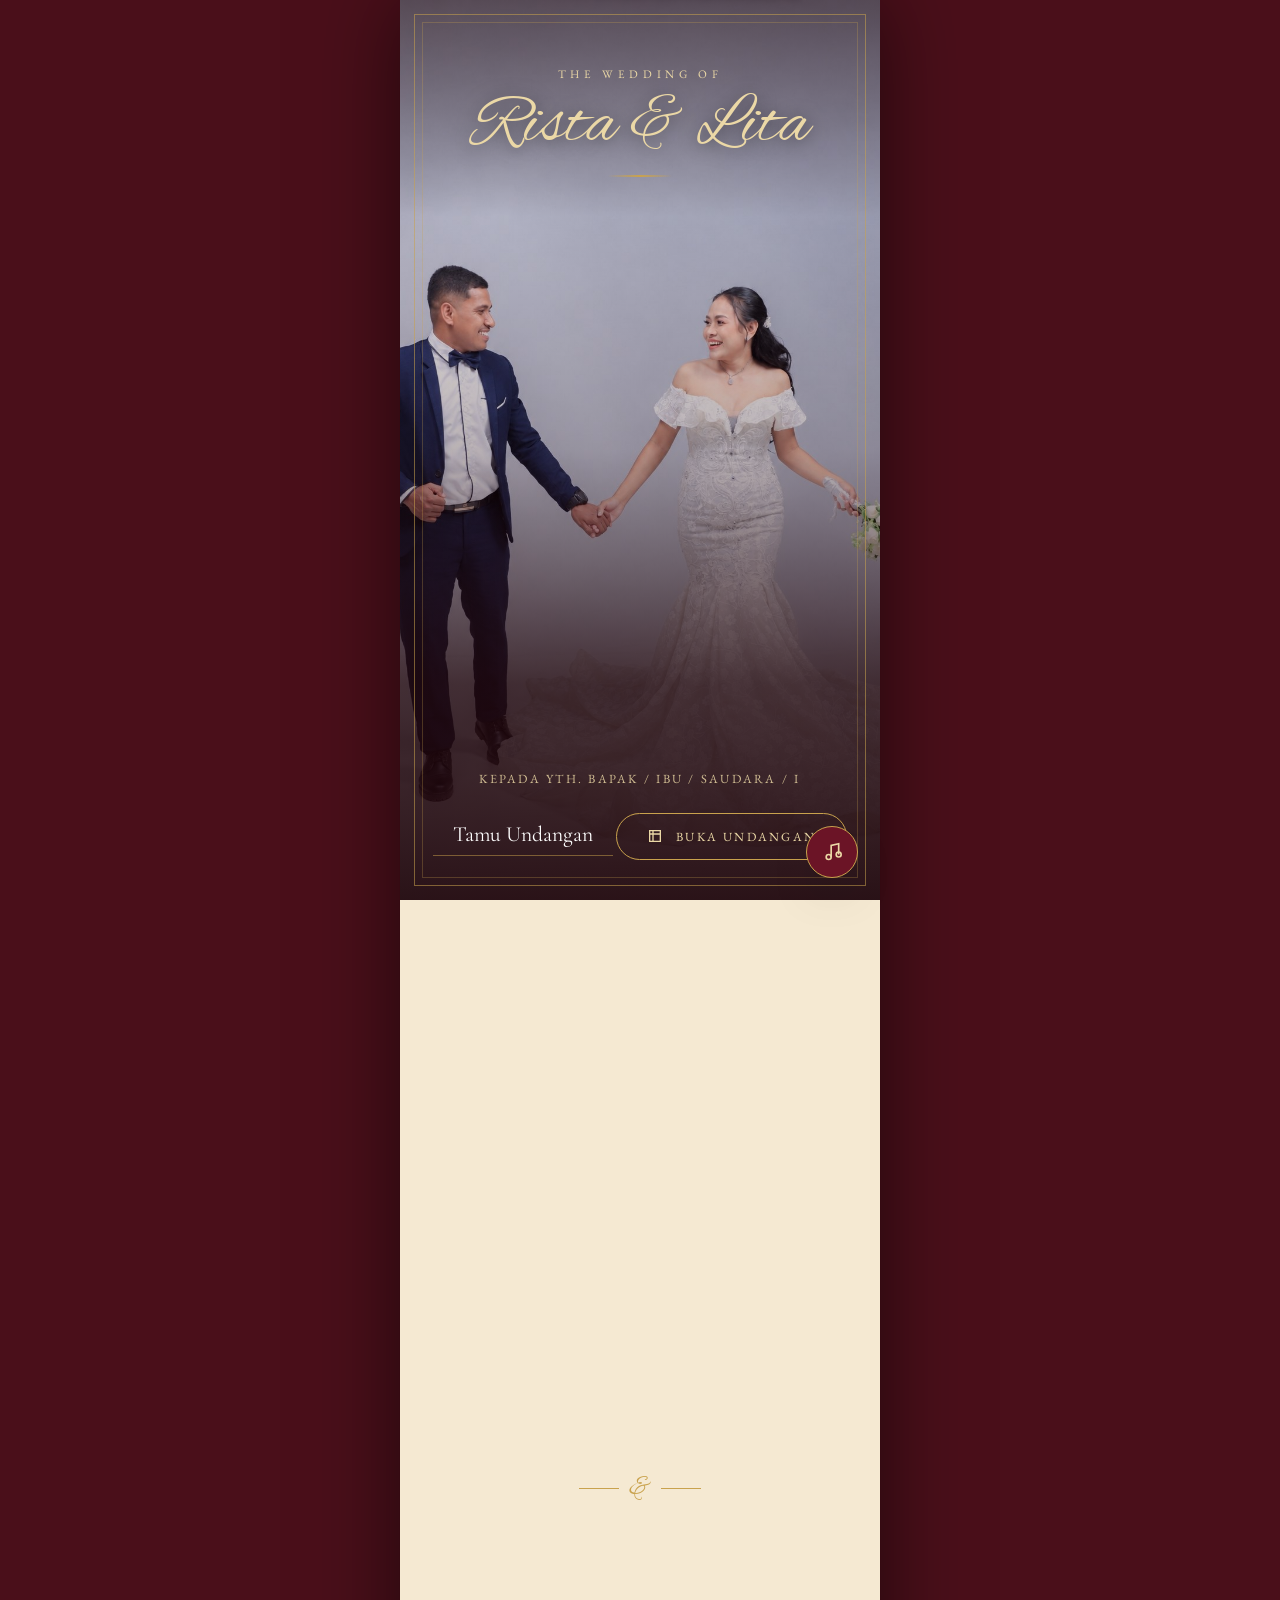
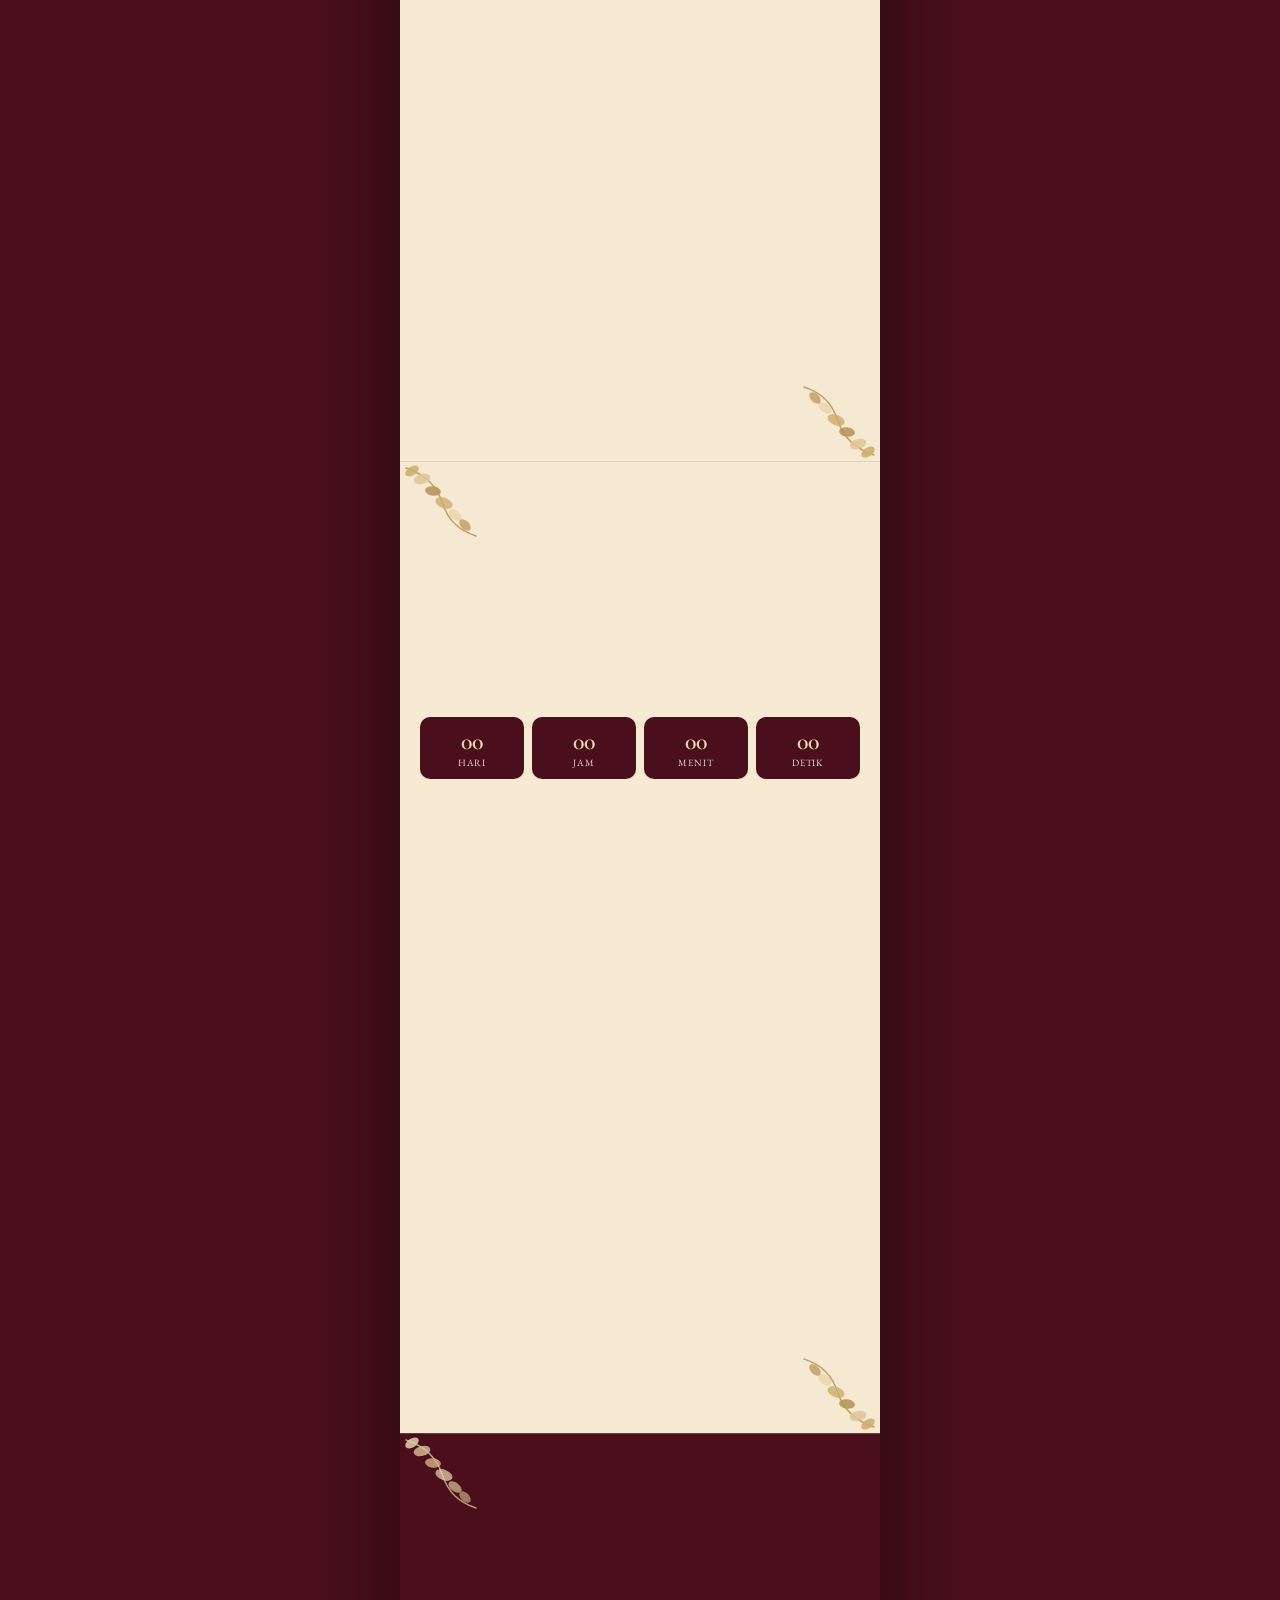
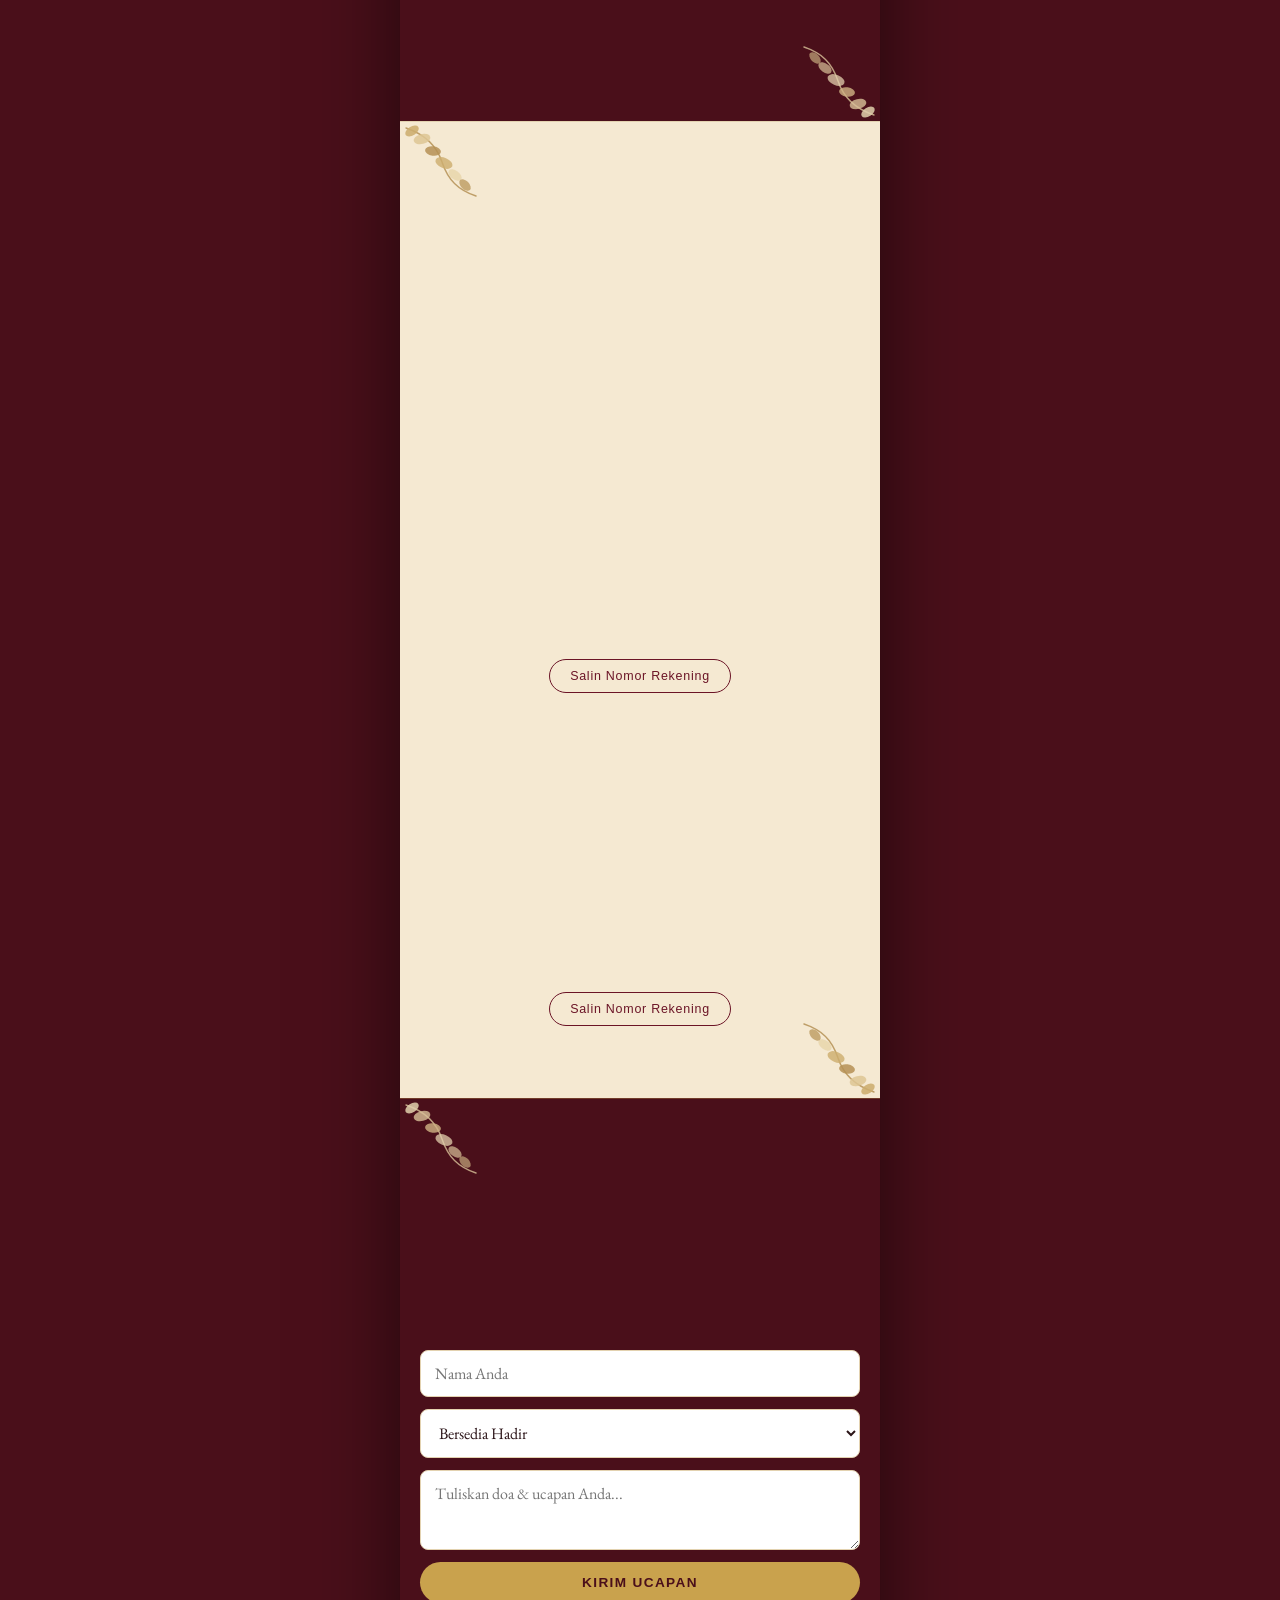
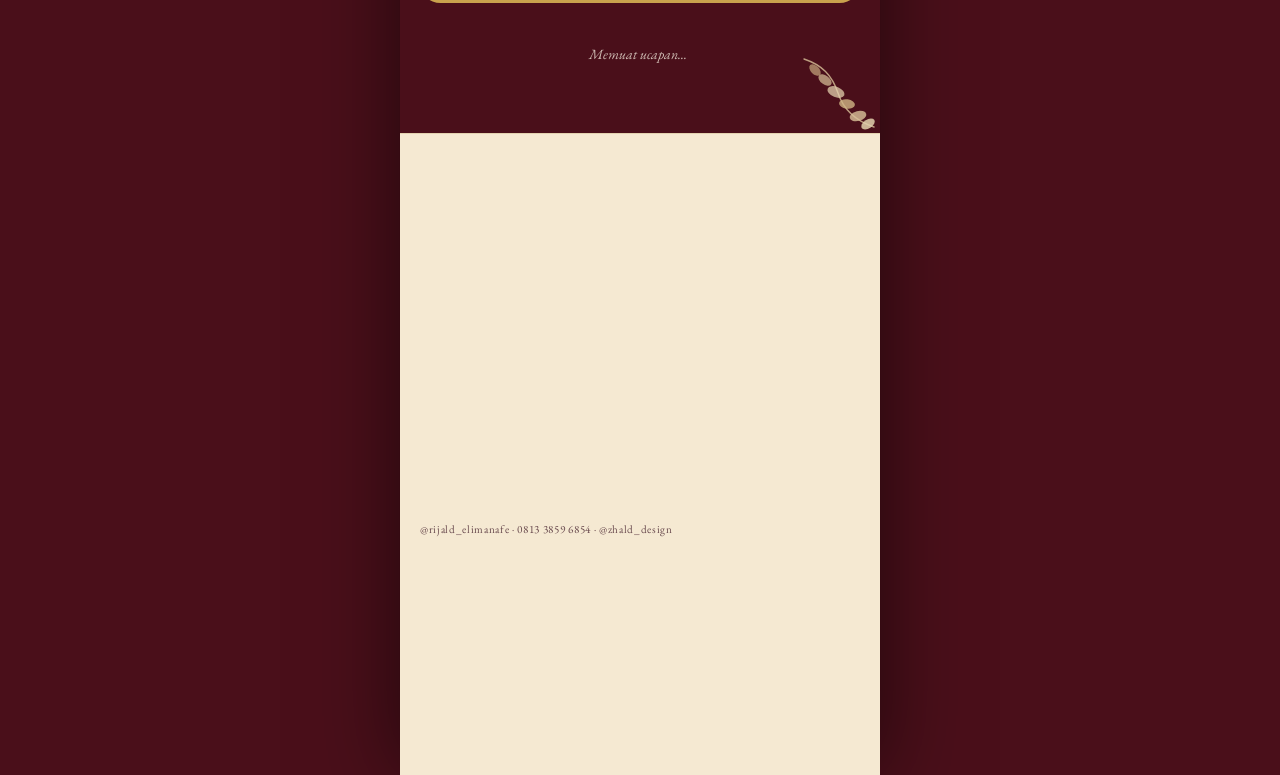
==== index.html @ 78b102f6 "Update index.html" ====
<!DOCTYPE html>
<html lang="id">
<head>
<meta charset="UTF-8">
<meta name="viewport" content="width=device-width, initial-scale=1, maximum-scale=1">
<title>The Wedding of Rista &amp; Lita</title>
<meta name="description" content="Undangan Pernikahan Digital Rista Imanuel Fina &amp; Aprelita Tameno">
<link rel="preconnect" href="https://fonts.googleapis.com">
<link rel="preconnect" href="https://fonts.gstatic.com" crossorigin>
<link href="https://fonts.googleapis.com/css2?family=Cormorant+Garamond:wght@500;600;700&family=EB+Garamond:ital,wght@0,400;0,500;1,400&family=Alex+Brush&display=swap" rel="stylesheet">
<link rel="stylesheet" href="style.css">
</head>
<body class="locked">

  <!-- ============ SNOW OVERLAY ============ -->
  <canvas id="snow-canvas"></canvas>

  <!-- ============ CURTAIN ============ -->
  <div class="curtain-panel" id="curtain-left"></div>
  <div class="curtain-panel" id="curtain-right"></div>

  <!-- ============ COVER / OPENING SCREEN ============ -->
  <div id="cover">
    <div class="cover-scrim"></div>
    <div class="cover-inner">
      <div class="cover-top">
        <div class="cover-eyebrow">The Wedding Of</div>
        <div class="cover-monogram">Rista &amp; Lita</div>
        <div class="hairline"></div>
      </div>

      <div class="cover-bottom">
        <div class="cover-guest-label">Kepada Yth. Bapak / Ibu / Saudara / i</div>
        <div class="cover-guest-name" id="guestName">Tamu Undangan</div>

      <button class="btn-open" id="openBtn" type="button">
        <svg width="16" height="16" viewBox="0 0 24 24" fill="none" stroke="currentColor" stroke-width="2"><path d="M4 4h16v16H4z"/><path d="M4 9h16M9 4v16"/></svg>
        Buka Undangan
      </button>
      </div>
    </div>
  </div>

  <!-- ============ MAIN INVITATION ============ -->
  <audio id="bgMusic" loop preload="auto" playsinline>
    <source src="Richard Marx - Right Here Waiting _ Lirik Terjemahan.mp3" type="audio/mpeg">
  </audio>

  <button id="musicToggle" type="button" aria-label="Putar / jeda musik">
    <svg id="musicIcon" width="20" height="20" viewBox="0 0 24 24" fill="none" stroke="currentColor" stroke-width="2"><circle cx="8" cy="18" r="3"/><path d="M11 18V4l9-2v13"/><circle cx="20" cy="15" r="3"/></svg>
  </button>

  <div class="stage">

    <!-- QUOTE -->
    <section id="quote">
      <div class="cover-monogram reveal">R&amp;L</div>
      <div class="verse-frame reveal reveal-delay-1">
        <p class="verse">"Dan di atas semuanya itu: kenakanlah kasih, sebagai pengikat yang mempersatukan dan menyempurnakan."</p>
        <div class="verse-ref">— Kolose 3:14</div>
      </div>
      <div class="cover-family-invite reveal reveal-delay-2">
        <div class="invite-heading">Turut Mengundang</div>
        <div class="fam-cols">
          <div class="fam-col">
            <span class="fam-col-title">Keluarga Besar<br>Mempelai Pria</span>
            <ol>
              <li>Kel. Besar Fina</li>
              <li>Kel. Besar Nenobesi</li>
              <li>Kel. Besar Loin</li>
              <li>Kel. Besar Bilaut</li>
              <li>Kel. Besar Senge</li>
              <li>Kel. Bpk. Gutlaf Viktor Fangidae</li>
              <li>Kel. Ibu Fabiana Kartini Senge</li>
            </ol>
          </div>
          <div class="fam-divider"></div>
          <div class="fam-col">
            <span class="fam-col-title">Keluarga Besar<br>Mempelai Wanita</span>
            <ol>
              <li>Kel. Besar Tameno</li>
              <li>Kel. Besar Amtiran</li>
              <li>Kel. Besar Kapitan</li>
              <li>Kel. Besar Boys</li>
              <li>Kel. Besar Nggai</li>
              <li>Kel. Bpk. Saul M. Tameno</li>
              <li>Kel. Ibu Anita Angriani Humau, S.Th</li>
            </ol>
          </div>
        </div>
      </div>
    </section>

    <!-- COUPLE -->
    <section id="couple" class="botanical-frame">
      <p class="eyebrow reveal" style="text-align:center">Mempelai</p>
      <h2 class="section-title reveal">Kami Yang Berbahagia</h2>
      <p class="section-kicker reveal reveal-delay-1">Dengan penuh syukur, kami mengundang Bapak/Ibu/Saudara/i<br>untuk hadir merayakan hari kasih kami</p>
      <div class="floral-divider reveal"></div>

      <div class="couple-grid">
        <div class="couple-card reveal">
          <div class="couple-photo-frame corner-frame">
            <span class="cf-tr"></span><span class="cf-bl"></span>
            <div class="couple-photo-inner">
              <img class="couple-photo parallax-img" src="assets/images/Mempelai_Pria.jpg" alt="Foto Rista Imanuel Fina">
            </div>
          </div>
          <h3 class="couple-name">Rista Imanuel Fina, S.Pd., Gr.</h3>
          <div class="couple-role">Mempelai Pria</div>
          <p class="couple-meta">
            Anak pertama dari tiga bersaudara,<br>
            putra dari Bapak <b>Yosafat Fina</b> &amp;<br>
            Ibu <b>Yeromsi Nenobesi</b>
          </p>
        </div>

        <div class="couple-divider"><span class="line"></span>&amp;<span class="line"></span></div>

        <div class="couple-card reveal reveal-delay-1">
          <div class="couple-photo-frame corner-frame">
            <span class="cf-tr"></span><span class="cf-bl"></span>
            <div class="couple-photo-inner">
              <img class="couple-photo parallax-img" src="assets/images/Mempelai_Wanita.jpg" alt="Foto Aprelita Tameno">
            </div>
          </div>
          <h3 class="couple-name">Aprelita Tameno</h3>
          <div class="couple-role">Mempelai Wanita</div>
          <p class="couple-meta">
            Anak kedua dari empat bersaudara,<br>
            putri dari Bapak <b>Yefrit Tameno (Alm.)</b> &amp;<br>
            Ibu <b>Rut Amtiran, A.Ma.Pd</b>
          </p>
        </div>
      </div>
    </section>

    <!-- EVENTS -->
    <section id="events" class="botanical-frame">
      <p class="eyebrow reveal" style="text-align:center">Save The Date</p>
      <h2 class="section-title reveal">Acara Pernikahan</h2>
      <p class="section-kicker reveal reveal-delay-1">Merupakan suatu kehormatan dan kebahagiaan bagi kami<br>apabila Bapak/Ibu/Saudara/i berkenan hadir</p>
      <div class="floral-divider reveal"></div>

      <div class="countdown" id="countdown">
        <div class="cd-box"><div class="num" id="cd-days">00</div><div class="lbl">Hari</div></div>
        <div class="cd-box"><div class="num" id="cd-hours">00</div><div class="lbl">Jam</div></div>
        <div class="cd-box"><div class="num" id="cd-mins">00</div><div class="lbl">Menit</div></div>
        <div class="cd-box"><div class="num" id="cd-secs">00</div><div class="lbl">Detik</div></div>
      </div>

      <div class="event-card reveal">
        <h3>Peminangan</h3>
        <div class="event-sub">Rabu, 13 Oktober 2026 · 16.00 WITA</div>
        <div class="event-row">
          <svg width="16" height="16" viewBox="0 0 24 24" fill="none" stroke="currentColor" stroke-width="2"><path d="M20 10c0 6-8 12-8 12S4 16 4 10a8 8 0 0116 0z"/><circle cx="12" cy="10" r="3"/></svg>
          <span>Rumah Alm. Bapak Yefrit Tameno</span>
        </div>
      </div>
      
      <div class="event-card reveal">
        <h3>Pemberkatan Nikah</h3>
        <div class="event-sub">Rabu, 14 Oktober 2026 · 10.00 WITA</div>
        <div class="event-row">
          <svg width="16" height="16" viewBox="0 0 24 24" fill="none" stroke="currentColor" stroke-width="2"><path d="M20 10c0 6-8 12-8 12S4 16 4 10a8 8 0 0116 0z"/><circle cx="12" cy="10" r="3"/></svg>
          <span>GMIT Mizpa Tetebudale, Desa Pukdale (Tetebudale)</span>
        </div>
        <a class="btn-maps" id="mapsPemberkatan" href="https://maps.app.goo.gl/SUctVCvZPan8eQdS6" target="_blank" rel="noopener">
          <svg width="14" height="14" viewBox="0 0 24 24" fill="none" stroke="currentColor" stroke-width="2"><path d="M20 10c0 6-8 12-8 12S4 16 4 10a8 8 0 0116 0z"/><circle cx="12" cy="10" r="3"/></svg>
          Buka Google Maps
        </a>
      </div>

      <div class="event-card reveal">
        <h3>Resepsi</h3>
        <div class="event-sub">Rabu, 14 Oktober 2026 · 18.00 WITA</div>
        <div class="event-row">
          <svg width="16" height="16" viewBox="0 0 24 24" fill="none" stroke="currentColor" stroke-width="2"><path d="M20 10c0 6-8 12-8 12S4 16 4 10a8 8 0 0116 0z"/><circle cx="12" cy="10" r="3"/></svg>
          <span>Rumah Bpk. Yefrit Tameno (Alm.), Desa Pukdale (Tetebudale)</span>
        </div>
        <a class="btn-maps" id="mapsResepsi" href="https://www.google.com/maps/search/?api=1&query=Desa+Pukdale+Tetebudale" target="_blank" rel="noopener">
          <svg width="14" height="14" viewBox="0 0 24 24" fill="none" stroke="currentColor" stroke-width="2"><path d="M20 10c0 6-8 12-8 12S4 16 4 10a8 8 0 0116 0z"/><circle cx="12" cy="10" r="3"/></svg>
          Buka Google Maps
        </a>
      </div>
    </section>

    <!-- GALLERY -->
    <section class="alt botanical-frame" id="gallery">
      <p class="eyebrow reveal" style="text-align:center">Momen Kami</p>
      <h2 class="section-title reveal">Galeri Foto</h2>
      <p class="section-kicker reveal reveal-delay-1">Beberapa potret perjalanan kasih kami</p>
      <div class="floral-divider reveal"></div>
      <div class="gallery-grid" id="galleryGrid">
        <!-- populated by script.js from Foto1.jpg .. FotoN.jpg -->
      </div>
    </section>

    <div id="lightbox">
      <button class="lb-close" id="lbClose" aria-label="Tutup">&times;</button>
      <button class="lb-nav lb-prev" id="lbPrev" aria-label="Sebelumnya">&#8249;</button>
      <img id="lbImage" src="" alt="Foto prewedding">
      <button class="lb-nav lb-next" id="lbNext" aria-label="Berikutnya">&#8250;</button>
    </div>

    <!-- GIFT -->
    <section id="gift" class="botanical-frame">
      <p class="eyebrow reveal" style="text-align:center">Wedding Gift</p>
      <h2 class="section-title reveal">Amplop Digital</h2>
      <p class="section-kicker reveal reveal-delay-1">Doa restu Bapak/Ibu/Saudara/i adalah karunia terindah bagi kami.<br>Namun jika ingin memberi tanda kasih, kami sediakan nomor rekening berikut.</p>
      <div class="floral-divider reveal"></div>

      <div class="gift-owner-label reveal">Mempelai Pria</div>
      <div class="gift-atm-wrap reveal">
        <div class="atm-card">
          <div class="atm-top">
            <div>
              <div class="atm-label">Wedding Gift Card</div>
              <div class="atm-bank">BANK NTT</div>
            </div>
            <svg class="atm-nfc" width="24" height="24" viewBox="0 0 24 24" fill="none" stroke="currentColor" stroke-width="1.6">
              <path d="M6 8c3-3 9-3 12 0M8.5 10.5c1.8-1.8 5.2-1.8 7 0M11 13c.7-.7 2.3-.7 3 0"/>
            </svg>
          </div>
          <div class="atm-chip"></div>
          <div class="atm-number">2509 8175 99</div>
          <div class="atm-bottom">
            <div>
              <div class="atm-holder-label">Card Holder</div>
              <div class="atm-holder-name">Rista Imanuel Fina</div>
            </div>
            <svg class="atm-heart" width="22" height="22" viewBox="0 0 24 24" fill="currentColor">
              <path d="M12 21s-7.5-4.6-10-9.2C.5 8.4 2.3 5 5.8 5c2 0 3.4 1 4.2 2.3C10.8 6 12.2 5 14.2 5c3.5 0 5.3 3.4 3.8 6.8C19.5 16.4 12 21 12 21z"/>
            </svg>
          </div>
        </div>
      </div>
      <div class="gift-copy-wrap">
        <button class="btn-copy" data-copy="2509817599">Salin Nomor Rekening</button>
      </div>
      <div class="gift-owner-label reveal">Mempelai Wanita</div>
      <div class="gift-atm-wrap reveal">
        <div class="atm-card">
          <div class="atm-top">
            <div>
              <div class="atm-label">Wedding Gift Card</div>
              <div class="atm-bank">BANK BRI</div>
            </div>
            <svg class="atm-nfc" width="24" height="24" viewBox="0 0 24 24" fill="none" stroke="currentColor" stroke-width="1.6">
              <path d="M6 8c3-3 9-3 12 0M8.5 10.5c1.8-1.8 5.2-1.8 7 0M11 13c.7-.7 2.3-.7 3 0"/>
            </svg>
          </div>
          <div class="atm-chip"></div>
          <div class="atm-number">4672 0103 2869 536</div>
          <div class="atm-bottom">
            <div>
              <div class="atm-holder-label">Card Holder</div>
              <div class="atm-holder-name">Aprelita Tameno</div>
            </div>
            <svg class="atm-heart" width="22" height="22" viewBox="0 0 24 24" fill="currentColor">
              <path d="M12 21s-7.5-4.6-10-9.2C.5 8.4 2.3 5 5.8 5c2 0 3.4 1 4.2 2.3C10.8 6 12.2 5 14.2 5c3.5 0 5.3 3.4 3.8 6.8C19.5 16.4 12 21 12 21z"/>
            </svg>
          </div>
        </div>
      </div>
      <div class="gift-copy-wrap">
        <button class="btn-copy" data-copy="467201032869536">Salin Nomor Rekening</button>
      </div>
      </section>

    <!-- WISHES -->
    <section class="alt botanical-frame" id="wishes">
      <p class="eyebrow reveal" style="text-align:center">Ucapan &amp; Doa</p>
      <h2 class="section-title reveal">Kirim Ucapan</h2>
      <p class="section-kicker reveal reveal-delay-1">Ucapan Anda akan tampil dan dapat dilihat oleh seluruh tamu undangan lainnya</p>
      <div class="floral-divider reveal"></div>

      <form id="wishForm">
        <input type="text" id="wishName" placeholder="Nama Anda" required maxlength="60">
        <select id="wishStatus">
          <option value="Hadir">Bersedia Hadir</option>
          <option value="Tidak Hadir">Tidak Dapat Hadir</option>
          <option value="Ragu">Masih Ragu</option>
        </select>
        <textarea id="wishMessage" placeholder="Tuliskan doa & ucapan Anda..." required maxlength="500"></textarea>
        <button class="btn-send" type="submit" id="wishSubmitBtn">Kirim Ucapan</button>
      </form>

      <div id="wishList">
        <p class="wish-loading">Memuat ucapan...</p>
      </div>
    </section>

    <!-- CLOSING -->
    <section id="closing">
      <div class="cover-monogram reveal">R&amp;L</div>
      <h2 class="section-title reveal">Terima Kasih</h2>
      <p class="reveal">Kehadiran serta doa restu Bapak/Ibu/Saudara/i merupakan<br>
      suatu kebahagiaan dan kehormatan besar bagi kami.<br>
      Kami menantikan kehadiran Anda di hari bahagia kami.</p>
      <div class="closing-family reveal">Rista &amp; Lita</div>

      <div class="social-links reveal">
        <a class="social-btn" href="https://www.instagram.com/rijald_elimanafe" target="_blank" rel="noopener" aria-label="Instagram">
          <svg width="20" height="20" viewBox="0 0 24 24" fill="none" stroke="currentColor" stroke-width="1.7"><rect x="3" y="3" width="18" height="18" rx="5"/><circle cx="12" cy="12" r="4"/><circle cx="17.2" cy="6.8" r="1.1" fill="currentColor" stroke="none"/></svg>
        </a>
        <a class="social-btn" href="https://wa.me/6281338596854" target="_blank" rel="noopener" aria-label="WhatsApp">
          <svg width="20" height="20" viewBox="0 0 24 24" fill="currentColor"><path d="M12.04 2C6.58 2 2.13 6.45 2.13 11.91c0 1.75.46 3.45 1.32 4.95L2 22l5.29-1.39a9.9 9.9 0 004.75 1.21h.01c5.46 0 9.9-4.45 9.9-9.91C21.96 6.45 17.5 2 12.04 2zm5.8 14.14c-.24.68-1.4 1.32-1.93 1.4-.5.08-1.12.11-1.8-.11a10.6 10.6 0 01-1.9-.71c-1.9-.83-3.36-2.35-4.28-3.62-.5-.68-.85-1.5-.85-2.34 0-.82.42-1.5.86-1.94.2-.2.44-.24.6-.24h.44c.15 0 .35-.02.53.42.2.5.68 1.73.74 1.86.06.13.1.28.02.44-.08.16-.13.26-.26.4-.13.13-.27.3-.38.4-.13.13-.27.27-.12.53.15.26.68 1.1 1.46 1.79 1 .89 1.85 1.16 2.11 1.29.26.13.42.11.57-.07.16-.18.68-.79.86-1.06.18-.27.36-.22.6-.13.26.08 1.6.75 1.87.89.26.13.44.2.5.31.06.13.06.71-.18 1.39z"/></svg>
        </a>
        <a class="social-btn" href="https://www.tiktok.com/@zhald_design" target="_blank" rel="noopener" aria-label="TikTok">
          <svg width="20" height="20" viewBox="0 0 24 24" fill="currentColor"><path d="M16.6 5.5c-.7-.7-1.1-1.7-1.1-2.8h-3v13.1c0 1.3-1 2.3-2.3 2.3s-2.3-1-2.3-2.3 1-2.3 2.3-2.3c.2 0 .5 0 .7.1v-3.1c-.2 0-.5-.1-.7-.1-3 0-5.4 2.4-5.4 5.4S7.2 21.2 10.2 21.2s5.4-2.4 5.4-5.4V9.1c1.1.8 2.5 1.3 4 1.3V7.4c-1.1 0-2.1-.5-3-1.9z"/></svg>
        </a>
      </div>
      <div class="social-handle">@rijald_elimanafe · 0813 3859 6854 · @zhald_design</div>

      <div class="credit-brand reveal">
        <img class="credit-logo" src="assets/images/Zhlad_Design.jpg" alt="Logo Zhald Design">
        <div class="credit">Wedding Invitation Design by Zhald Design</div>
      </div>
    </section>
---- style.css ----
/* =========================================================
   THE WEDDING OF RISTA & LITA — MAROON & CREAM THEME
   Design tokens
   ========================================================= */
:root{
  --maroon-deep:   #4A0F1A;
  --maroon:        #6B1426;
  --maroon-mid:    #7F1D32;
  --maroon-line:   #A8586A;
  --maroon-soft:   rgba(255,255,255,.08);
  --white:         #FFFFFF;
  --cream:         #F5E9D2;
  --ivory:         #FCF6EA;
  --ivory-line:    #E3D2B0;
  --gold:          #C9A24D;
  --gold-bright:   #EBD8A6;
  --gold-deep:     #8F6B25;
  --ink:           #2B1418;
  --ink-soft:      #6A4B4F;
  --on-maroon:     #FBF4E6;
  --on-maroon-soft:rgba(251,244,230,.74);
  --shadow:        0 18px 40px -20px rgba(74,15,26,.55);
  --shadow-maroon: 0 20px 45px -18px rgba(20,3,8,.7);

  --font-display: 'Cormorant Garamond', serif;
  --font-body:    'EB Garamond', serif;
  --font-script:  'Alex Brush', cursive;

  --card-max: 480px;
}

*{ box-sizing:border-box; }
html{ scroll-behavior:smooth; }

body{
  margin:0;
  font-family:var(--font-body);
  color:var(--ink);
  background:var(--maroon-deep);
  -webkit-font-smoothing:antialiased;
  overflow-x:hidden;
}

img{ max-width:100%; display:block; }

.stage{
  max-width:var(--card-max);
  margin:0 auto;
  position:relative;
  background:var(--cream);
  min-height:100vh;
  box-shadow:0 0 80px rgba(0,0,0,.55);
}

/* Locks page scroll while cover/curtain is showing */
body.locked{ overflow:hidden; height:100vh; }

/* ---------------------------------------------------------
   Ornamental bits
   --------------------------------------------------------- */
.eyebrow{
  font-family:var(--font-body);
  letter-spacing:.32em;
  text-transform:uppercase;
  font-size:.7rem;
  color:var(--gold-deep);
}
section.alt .eyebrow{ color:var(--gold-bright); }
.hairline{
  width:64px; height:2px; margin:14px auto;
  background:linear-gradient(90deg,transparent,var(--gold),transparent);
}
.corner-frame{
  position:relative;
  padding:14px;
}
.corner-frame::before,
.corner-frame::after,
.corner-frame > .cf-tr,
.corner-frame > .cf-bl{
  content:"";
  position:absolute;
  width:30px; height:30px;
  border:1.5px solid var(--gold);
}
.corner-frame::before{ top:0; left:0; border-right:none; border-bottom:none; }
.corner-frame::after{ bottom:0; right:0; border-left:none; border-top:none; }
.corner-frame .cf-tr{ top:0; right:0; border-left:none; border-bottom:none; }
.corner-frame .cf-bl{ bottom:0; left:0; border-right:none; border-top:none; }

.section-title{
  font-family:var(--font-display);
  font-weight:600;
  font-size:2rem;
  text-align:center;
  color:var(--maroon);
  margin:.2em 0;
}
section.alt .section-title{ color:var(--white); }
.section-kicker{
  text-align:center;
  font-family:var(--font-body);
  font-style:italic;
  color:var(--ink-soft);
  font-size:.95rem;
  margin-bottom:1.4rem;
}
section.alt .section-kicker{ color:var(--on-maroon-soft); }

section{
  padding:64px 28px;
  position:relative;
  background:var(--cream);
  border-top:1px solid var(--ivory-line);
}
section.alt{ background:var(--maroon-deep); color:var(--on-maroon); border-top:1px solid rgba(201,162,77,.3); }

/* =========================================================
   1. OPENING / COVER
   ========================================================= */
#cover{
  position:fixed; inset:0;
  z-index:60;
  max-width:var(--card-max);
  margin:0 auto;
  background:
    url('assets/images/Latar.jpg') center/cover no-repeat,
    radial-gradient(circle at 50% 20%, var(--maroon-mid), var(--maroon-deep) 70%);
  color:var(--white);
  display:flex; flex-direction:column; align-items:center; justify-content:flex-end;
  text-align:center;
  padding:40px 30px 56px;
  overflow:hidden;
}
/* darkens the lower portion of the photo so text stays legible */
.cover-scrim{
  position:absolute; inset:0; z-index:1;
  background:linear-gradient(180deg,
    rgba(30,5,10,.55) 0%,
    rgba(30,5,10,.12) 24%,
    rgba(30,5,10,.3) 50%,
    rgba(30,5,10,.8) 76%,
    rgba(30,5,10,.94) 100%);
  pointer-events:none;
}
#cover::before{
  content:"";
  position:absolute; inset:14px;
  border:1px solid rgba(201,162,77,.55);
  pointer-events:none;
  z-index:2;
}
#cover::after{
  content:"";
  position:absolute; inset:22px;
  border:1px solid rgba(201,162,77,.28);
  pointer-events:none;
  z-index:2;
}
.cover-inner{
  position:relative; z-index:3;
  width:100%; height:100%;
  display:flex; flex-direction:column; justify-content:space-between; align-items:center;
}
.cover-top{ padding-top:34px; }
.cover-top .cover-eyebrow{ margin-bottom:10px; }
.cover-top .cover-monogram{ margin:4px 0 6px; text-shadow:0 2px 18px rgba(0,0,0,.55); }
.cover-bottom{ padding-bottom:6px; }
.cover-eyebrow{
  letter-spacing:.4em; text-transform:uppercase;
  font-size:.72rem; color:var(--gold-bright);
  margin-bottom:18px;
}
.cover-monogram{
  font-family:var(--font-script);
  font-size:4.4rem;
  color:var(--gold-bright);
  line-height:1;
  margin:8px 0 4px;
  text-shadow:0 2px 18px rgba(235,216,166,.35);
}
.cover-names{
  font-family:var(--font-display);
  font-size:1.5rem;
  letter-spacing:.03em;
  margin:6px 0 22px;
}
.cover-guest-label{
  font-size:.78rem; letter-spacing:.18em; text-transform:uppercase;
  color:var(--gold-bright); opacity:.85; margin-top:0;
}
.cover-family-invite{
  margin-top:26px; text-align:center;
  font-size:.72rem; color:rgba(255,255,255,.88);
}
.cover-family-invite .invite-heading{
  font-family:var(--font-display); font-size:1.15rem; letter-spacing:.3em; text-transform:uppercase;
  color:var(--gold-bright); margin-bottom:22px;
}
.cover-family-invite .fam-cols{ display:flex; justify-content:center; align-items:flex-start; gap:0; }
.cover-family-invite .fam-col{ flex:1 1 0; min-width:0; text-align:center; }
.cover-family-invite .fam-col-title{
  display:block; font-size:.6rem; letter-spacing:.12em; text-transform:uppercase;
  color:var(--gold-bright); margin-bottom:10px; line-height:1.55;
}
.cover-family-invite ol{
  list-style:none; margin:0; padding:0;
  display:flex; flex-direction:column; gap:6px;
  font-family:var(--font-body); font-size:.82rem; line-height:1.35;
}
.cover-family-invite .fam-divider{
  width:1px; align-self:stretch; margin:2px 12px 0;
  background:linear-gradient(180deg,transparent,rgba(201,162,77,.6),transparent);
}
.cover-guest-name{
  font-family:var(--font-display);
  font-size:1.35rem;
  margin-top:6px;
  padding-bottom:8px;
  border-bottom:1px solid rgba(201,162,77,.5);
  display:inline-block;
  min-width:180px;
}
.btn-open{
  margin-top:26px;
  background:transparent;
  border:1px solid var(--gold);
  color:var(--gold-bright);
  font-family:var(--font-body);
  letter-spacing:.18em;
  text-transform:uppercase;
  font-size:.78rem;
  padding:14px 30px;
  border-radius:999px;
  cursor:pointer;
  transition:background .35s ease, color .35s ease, transform .2s ease;
}
.btn-open:hover{ background:var(--gold); color:var(--maroon-deep); }
.btn-open:active{ transform:scale(.97); }
.btn-open svg{ vertical-align:-3px; margin-right:8px; }

/* =========================================================
   2. CURTAIN
   ========================================================= */
.curtain-panel{
  display:none; /* shown only via JS right before the open animation */
  position:fixed; top:0; bottom:0;
  width:50%; max-width:calc(var(--card-max) / 2);
  z-index:70;
  background:
    repeating-linear-gradient(90deg,
      var(--maroon-mid) 0 18px,
      var(--maroon-deep) 18px 36px);
  box-shadow:inset 0 0 60px rgba(0,0,0,.5);
  transition:transform 1.35s cubic-bezier(.77,0,.18,1);
  pointer-events:none;
}
.curtain-panel::after{
  content:"";
  position:absolute; left:0; right:0; bottom:0; height:26px;
  background:
    linear-gradient(180deg, var(--gold-deep), var(--gold));
  clip-path:polygon(0 0,4% 100%,8% 0,12% 100%,16% 0,20% 100%,24% 0,28% 100%,32% 0,36% 100%,40% 0,44% 100%,48% 0,52% 100%,56% 0,60% 100%,64% 0,68% 100%,72% 0,76% 100%,80% 0,84% 100%,88% 0,92% 100%,96% 0,100% 100%,100% 0);
}
#curtain-left{ left:calc(50% - min(50%, var(--card-max) / 2)); }
#curtain-right{ right:calc(50% - min(50%, var(--card-max) / 2)); }
body.curtain-open #curtain-left{ transform:translateX(-102%); }
body.curtain-open #curtain-right{ transform:translateX(102%); }

/* =========================================================
   3. SNOW OVERLAY
   ========================================================= */
#snow-canvas{
  position:fixed; inset:0;
  z-index:45;
  pointer-events:none;
  max-width:var(--card-max);
  margin:0 auto;
}

/* =========================================================
   4. QUOTE / HERO INTRO
   ========================================================= */
#quote{
  text-align:center;
  background:linear-gradient(180deg,var(--maroon-deep),var(--maroon));
  color:var(--white);
  padding:70px 32px;
}
#quote .verse-frame{
  position:relative; padding:30px 14px; margin-top:6px;
}
#quote .verse-frame::before,
#quote .verse-frame::after{
  content:""; position:absolute; width:26px; height:26px; border:1.5px solid var(--gold);
}
#quote .verse-frame::before{ top:0; left:0; border-right:none; border-bottom:none; }
#quote .verse-frame::after{ bottom:0; right:0; border-left:none; border-top:none; }
#quote .verse{
  font-family:var(--font-display);
  font-size:1.4rem;
  line-height:1.7;
  font-style:italic;
}
#quote .verse-ref{
  margin-top:14px;
  letter-spacing:.15em;
  text-transform:uppercase;
  font-size:.72rem;
  color:var(--gold-bright);
}
#quote .cover-monogram{ font-size:2.6rem; margin-bottom:14px; }
#quote .cover-family-invite{ margin-top:38px; }

/* =========================================================
   5. COUPLE SECTION
   ========================================================= */
.couple-grid{
  display:flex; flex-direction:column; gap:48px;
  margin-top:8px;
}
.couple-card{ text-align:center; }
.couple-photo-frame{
  width:208px; margin:0 auto 18px;
}
.couple-photo-inner{
  aspect-ratio:3/4;
  background:var(--ivory);
  border-radius:3px;
  overflow:hidden;
  border:1px solid var(--gold);
  box-shadow:var(--shadow);
}
.couple-photo{
  width:100%; height:100%;
  object-fit:contain;
  object-position:center;
  background:var(--ivory);
}
.couple-name{
  font-family:var(--font-display);
  font-size:1.7rem;
  color:var(--maroon);
  margin:0 0 2px;
}
.couple-role{
  font-size:.78rem; letter-spacing:.16em; text-transform:uppercase;
  color:var(--gold-deep); margin-bottom:14px;
}
.couple-meta{
  font-size:.95rem; color:var(--ink-soft); line-height:1.8;
}
.couple-meta b{ color:var(--ink); font-weight:600; }
.couple-divider{
  display:flex; align-items:center; justify-content:center;
  gap:10px; color:var(--gold);
  font-family:var(--font-script); font-size:1.8rem;
}
.couple-divider .line{ width:40px; height:1px; background:var(--gold); }

/* =========================================================
   6. LOVE STORY / TIMELINE  (on navy background)
   ========================================================= */
.timeline{
  position:relative;
  margin-top:20px;
  padding-left:26px;
  border-left:1.5px solid var(--gold);
}
.timeline-item{ position:relative; padding-bottom:34px; }
.timeline-item:last-child{ padding-bottom:0; }
.timeline-item::before{
  content:"";
  position:absolute; left:-31.5px; top:4px;
  width:10px; height:10px; border-radius:50%;
  background:var(--gold); border:2px solid var(--maroon-deep);
  box-shadow:0 0 0 1.5px var(--gold);
}
.timeline-year{
  font-family:var(--font-display);
  font-size:1.15rem; color:var(--gold-bright); font-weight:600;
}
.timeline-text{ color:var(--on-maroon-soft); font-size:.95rem; margin-top:3px; }

/* =========================================================
   7. EVENTS / ACARA
   ========================================================= */
.event-card{
  background:var(--ivory);
  border:1px solid var(--ivory-line);
  border-radius:14px;
  padding:26px 22px;
  margin-bottom:22px;
  text-align:center;
  box-shadow:var(--shadow);
}
.event-card h3{
  font-family:var(--font-display);
  color:var(--maroon);
  font-size:1.35rem;
  margin:0 0 4px;
}
.event-card .event-sub{
  font-size:.75rem; letter-spacing:.14em; text-transform:uppercase;
  color:var(--gold-deep); margin-bottom:16px;
}
.event-row{
  display:flex; align-items:flex-start; gap:10px;
  text-align:left; font-size:.92rem; color:var(--ink);
  padding:8px 0;
  border-top:1px dashed var(--ivory-line);
}
.event-row:first-of-type{ border-top:none; }
.event-row svg{ flex:0 0 auto; margin-top:3px; color:var(--gold-deep); }
.btn-maps{
  display:inline-flex; align-items:center; gap:8px;
  margin-top:16px;
  background:var(--maroon); color:var(--white);
  text-decoration:none;
  font-size:.8rem; letter-spacing:.08em;
  padding:10px 20px; border-radius:999px;
}

.countdown{
  display:flex; justify-content:center; gap:12px;
  margin:26px 0 6px;
}
.cd-box{
  background:var(--maroon-deep); color:var(--white);
  border-radius:10px; padding:12px 10px; min-width:60px;
  text-align:center;
}
.cd-box .num{ font-family:var(--font-display); font-size:1.5rem; font-weight:600; color:var(--gold-bright); }
.cd-box .lbl{ font-size:.6rem; letter-spacing:.1em; text-transform:uppercase; opacity:.85; }

/* =========================================================
   8. GALLERY  (on navy background — framed, no-crop photos)
   ========================================================= */
.gallery-grid{
  display:grid; grid-template-columns:repeat(2,1fr);
  gap:12px; margin-top:10px;
}
.photo-frame{
  aspect-ratio:3/4;
  background:var(--white);
  border-radius:8px;
  padding:6px;
  cursor:pointer;
  box-shadow:0 10px 24px -12px rgba(20,3,7,.6);
  transition:transform .3s ease;
}
.photo-frame:hover{ transform:translateY(-3px); }
.photo-frame img{
  width:100%; height:100%;
  object-fit:contain;
  object-position:center;
  border-radius:3px;
  background:var(--ivory);
}

#lightbox{
  position:fixed; inset:0; z-index:80;
  background:rgba(20,3,7,.94);
  display:none; align-items:center; justify-content:center;
  padding:20px;
}
#lightbox.show{ display:flex; }
#lightbox img{ max-height:80vh; max-width:100%; object-fit:contain; border-radius:6px; box-shadow:0 20px 60px rgba(0,0,0,.6); }
#lightbox .lb-close{
  position:absolute; top:22px; right:22px;
  color:var(--gold-bright); font-size:1.8rem; cursor:pointer; line-height:1;
  background:none; border:none;
}
#lightbox .lb-nav{
  position:absolute; top:50%; transform:translateY(-50%);
  background:none; border:none; color:var(--gold-bright);
  font-size:2rem; cursor:pointer; padding:10px;
}
#lightbox .lb-prev{ left:6px; }
#lightbox .lb-next{ right:6px; }

/* =========================================================
   9. GIFT / AMPLOP DIGITAL — realistic ATM / bank card
   ========================================================= */
.gift-atm-wrap{
  max-width:340px; margin:0 auto 18px; perspective:1000px;
}
.atm-card{
  position:relative;
  aspect-ratio:85.6/54;
  border-radius:18px;
  padding:20px 22px;
  background:
    radial-gradient(circle at 85% 12%, rgba(201,162,77,.16), transparent 45%),
    linear-gradient(135deg, var(--maroon-mid) 0%, var(--maroon-deep) 60%, #2A0810 100%);
  color:var(--white);
  box-shadow:var(--shadow-maroon), inset 0 1px 0 rgba(255,255,255,.07);
  overflow:hidden;
  display:flex; flex-direction:column; justify-content:space-between;
}
.atm-card::before{
  content:"";
  position:absolute; top:-70%; left:-25%; width:75%; height:240%;
  background:linear-gradient(120deg, rgba(255,255,255,.13), transparent 60%);
  transform:rotate(18deg);
  pointer-events:none;
}
.atm-top{ display:flex; justify-content:space-between; align-items:flex-start; position:relative; z-index:1; }
.atm-label{ font-size:.58rem; letter-spacing:.2em; text-transform:uppercase; color:var(--gold-bright); opacity:.9; }
.atm-bank{ font-family:var(--font-display); font-size:1.15rem; font-weight:600; letter-spacing:.05em; margin-top:2px; }
.atm-nfc{ opacity:.75; margin-top:2px; }
.atm-chip{
  width:40px; height:30px; border-radius:6px; margin:14px 0 8px;
  background:linear-gradient(135deg,#F3E4B8,#C9A24D 45%,#8F6B25);
  position:relative; z-index:1;
  box-shadow:inset 0 0 0 1px rgba(0,0,0,.18);
}
.atm-chip::before{
  content:""; position:absolute; inset:5px;
  border:1px solid rgba(0,0,0,.22); border-radius:3px;
}
.atm-number{
  font-family:var(--font-body); font-size:1.18rem; letter-spacing:.14em;
  margin:6px 0 16px; position:relative; z-index:1;
}
.atm-bottom{ display:flex; justify-content:space-between; align-items:flex-end; position:relative; z-index:1; }
.atm-holder-label{ font-size:.56rem; letter-spacing:.18em; text-transform:uppercase; color:rgba(255,255,255,.55); }
.atm-holder-name{ font-family:var(--font-display); font-size:1.02rem; letter-spacing:.03em; margin-top:2px; }
.atm-heart{ color:var(--gold-bright); opacity:.9; }
.gift-owner{ text-align:center; font-size:.88rem; color:var(--ink-soft); margin-bottom:14px; }
.gift-copy-wrap{ text-align:center; margin-bottom:34px; }
.gift-copy-wrap:last-of-type{ margin-bottom:16px; }
.gift-owner-label{ text-align:center; font-family:var(--font-display); font-size:1.1rem; color:var(--maroon); margin:6px 0 12px; letter-spacing:.04em; }

.btn-copy{
  border:1px solid var(--maroon); background:transparent; color:var(--maroon);
  padding:9px 20px; border-radius:999px; font-size:.78rem; cursor:pointer;
  letter-spacing:.06em; transition:.25s;
}
.btn-copy:hover{ background:var(--maroon); color:var(--white); }
.btn-copy.copied{ background:var(--gold); border-color:var(--gold); color:var(--maroon-deep); }

/* =========================================================
   10. UCAPAN & DOA (WISHES)  (on navy background)
   ========================================================= */
#wishForm{ display:flex; flex-direction:column; gap:12px; margin-top:10px; }
.wish-notice{
  background:rgba(201,162,77,.14); border:1px solid var(--gold);
  color:var(--gold-bright); font-size:.78rem; line-height:1.5;
  padding:10px 14px; border-radius:8px; margin-bottom:14px;
}
#wishForm input, #wishForm select, #wishForm textarea{
  font-family:var(--font-body);
  border:1px solid var(--ivory-line);
  background:var(--white);
  border-radius:8px;
  padding:12px 14px;
  font-size:.95rem;
  color:var(--ink);
}
#wishForm textarea{ resize:vertical; min-height:80px; }
.btn-send{
  background:var(--gold); color:var(--maroon-deep);
  border:none; border-radius:999px; padding:13px;
  font-size:.85rem; letter-spacing:.1em; text-transform:uppercase;
  cursor:pointer; font-weight:600;
}
.btn-send:disabled{ opacity:.6; cursor:progress; }

#wishList{ margin-top:28px; display:flex; flex-direction:column; gap:14px; max-height:420px; overflow-y:auto; padding-right:4px; }
.wish-item{
  background:rgba(255,255,255,.06); border-left:3px solid var(--gold);
  border-radius:6px; padding:14px 16px;
}
.wish-name{ font-weight:600; color:var(--gold-bright); font-family:var(--font-display); font-size:1.1rem; }
.wish-status{ font-size:.68rem; letter-spacing:.08em; text-transform:uppercase; color:var(--on-maroon-soft); margin-left:6px; }
.wish-text{ font-size:.9rem; color:var(--on-maroon); margin-top:3px; line-height:1.55; }
.wish-empty, .wish-loading{ text-align:center; color:var(--on-maroon-soft); font-style:italic; font-size:.88rem; }

/* =========================================================
   FOOTER — Sosial media, kredit & logo usaha (latar cream)
   ========================================================= */
.social-links{
  display:flex; justify-content:center; gap:14px;
  margin-top:32px;
}
.social-btn{
  width:46px; height:46px; border-radius:50%;
  border:1px solid rgba(143,107,37,.5);
  display:flex; align-items:center; justify-content:center;
  color:var(--maroon);
  transition:background .25s ease, color .25s ease, transform .2s ease;
  text-decoration:none;
}
.social-btn:hover{ background:var(--maroon); color:var(--gold-bright); transform:translateY(-2px); }
.social-handle{
  font-size:.7rem; letter-spacing:.06em; color:var(--ink-soft);
  margin-top:14px;
}
.credit-brand{
  margin-top:34px; padding-top:26px;
  border-top:1px solid var(--ivory-line);
  display:flex; flex-direction:column; align-items:center; gap:12px;
}
.credit-logo{
  width:96px; height:96px;
  aspect-ratio:1/1; object-fit:cover;
  border-radius:50%;
  box-shadow:0 8px 22px -10px rgba(74,15,26,.55);
}
.credit{
  font-size:.68rem; letter-spacing:.1em;
  color:var(--ink-soft);
}


/* =========================================================
   12. FLOATING MUSIC BUTTON
   ========================================================= */
#musicToggle{
  position:fixed; bottom:22px; right:calc(50% - min(50%, var(--card-max)/2) + 22px);
  z-index:65;
  width:52px; height:52px; border-radius:50%;
  background:var(--maroon); border:1px solid var(--gold);
  color:var(--gold-bright);
  display:flex; align-items:center; justify-content:center;
  cursor:pointer; box-shadow:var(--shadow-maroon);
  animation:spin 6s linear infinite;
  animation-play-state:paused;
}
#musicToggle.playing{ animation-play-state:running; }
@keyframes spin{ from{ transform:rotate(0);} to{ transform:rotate(360deg);} }

/* =========================================================
   Reduced motion
   ========================================================= */
@media (prefers-reduced-motion:reduce){
  html{ scroll-behavior:auto; }
  .curtain-panel{ transition:none; }
  #musicToggle{ animation:none; }
}

/* =========================================================
   SCROLL ANIMATIONS — Fade-Up + Parallax
   ========================================================= */
.reveal{
  opacity:0;
  transform:translateY(46px);
  transition:opacity .9s cubic-bezier(.16,.84,.44,1), transform .9s cubic-bezier(.16,.84,.44,1);
  will-change:opacity, transform;
}
.reveal.in-view{ opacity:1; transform:translateY(0); }
.reveal-delay-1{ transition-delay:.12s; }
.reveal-delay-2{ transition-delay:.24s; }
.reveal-delay-3{ transition-delay:.36s; }

.couple-photo-inner, .photo-frame{ overflow:hidden; }
.parallax-img{ will-change:transform; transform:scale(1.12); }

@media (prefers-reduced-motion:reduce){
  .reveal{ opacity:1; transform:none; transition:none; }
  .parallax-img{ transform:none; }
}

/* Focus visibility */
a:focus-visible, button:focus-visible, input:focus-visible, textarea:focus-visible, select:focus-visible{
  outline:2px solid var(--gold-bright); outline-offset:2px;
}

/* =========================================================
   RESPONSIVE — fluid type scale + small-screen fixes
   ========================================================= */
.cover-monogram{ font-size:clamp(2.8rem, 14vw, 4.4rem); }
.cover-names{ font-size:clamp(1.15rem, 5.5vw, 1.5rem); }
.section-title{ font-size:clamp(1.5rem, 7vw, 2rem); }
#quote .verse{ font-size:clamp(1.05rem, 4.6vw, 1.4rem); }
.couple-name{ font-size:clamp(1.3rem, 6vw, 1.7rem); }

section{ padding:56px 20px; }
#cover{ padding:32px 22px 34px; }

.countdown{ flex-wrap:wrap; gap:8px; }
.cd-box{ min-width:0; flex:1 1 64px; padding:10px 6px; }
.cd-box .num{ font-size:clamp(1.1rem, 5.5vw, 1.5rem); }

.event-card{ padding:20px 16px; }

#wishForm input, #wishForm select, #wishForm textarea{ font-size:1rem; } /* prevents iOS auto-zoom on focus */

@media (max-width:420px){
  .couple-photo-frame{ width:176px; }
  .cover-guest-name{ font-size:1.15rem; min-width:0; }
  .btn-maps{ font-size:.74rem; padding:9px 16px; }
}

@media (max-width:360px){
  .cover-monogram{ font-size:clamp(2.4rem, 15vw, 3.6rem); }
  .couple-photo-frame{ width:150px; }
  .gallery-grid{ gap:8px; }
  section{ padding:48px 16px; }
  .cover-family-invite ol{ font-size:.76rem; }
  .cover-family-invite .fam-divider{ margin:2px 8px 0; }
}

/* keep fixed helper elements from ever exceeding the card width on very wide desktop viewports */
#musicToggle{ right:max(22px, calc(50% - min(50%, var(--card-max)/2) + 22px)); }

/* =========================================================
   BOTANICAL FRAME — Sudut Daun Emas & Pembatas Floral Cat Air
   ========================================================= */
.botanical-frame{ position:relative; }
.botanical-frame::before,
.botanical-frame::after{
  content:"";
  position:absolute;
  width:min(30vw, 120px); height:min(30vw, 120px);
  background-repeat:no-repeat;
  background-size:contain;
  pointer-events:none;
  z-index:1;
  opacity:.92;
}
.botanical-frame::before{
  top:0; left:0;
  background-image:url("data:image/svg+xml,%3Csvg xmlns='http://www.w3.org/2000/svg' viewBox='0 0 120 120'%3E%3Cpath d='M6 6 C24 12,36 22,42 40 C48 58,58 68,76 74' fill='none' stroke='%23B08A4A' stroke-width='1.4' stroke-linecap='round' opacity='0.85'/%3E%3Cellipse cx='12' cy='9' rx='7.5' ry='4.4' fill='%23C9A867' opacity='0.88' transform='rotate(-32 12 9)'/%3E%3Cellipse cx='22' cy='17' rx='8.5' ry='5' fill='%23DCC38F' opacity='0.85' transform='rotate(-14 22 17)'/%3E%3Cellipse cx='33' cy='29' rx='8' ry='4.7' fill='%23B08A4A' opacity='0.85' transform='rotate(8 33 29)'/%3E%3Cellipse cx='44' cy='41' rx='9' ry='5.2' fill='%23C9A867' opacity='0.82' transform='rotate(22 44 41)'/%3E%3Cellipse cx='55' cy='53' rx='7.5' ry='4.4' fill='%23E6D2A5' opacity='0.78' transform='rotate(36 55 53)'/%3E%3Cellipse cx='65' cy='63' rx='7' ry='4.2' fill='%23B08A4A' opacity='0.72' transform='rotate(46 65 63)'/%3E%3C/svg%3E");
}
.botanical-frame::after{
  bottom:0; right:0;
  transform:rotate(180deg);
  background-image:url("data:image/svg+xml,%3Csvg xmlns='http://www.w3.org/2000/svg' viewBox='0 0 120 120'%3E%3Cpath d='M6 6 C24 12,36 22,42 40 C48 58,58 68,76 74' fill='none' stroke='%23B08A4A' stroke-width='1.4' stroke-linecap='round' opacity='0.85'/%3E%3Cellipse cx='12' cy='9' rx='7.5' ry='4.4' fill='%23C9A867' opacity='0.88' transform='rotate(-32 12 9)'/%3E%3Cellipse cx='22' cy='17' rx='8.5' ry='5' fill='%23DCC38F' opacity='0.85' transform='rotate(-14 22 17)'/%3E%3Cellipse cx='33' cy='29' rx='8' ry='4.7' fill='%23B08A4A' opacity='0.85' transform='rotate(8 33 29)'/%3E%3Cellipse cx='44' cy='41' rx='9' ry='5.2' fill='%23C9A867' opacity='0.82' transform='rotate(22 44 41)'/%3E%3Cellipse cx='55' cy='53' rx='7.5' ry='4.4' fill='%23E6D2A5' opacity='0.78' transform='rotate(36 55 53)'/%3E%3Cellipse cx='65' cy='63' rx='7' ry='4.2' fill='%23B08A4A' opacity='0.72' transform='rotate(46 65 63)'/%3E%3C/svg%3E");
}
/* Varian untuk section berlatar gelap (.alt) — daun dibuat lebih terang agar kontras */
section.alt.botanical-frame::before{
  background-image:url("data:image/svg+xml,%3Csvg xmlns='http://www.w3.org/2000/svg' viewBox='0 0 120 120'%3E%3Cpath d='M6 6 C24 12,36 22,42 40 C48 58,58 68,76 74' fill='none' stroke='%23E6D2A5' stroke-width='1.4' stroke-linecap='round' opacity='0.8'/%3E%3Cellipse cx='12' cy='9' rx='7.5' ry='4.4' fill='%23EFE0BA' opacity='0.85' transform='rotate(-32 12 9)'/%3E%3Cellipse cx='22' cy='17' rx='8.5' ry='5' fill='%23E6D2A5' opacity='0.8' transform='rotate(-14 22 17)'/%3E%3Cellipse cx='33' cy='29' rx='8' ry='4.7' fill='%23DCC38F' opacity='0.8' transform='rotate(8 33 29)'/%3E%3Cellipse cx='44' cy='41' rx='9' ry='5.2' fill='%23EFE0BA' opacity='0.75' transform='rotate(22 44 41)'/%3E%3Cellipse cx='55' cy='53' rx='7.5' ry='4.4' fill='%23E6D2A5' opacity='0.7' transform='rotate(36 55 53)'/%3E%3Cellipse cx='65' cy='63' rx='7' ry='4.2' fill='%23DCC38F' opacity='0.65' transform='rotate(46 65 63)'/%3E%3C/svg%3E");
}
section.alt.botanical-frame::after{
  background-image:url("data:image/svg+xml,%3Csvg xmlns='http://www.w3.org/2000/svg' viewBox='0 0 120 120'%3E%3Cpath d='M6 6 C24 12,36 22,42 40 C48 58,58 68,76 74' fill='none' stroke='%23E6D2A5' stroke-width='1.4' stroke-linecap='round' opacity='0.8'/%3E%3Cellipse cx='12' cy='9' rx='7.5' ry='4.4' fill='%23EFE0BA' opacity='0.85' transform='rotate(-32 12 9)'/%3E%3Cellipse cx='22' cy='17' rx='8.5' ry='5' fill='%23E6D2A5' opacity='0.8' transform='rotate(-14 22 17)'/%3E%3Cellipse cx='33' cy='29' rx='8' ry='4.7' fill='%23DCC38F' opacity='0.8' transform='rotate(8 33 29)'/%3E%3Cellipse cx='44' cy='41' rx='9' ry='5.2' fill='%23EFE0BA' opacity='0.75' transform='rotate(22 44 41)'/%3E%3Cellipse cx='55' cy='53' rx='7.5' ry='4.4' fill='%23E6D2A5' opacity='0.7' transform='rotate(36 55 53)'/%3E%3Cellipse cx='65' cy='63' rx='7' ry='4.2' fill='%23DCC38F' opacity='0.65' transform='rotate(46 65 63)'/%3E%3C/svg%3E");
}

/* Pembatas bunga cat air (watercolor floral divider) */
.floral-divider{
  width:100%; max-width:200px; height:20px;
  margin:14px auto 22px;
  background-repeat:no-repeat;
  background-position:center;
  background-size:contain;
  background-image:url("data:image/svg+xml,%3Csvg xmlns='http://www.w3.org/2000/svg' viewBox='0 0 220 24'%3E%3Cline x1='0' y1='12' x2='86' y2='12' stroke='%23C9A867' stroke-width='1' opacity='0.65'/%3E%3Cline x1='134' y1='12' x2='220' y2='12' stroke='%23C9A867' stroke-width='1' opacity='0.65'/%3E%3Cg transform='translate(110,12)'%3E%3Ccircle cx='-6' cy='-3' r='4.6' fill='%23D9A9A0' opacity='0.55'/%3E%3Ccircle cx='6' cy='-3' r='4.6' fill='%23E3BDB4' opacity='0.5'/%3E%3Ccircle cx='-6' cy='3.5' r='4.6' fill='%23C98F7C' opacity='0.5'/%3E%3Ccircle cx='6' cy='3.5' r='4.6' fill='%23D9A9A0' opacity='0.45'/%3E%3Ccircle r='3.4' fill='%23C98F7C' opacity='0.7'/%3E%3Ccircle r='1.8' fill='%23C9A24D' opacity='0.9'/%3E%3C/g%3E%3C/svg%3E");
}
section.alt .floral-divider{
  background-image:url("data:image/svg+xml,%3Csvg xmlns='http://www.w3.org/2000/svg' viewBox='0 0 220 24'%3E%3Cline x1='0' y1='12' x2='86' y2='12' stroke='%23E6D2A5' stroke-width='1' opacity='0.6'/%3E%3Cline x1='134' y1='12' x2='220' y2='12' stroke='%23E6D2A5' stroke-width='1' opacity='0.6'/%3E%3Cg transform='translate(110,12)'%3E%3Ccircle cx='-6' cy='-3' r='4.6' fill='%23E3BDB4' opacity='0.6'/%3E%3Ccircle cx='6' cy='-3' r='4.6' fill='%23EFD2CB' opacity='0.55'/%3E%3Ccircle cx='-6' cy='3.5' r='4.6' fill='%23D9A9A0' opacity='0.55'/%3E%3Ccircle cx='6' cy='3.5' r='4.6' fill='%23E3BDB4' opacity='0.5'/%3E%3Ccircle r='3.4' fill='%23D9A9A0' opacity='0.75'/%3E%3Ccircle r='1.8' fill='%23EFE0BA' opacity='0.95'/%3E%3C/g%3E%3C/svg%3E");
}

@media (max-width:420px){
  .botanical-frame::before, .botanical-frame::after{ width:min(26vw, 88px); height:min(26vw, 88px); }
}
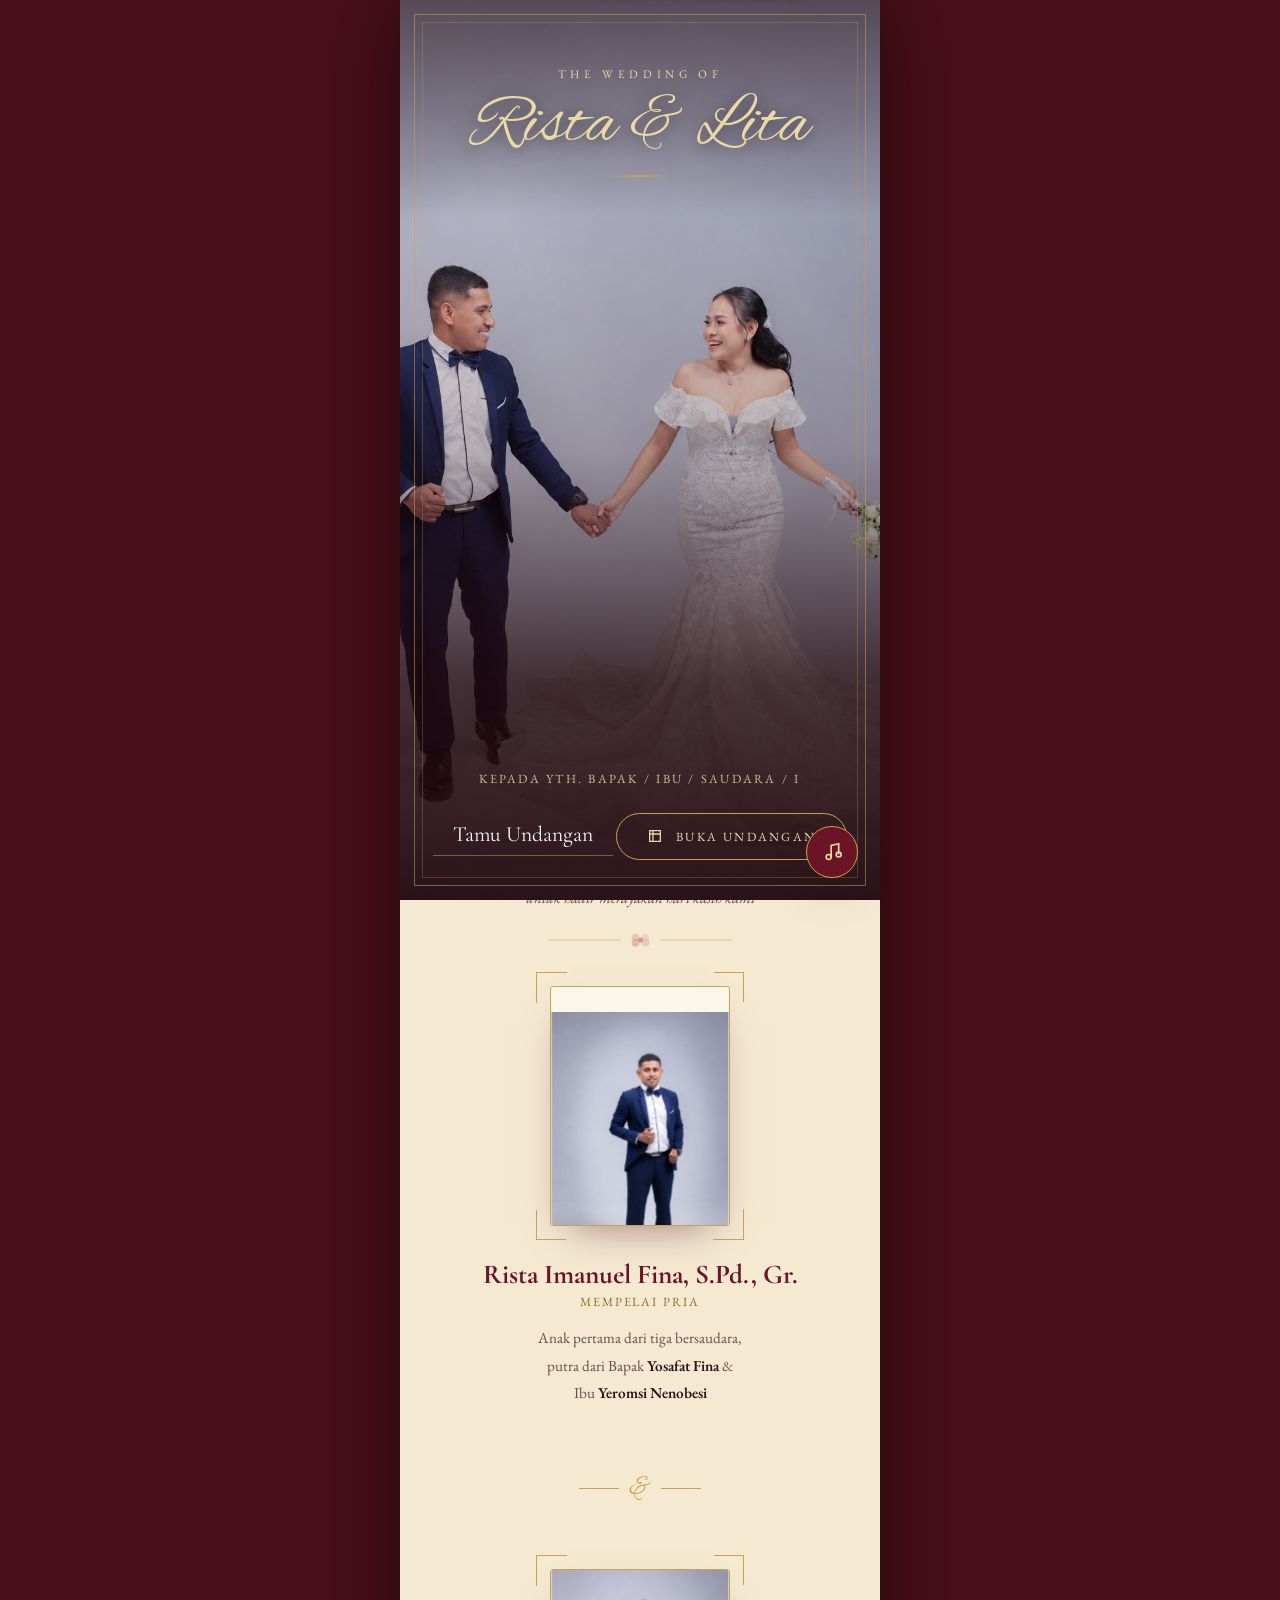
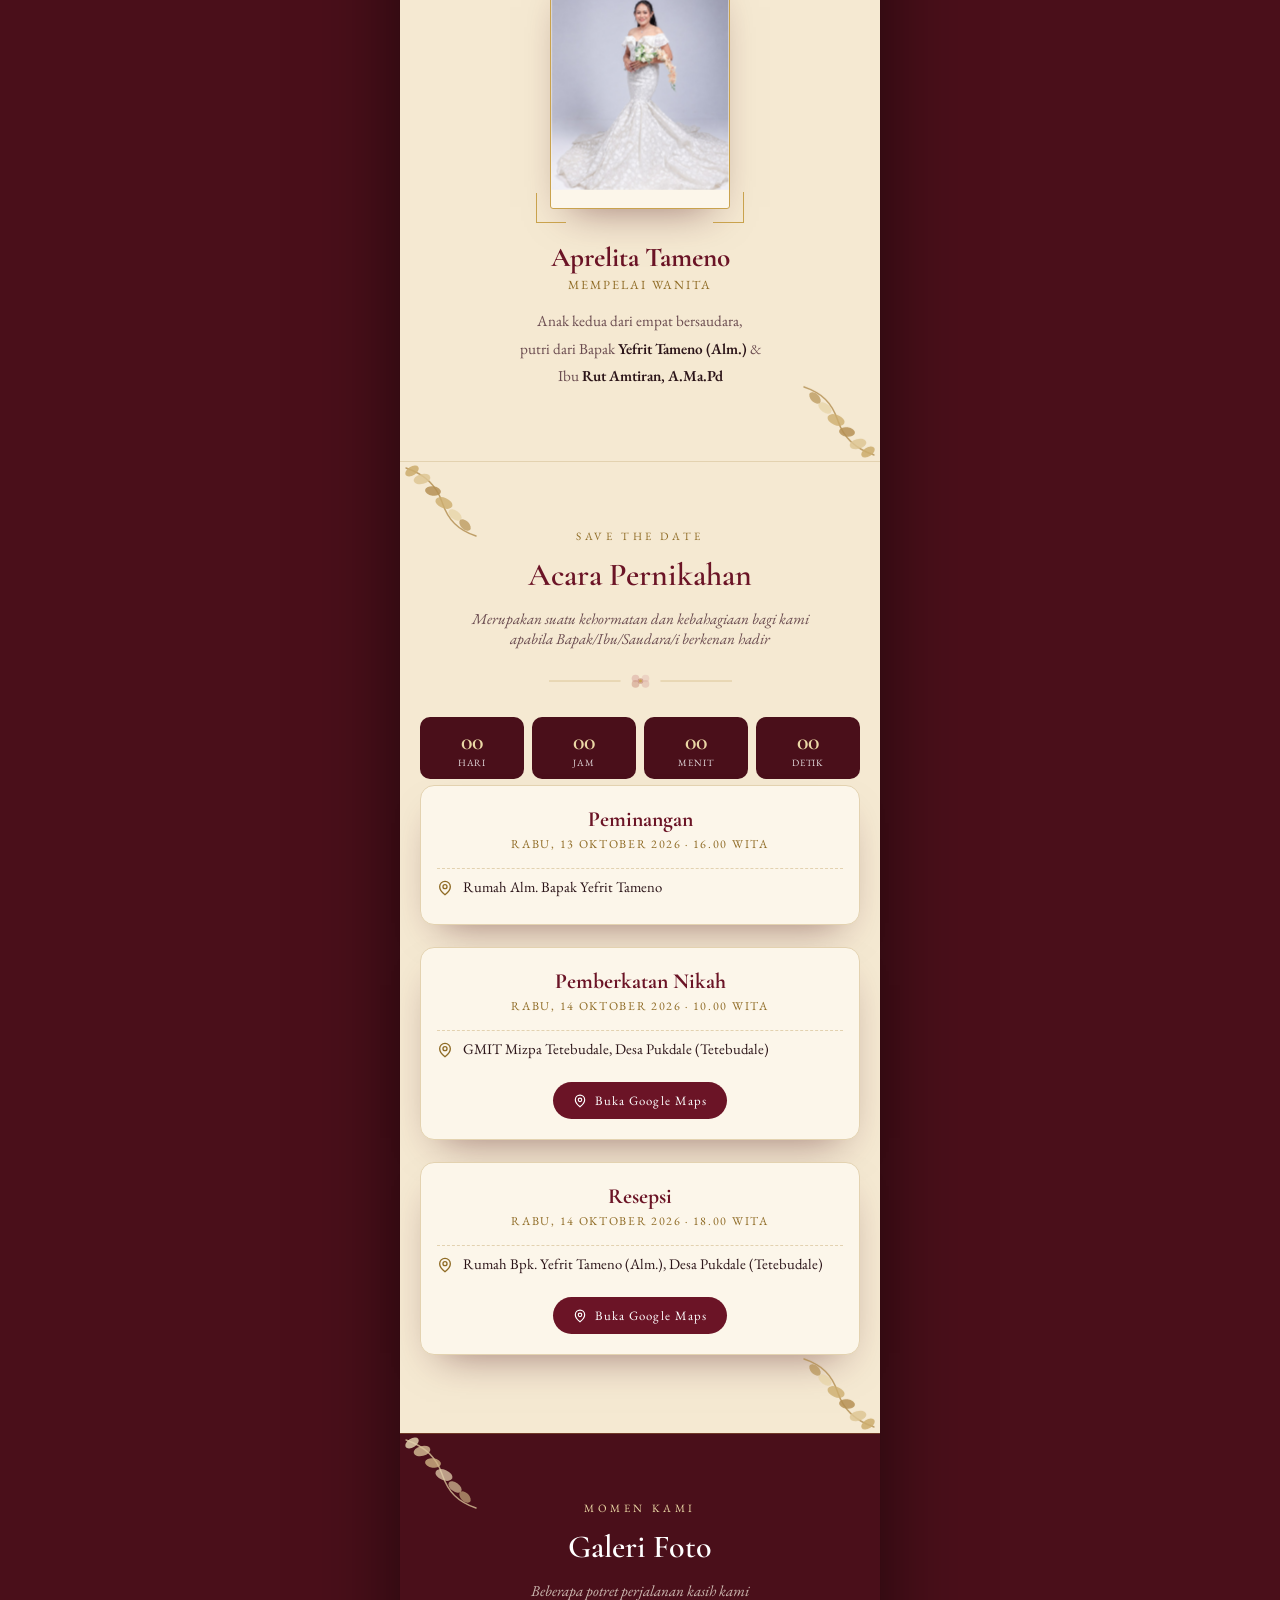
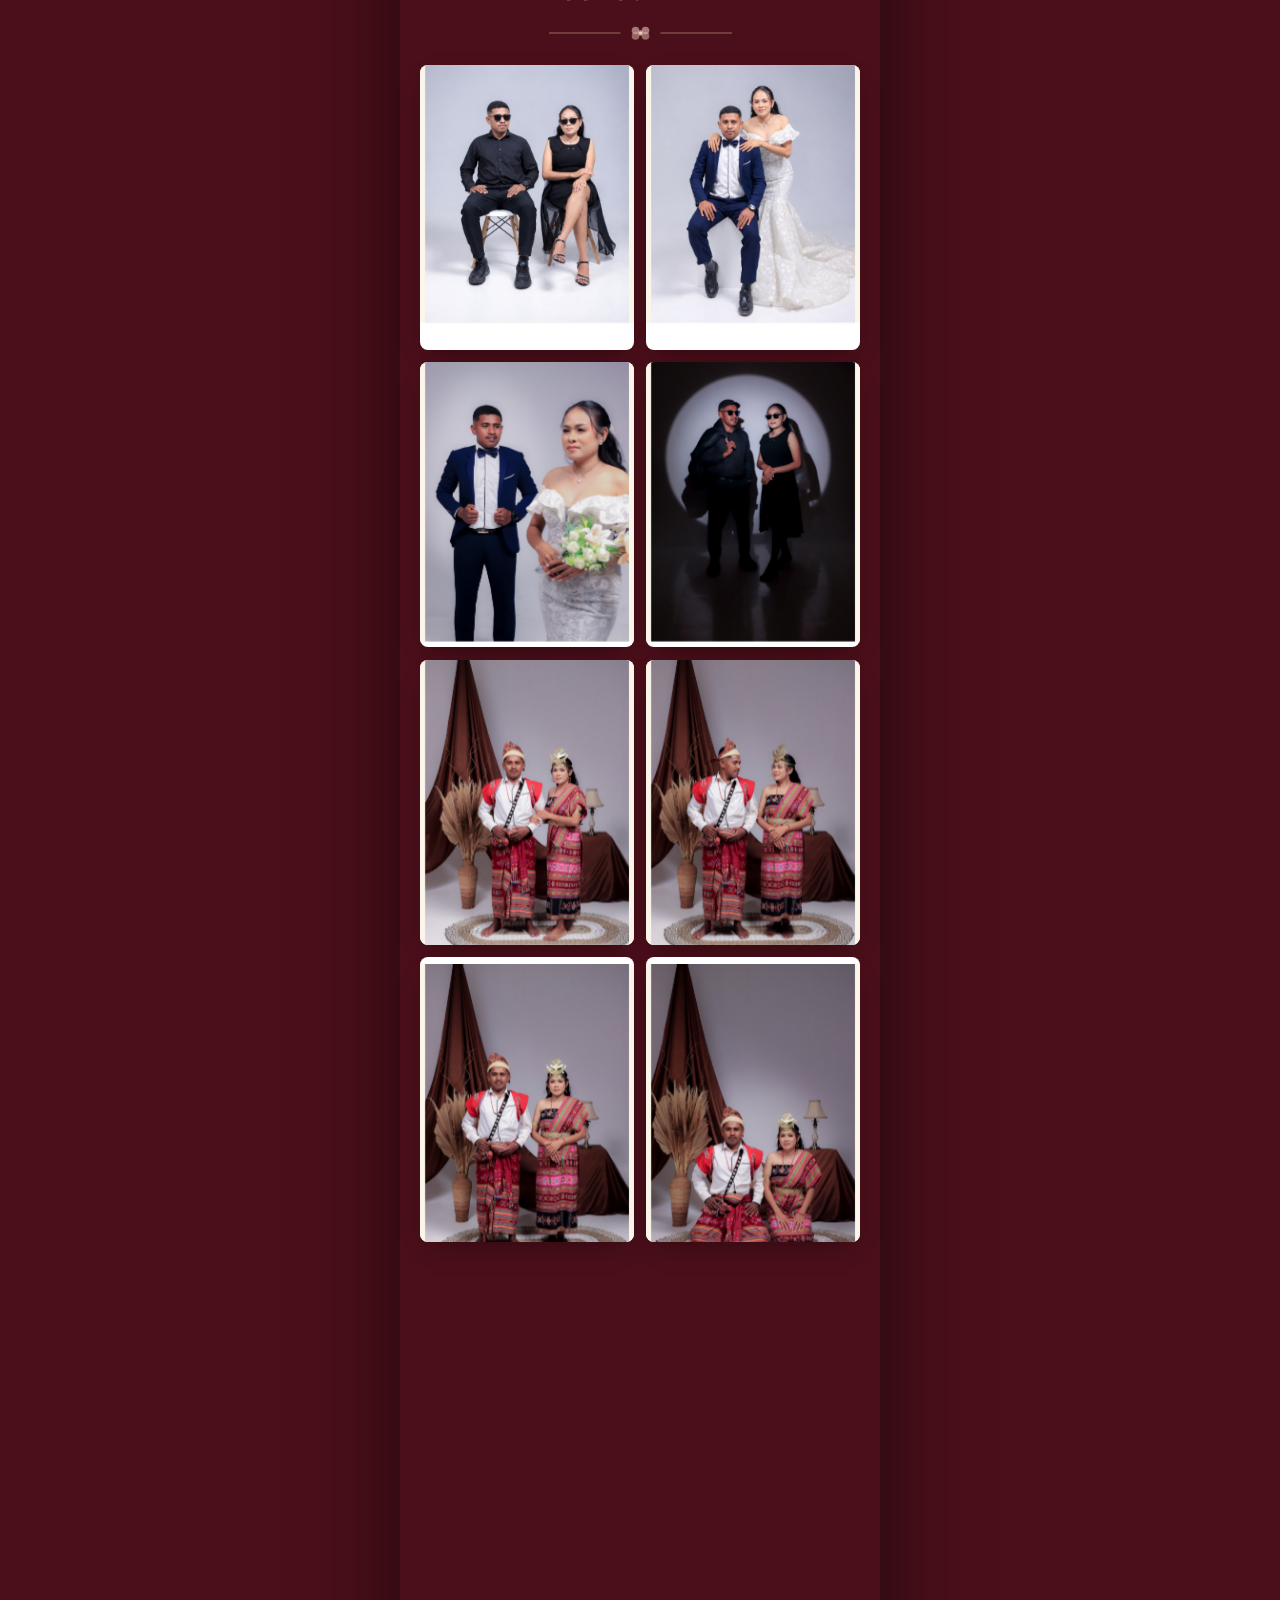
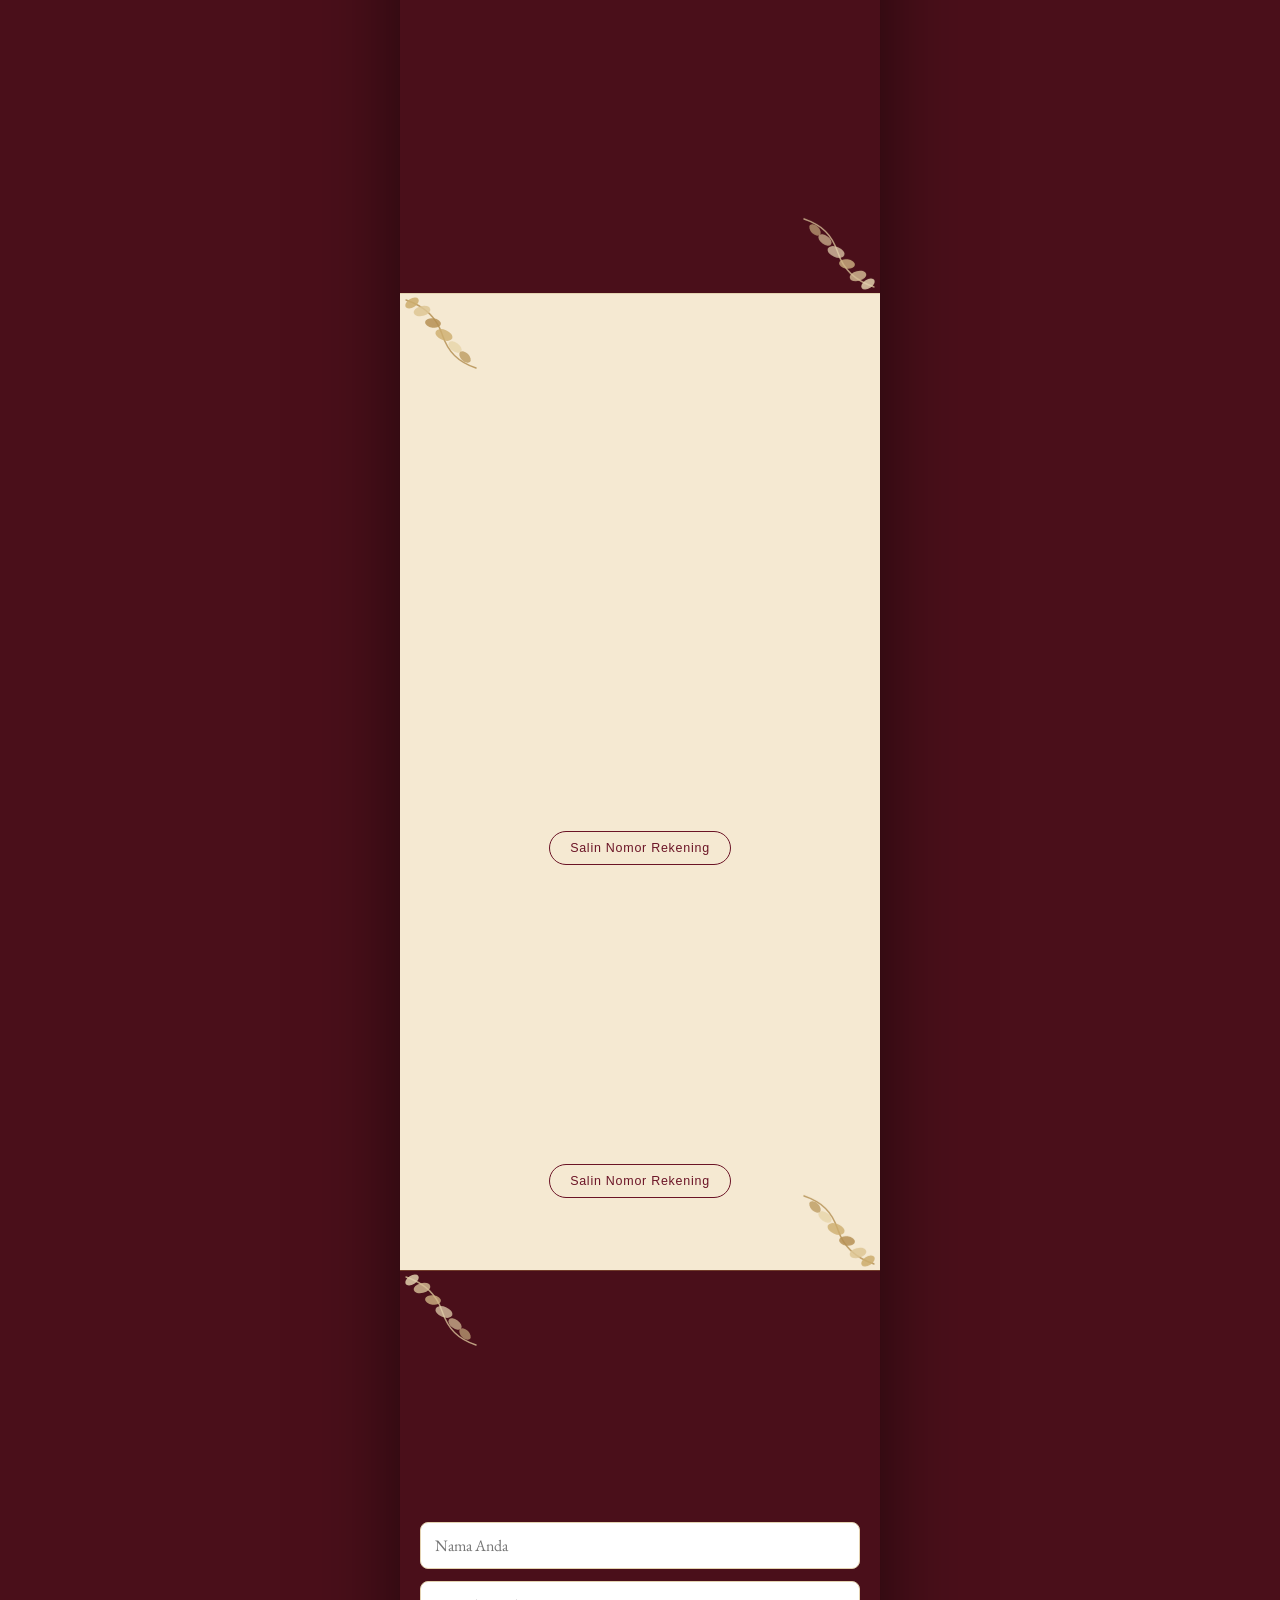
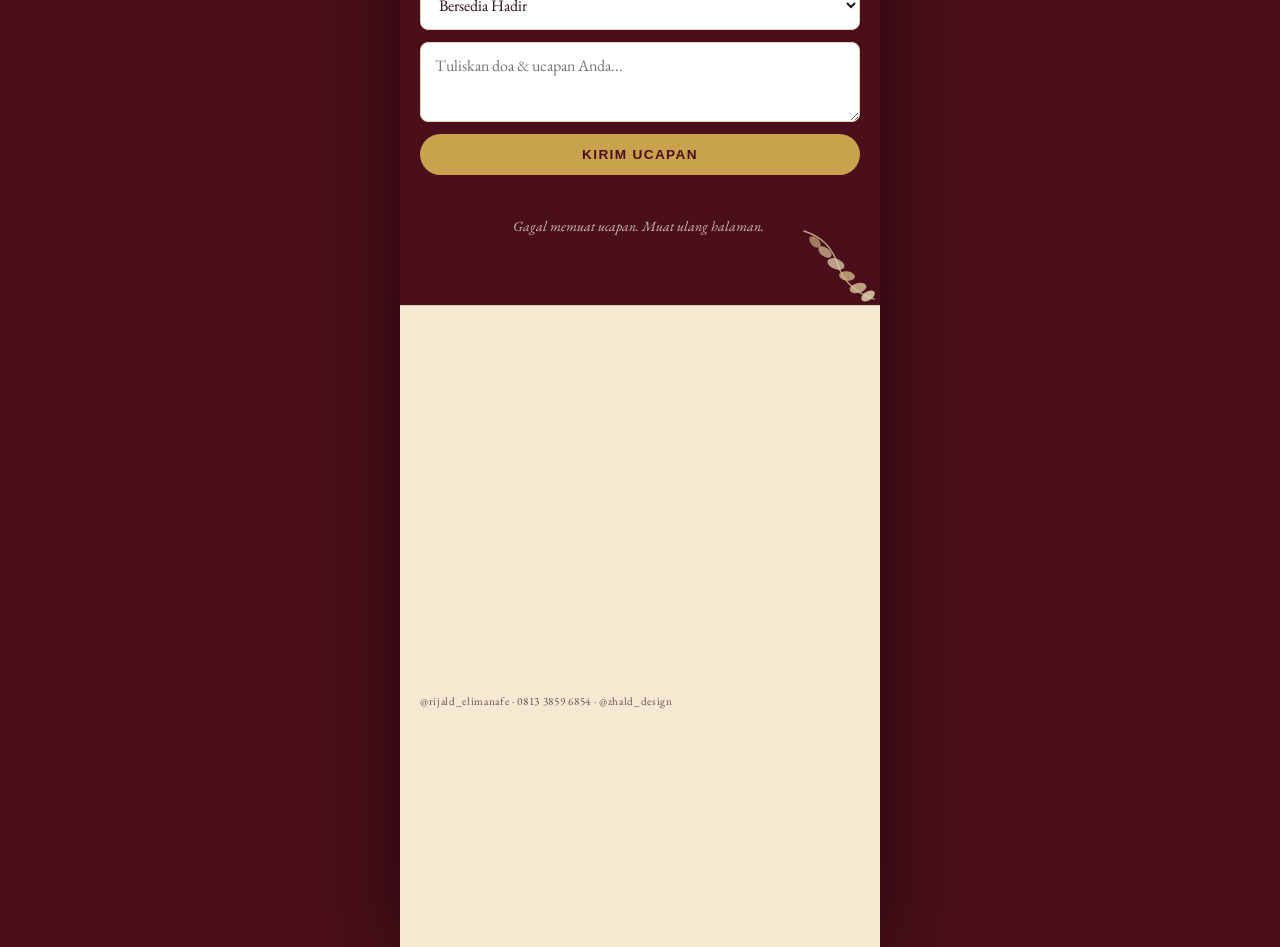
==== commit b2ac81db: "Update index.html" ====
--- a/index.html
+++ b/index.html
@@ -3,6 +3,7 @@
 <head>
 <meta charset="UTF-8">
 <meta name="viewport" content="width=device-width, initial-scale=1, maximum-scale=1">
+<meta name="format-detection" content="telephone=no">
 <title>The Wedding of Rista &amp; Lita</title>
 <meta name="description" content="Undangan Pernikahan Digital Rista Imanuel Fina &amp; Aprelita Tameno">
 <link rel="preconnect" href="https://fonts.googleapis.com">
@@ -318,3 +319,9 @@
         <div class="credit">Wedding Invitation Design by Zhald Design</div>
       </div>
     </section>
+    
+  </div>
+
+  <script src="script.js"></script>
+</body>
+</html>
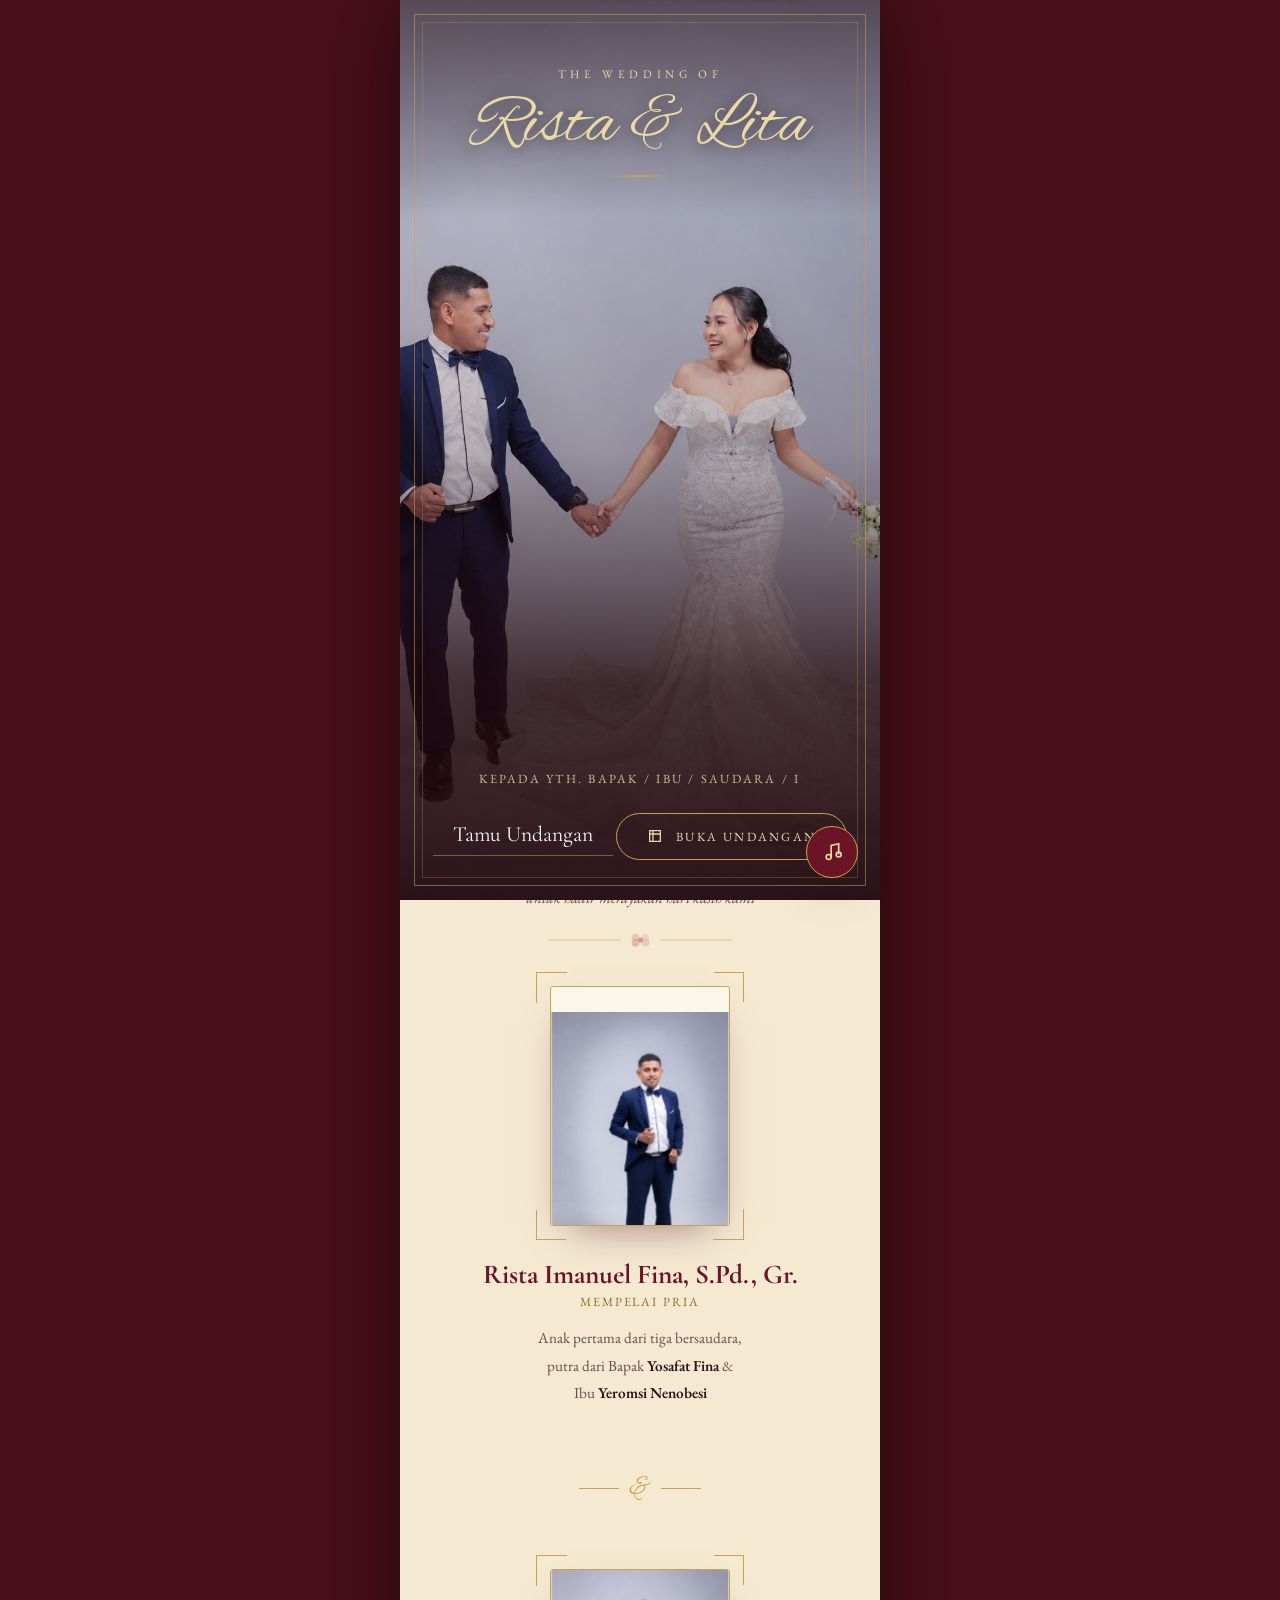
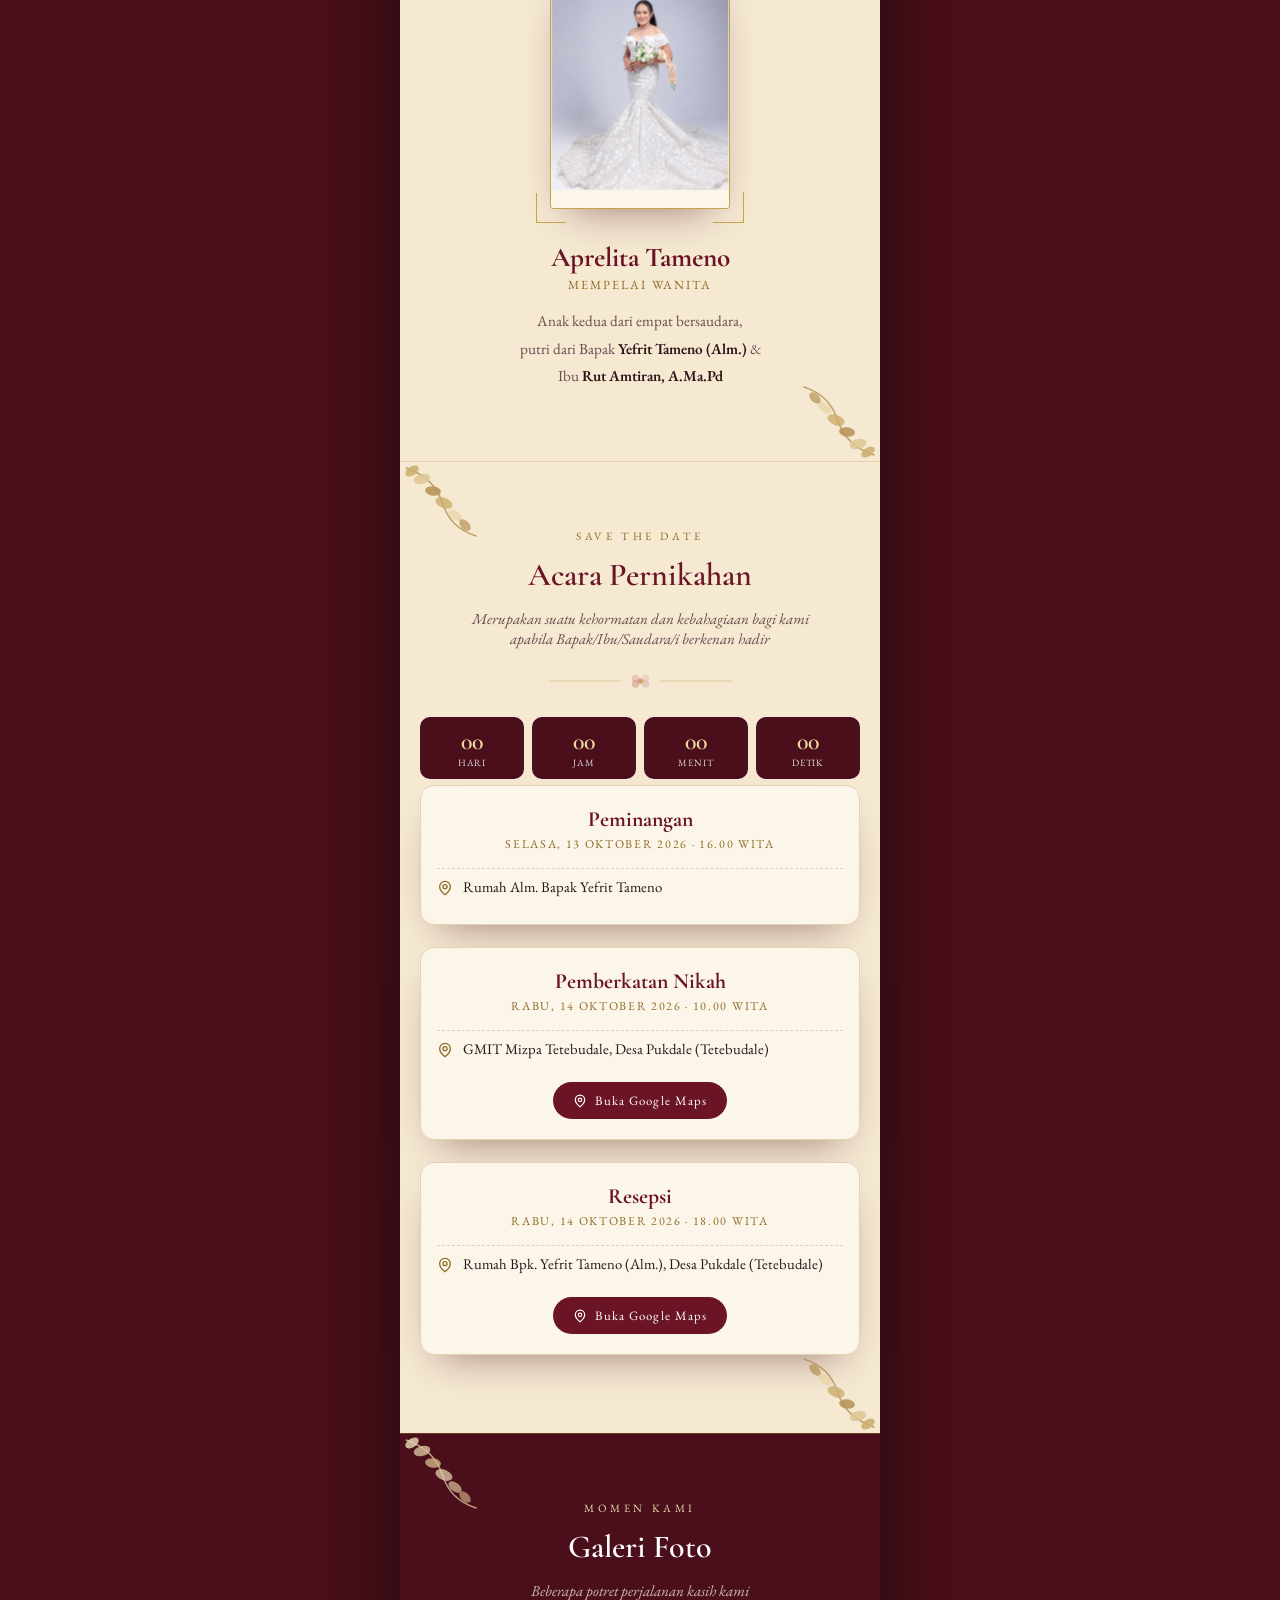
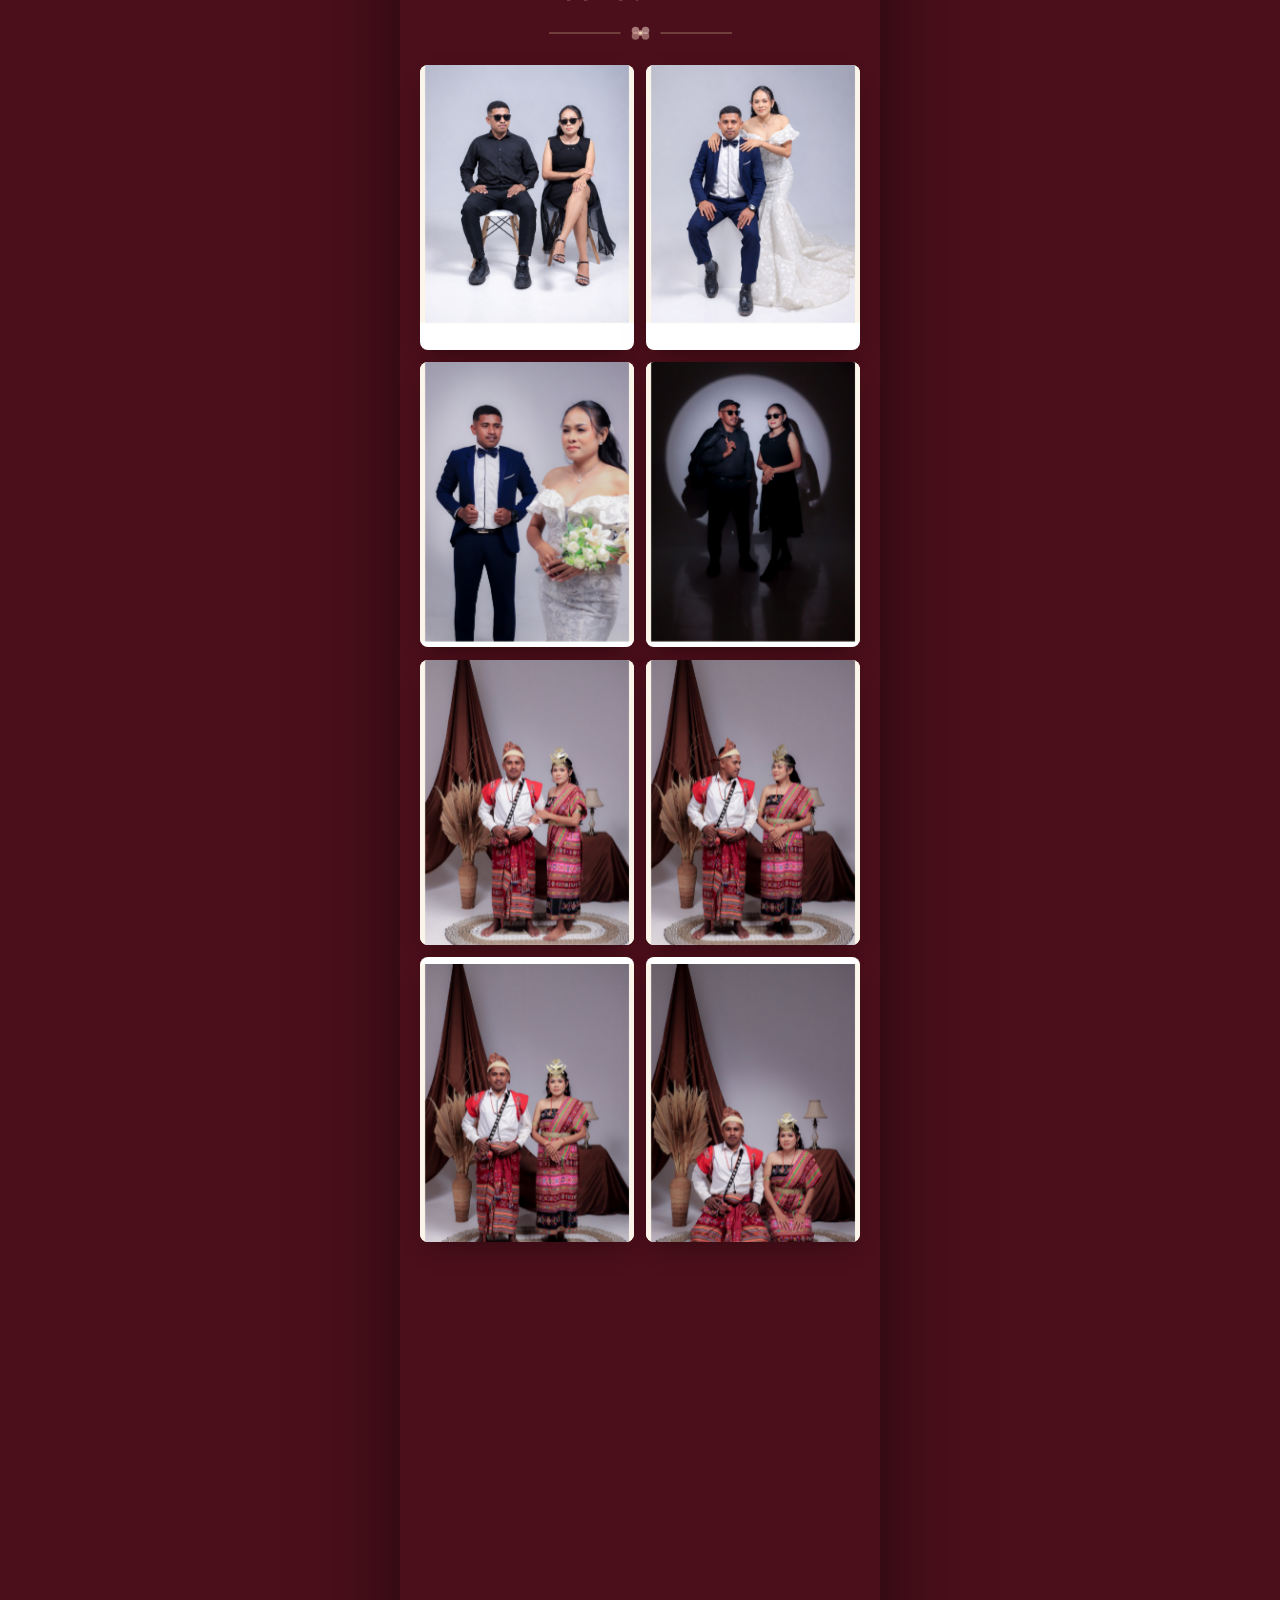
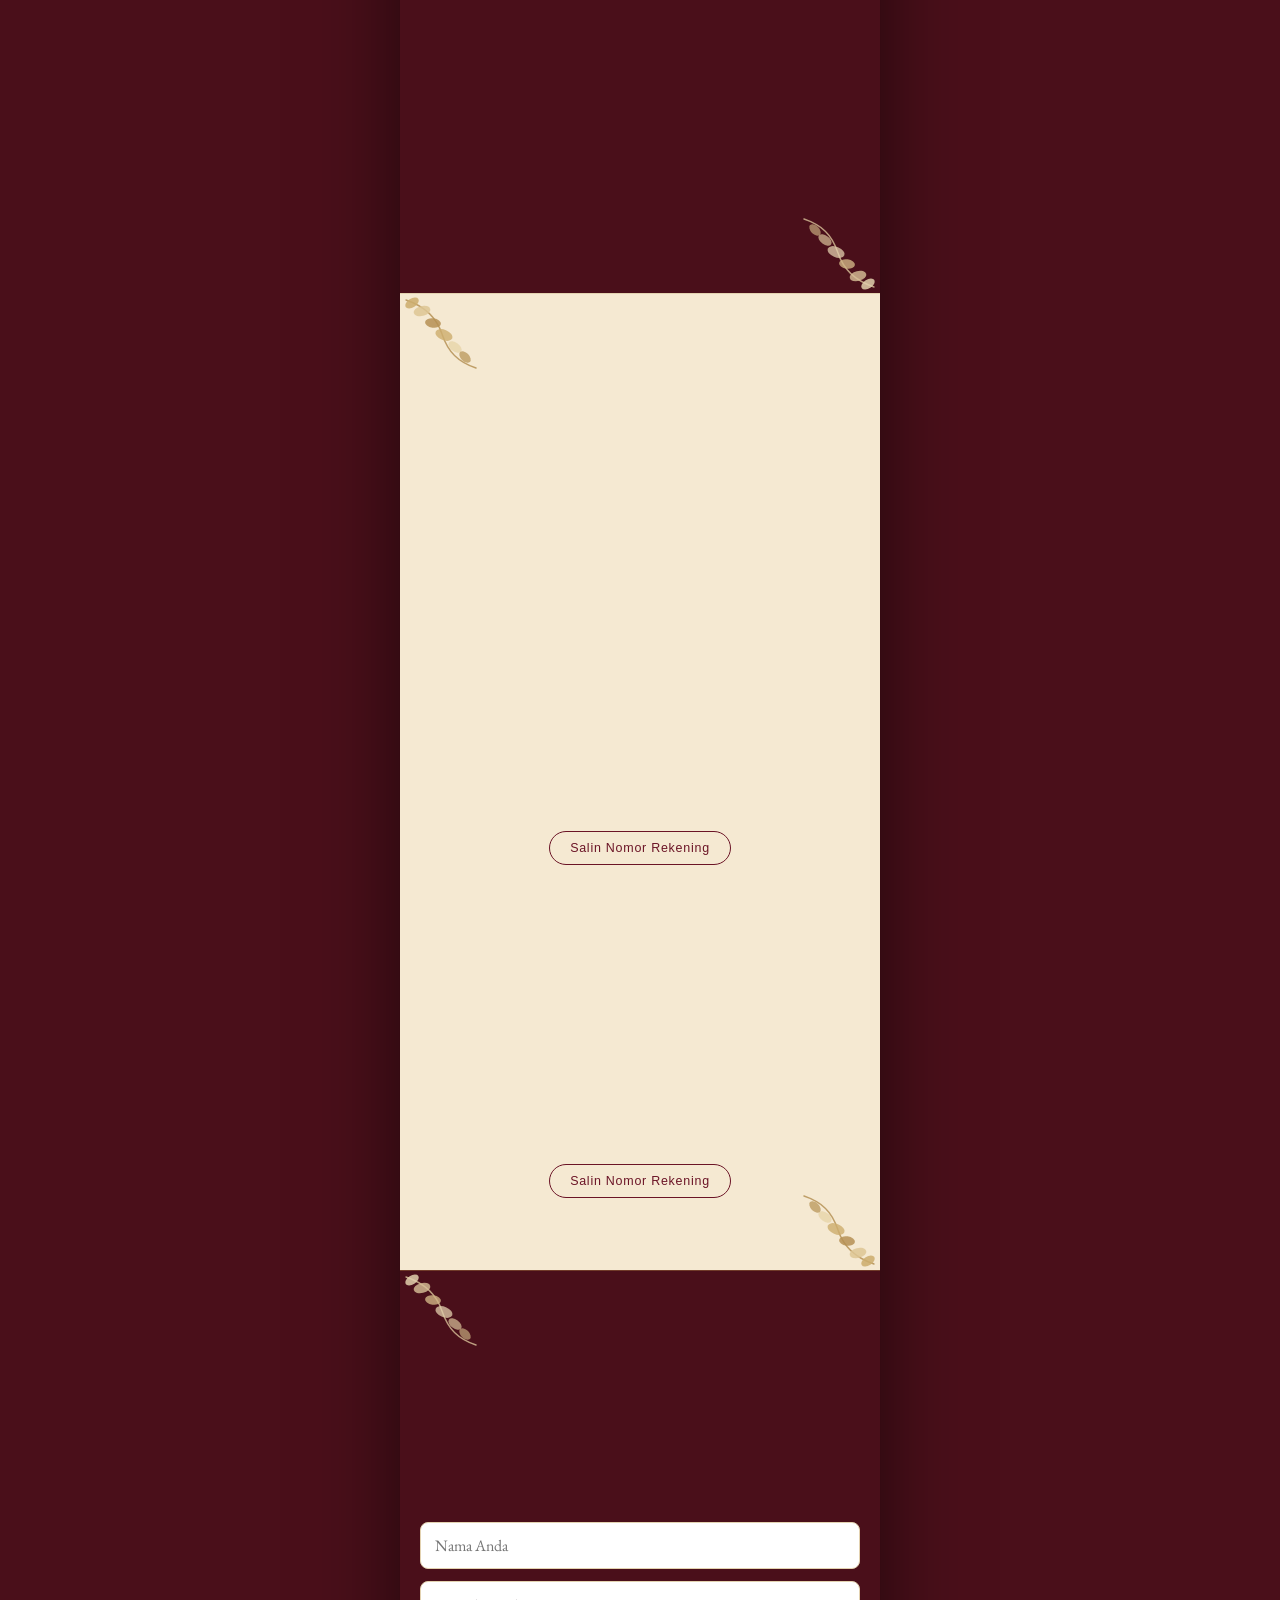
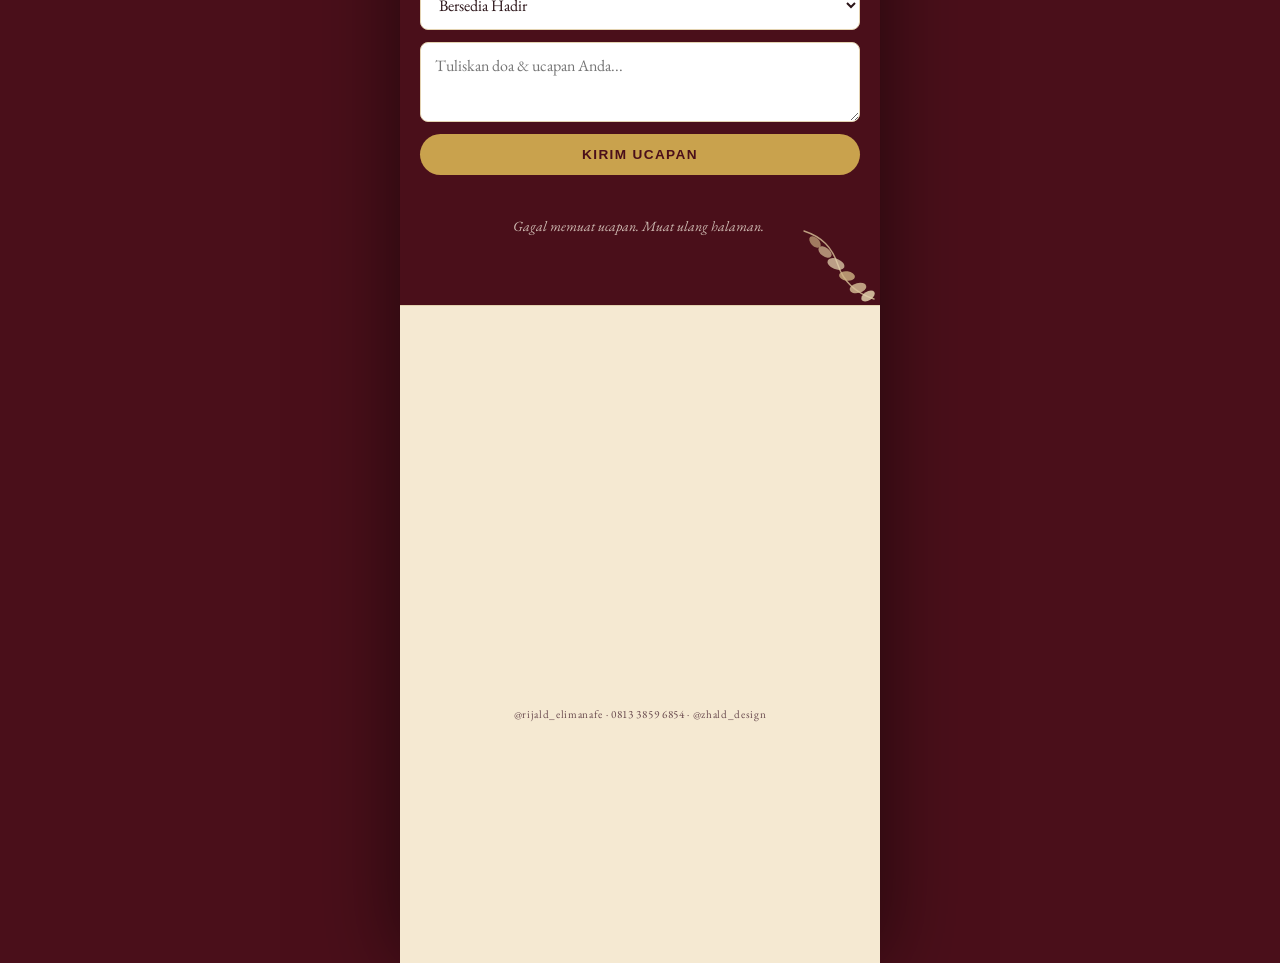
==== commit c9ade0e4: "Update index.html" ====
--- a/index.html
+++ b/index.html
@@ -152,7 +152,7 @@
 
       <div class="event-card reveal">
         <h3>Peminangan</h3>
-        <div class="event-sub">Rabu, 13 Oktober 2026 · 16.00 WITA</div>
+        <div class="event-sub">Selasa, 13 Oktober 2026 · 16.00 WITA</div>
         <div class="event-row">
           <svg width="16" height="16" viewBox="0 0 24 24" fill="none" stroke="currentColor" stroke-width="2"><path d="M20 10c0 6-8 12-8 12S4 16 4 10a8 8 0 0116 0z"/><circle cx="12" cy="10" r="3"/></svg>
           <span>Rumah Alm. Bapak Yefrit Tameno</span>
--- a/style.css
+++ b/style.css
@@ -580,8 +580,25 @@
 /* =========================================================
    FOOTER — Sosial media, kredit & logo usaha (latar cream)
    ========================================================= */
+#closing{
+  text-align:center;
+  display:flex;
+  flex-direction:column;
+  align-items:center;
+}
+#closing .cover-monogram,
+#closing .section-title,
+#closing p,
+#closing .closing-family{
+  display:block;
+  width:100%;
+  margin-left:auto;
+  margin-right:auto;
+  text-align:center;
+}
 .social-links{
-  display:flex; justify-content:center; gap:14px;
+  display:flex; justify-content:center; align-items:center; gap:14px;
+  width:100%;
   margin-top:32px;
 }
 .social-btn{
@@ -594,26 +611,34 @@
 }
 .social-btn:hover{ background:var(--maroon); color:var(--gold-bright); transform:translateY(-2px); }
 .social-handle{
-  font-size:.7rem; letter-spacing:.06em; color:var(--ink-soft);
+  width:100%;
+  font-size:.7rem; letter-spacing:.06em; line-height:1.8;
+  color:var(--ink-soft);
+  text-align:center;
   margin-top:14px;
 }
 .credit-brand{
+  width:100%;
   margin-top:34px; padding-top:26px;
   border-top:1px solid var(--ivory-line);
-  display:flex; flex-direction:column; align-items:center; gap:12px;
+  display:flex; flex-direction:column; align-items:center; justify-content:center;
+  text-align:center;
+  gap:12px;
 }
 .credit-logo{
+  display:block;
+  margin:0 auto;
   width:96px; height:96px;
   aspect-ratio:1/1; object-fit:cover;
   border-radius:50%;
   box-shadow:0 8px 22px -10px rgba(74,15,26,.55);
 }
 .credit{
+  width:100%;
   font-size:.68rem; letter-spacing:.1em;
   color:var(--ink-soft);
-}
-
-
+  text-align:center;
+}
 /* =========================================================
    12. FLOATING MUSIC BUTTON
    ========================================================= */
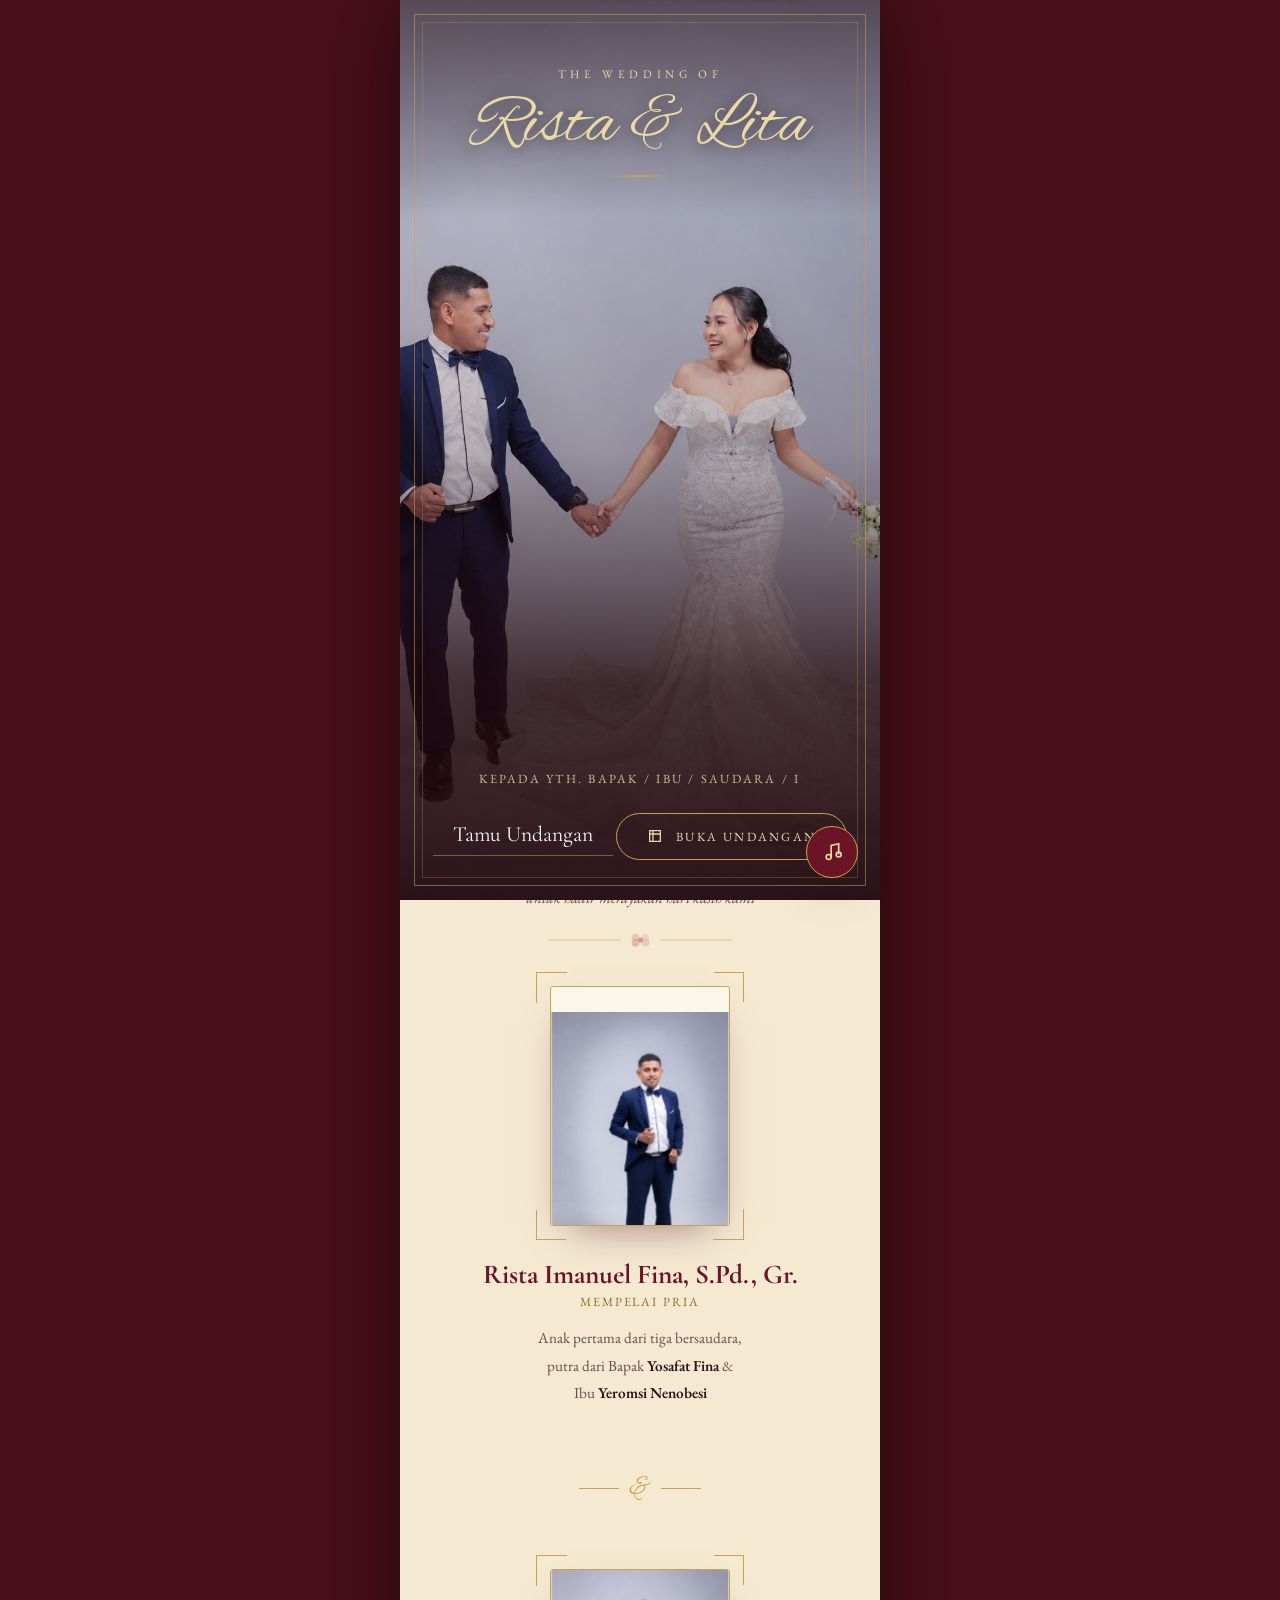
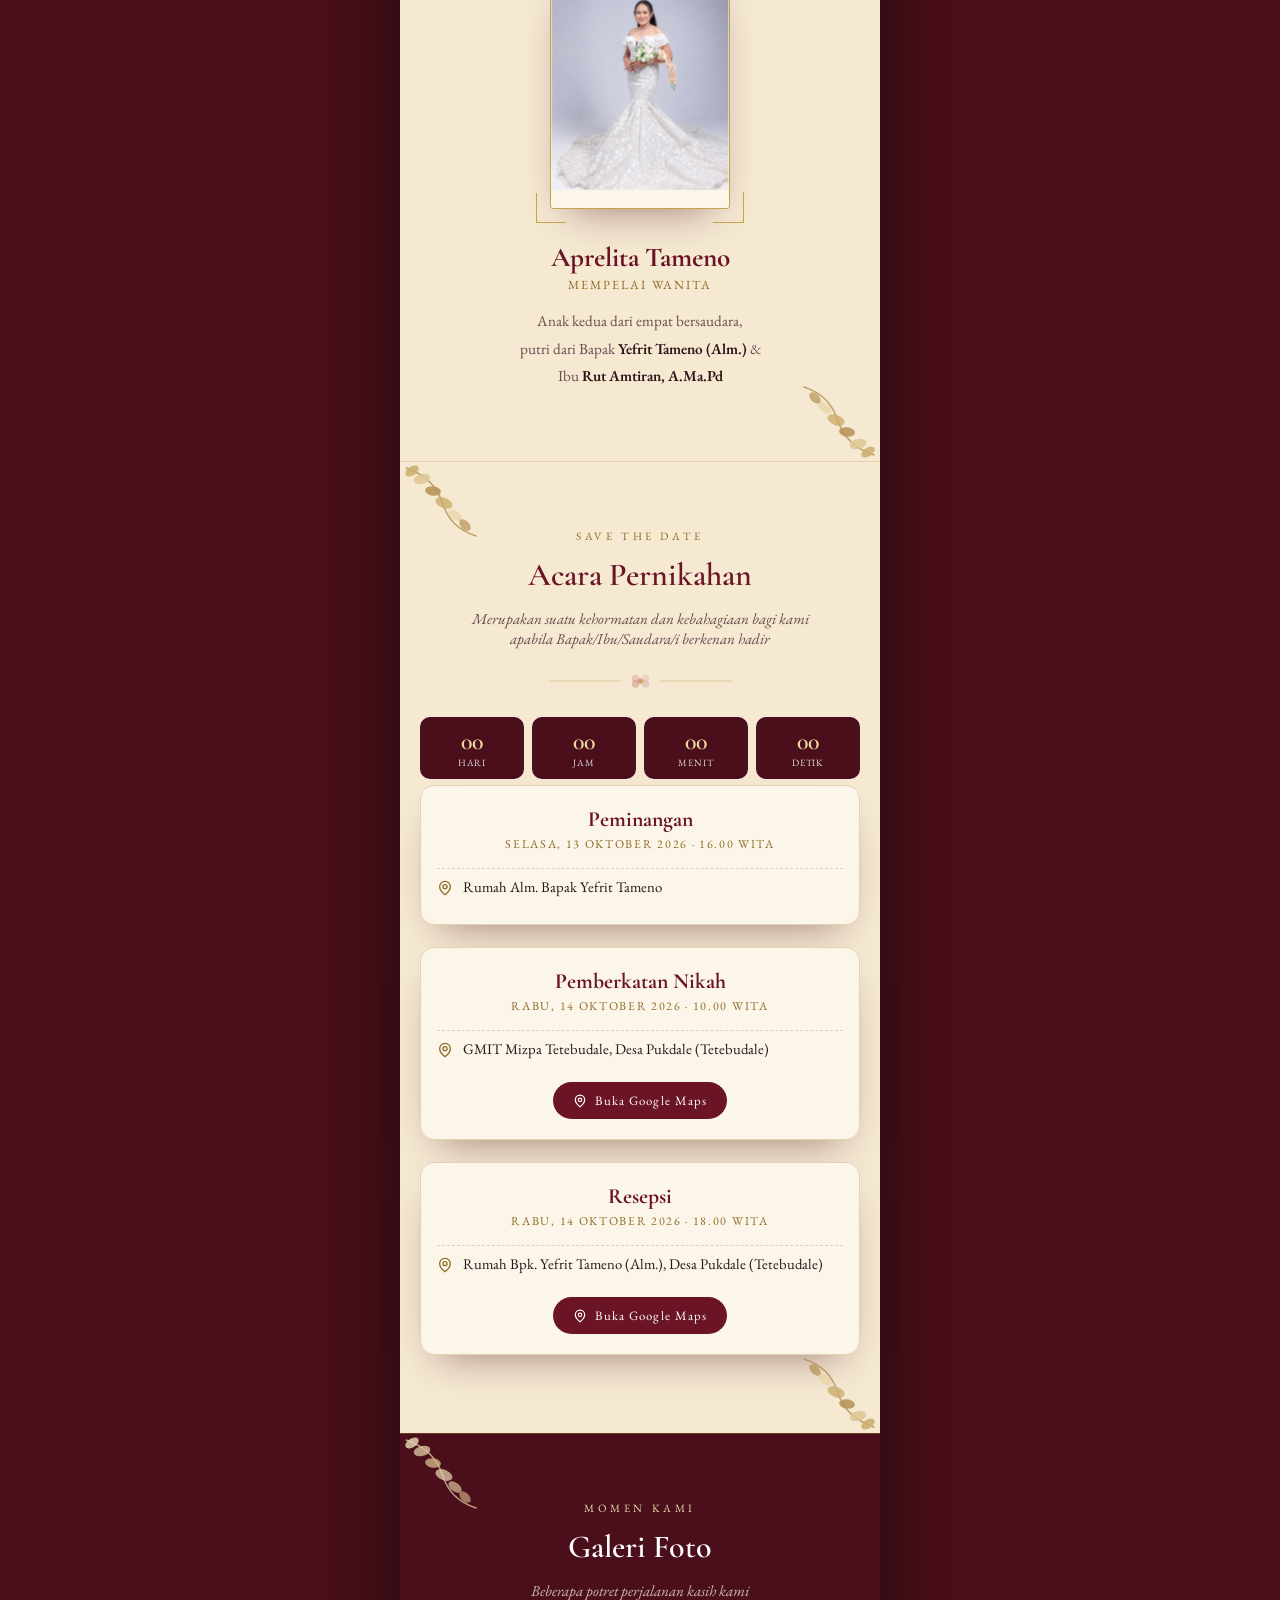
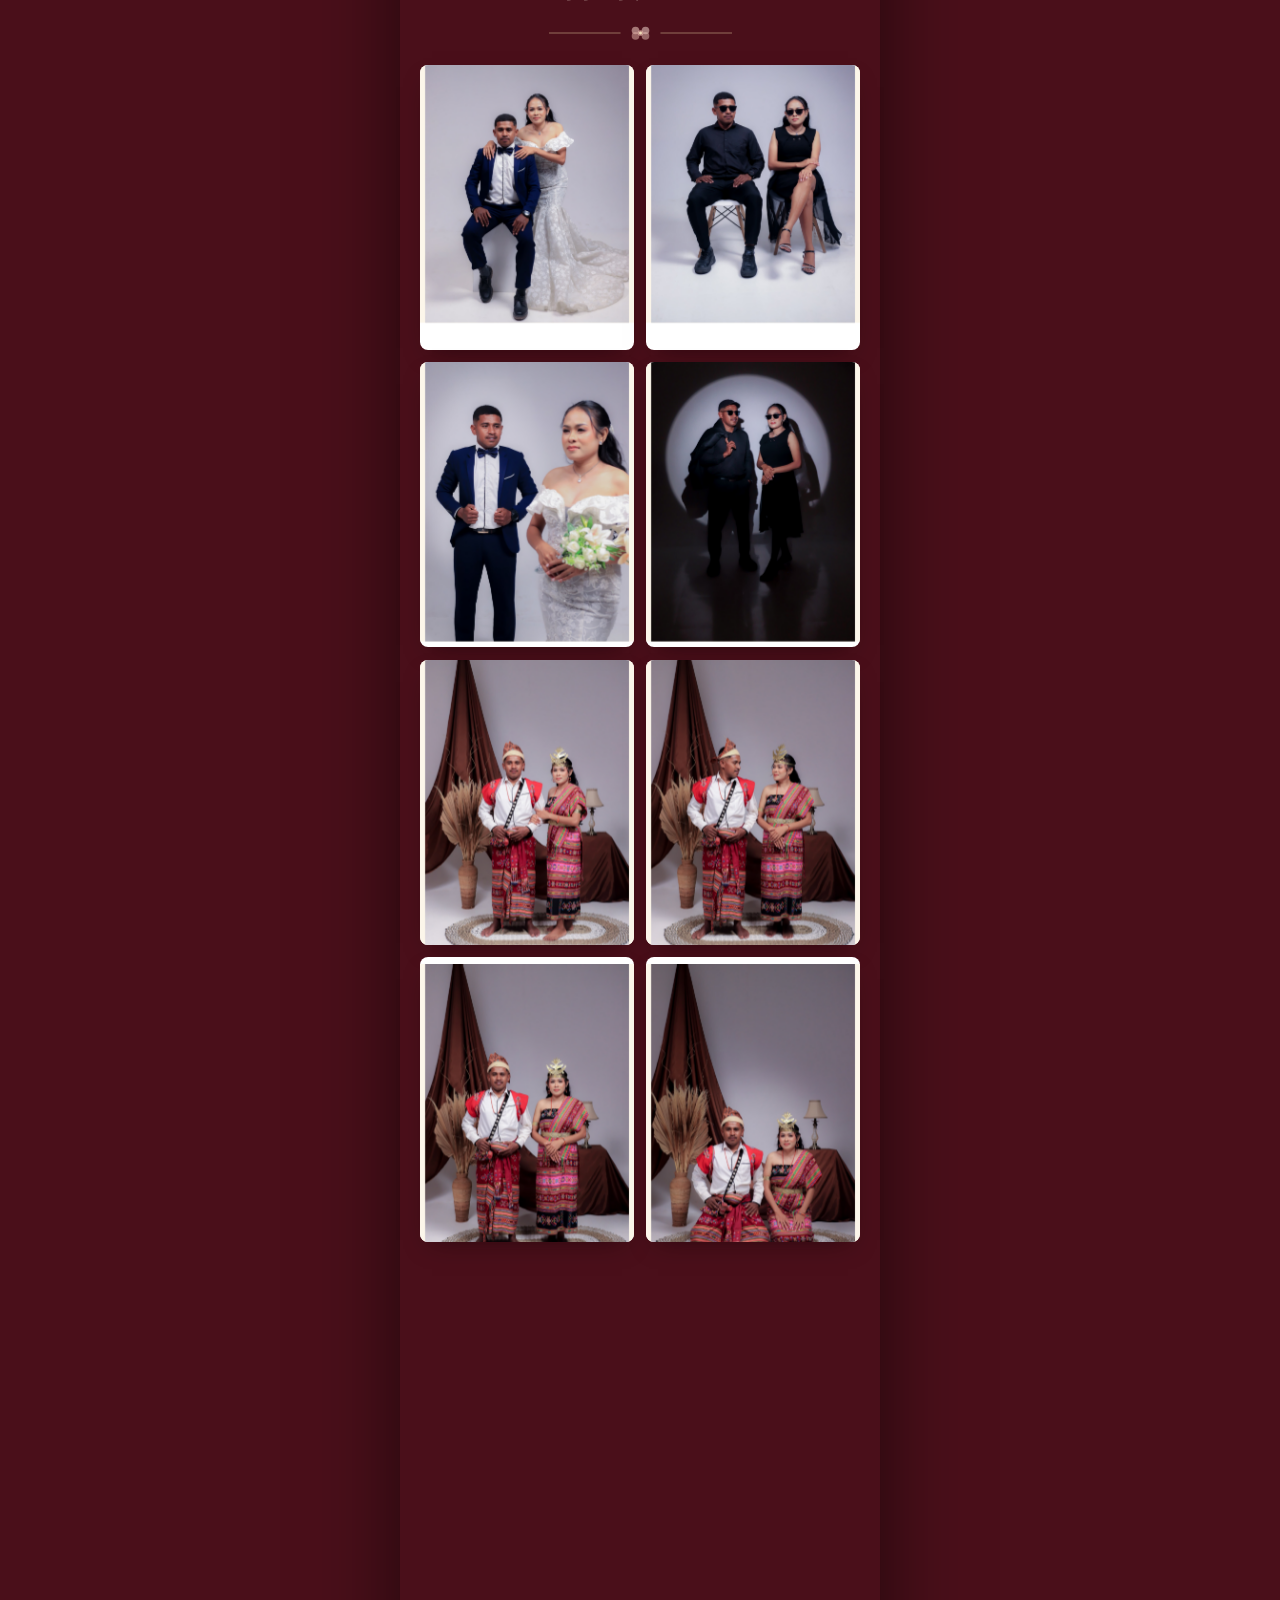
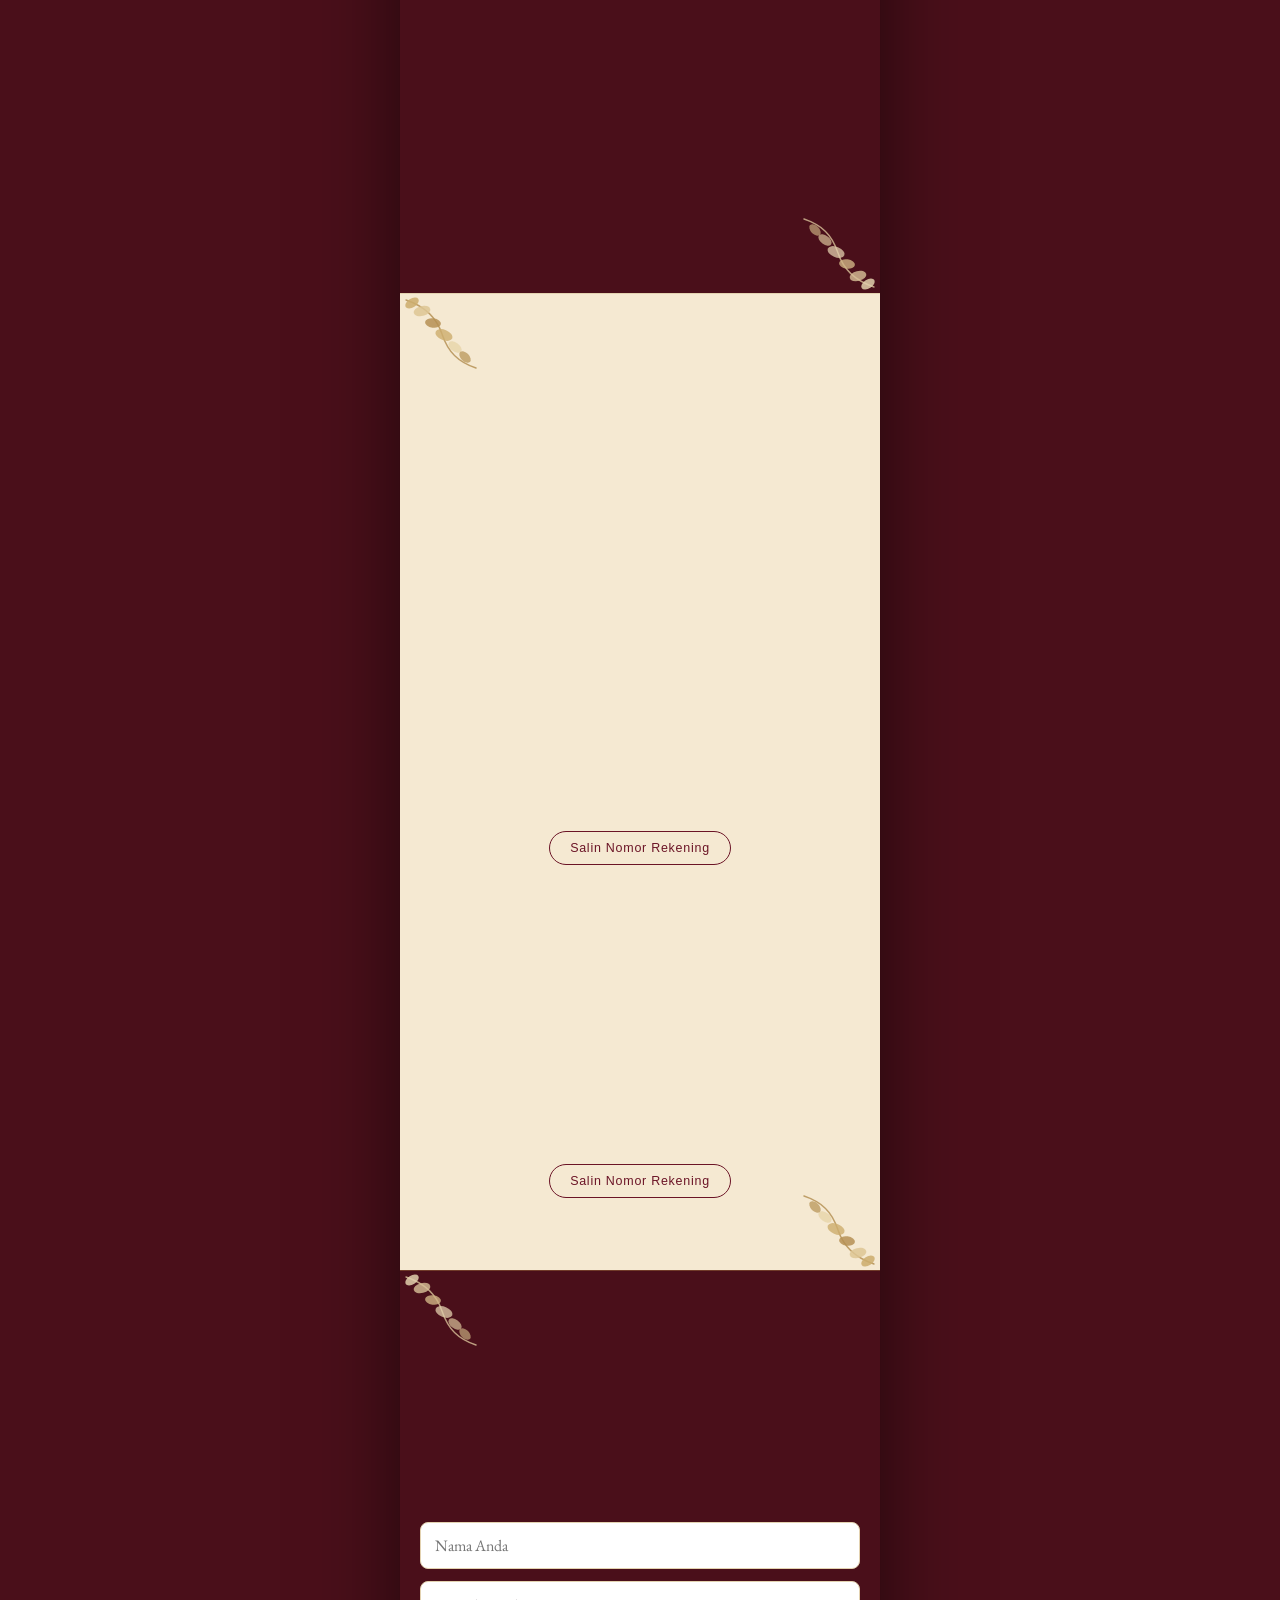
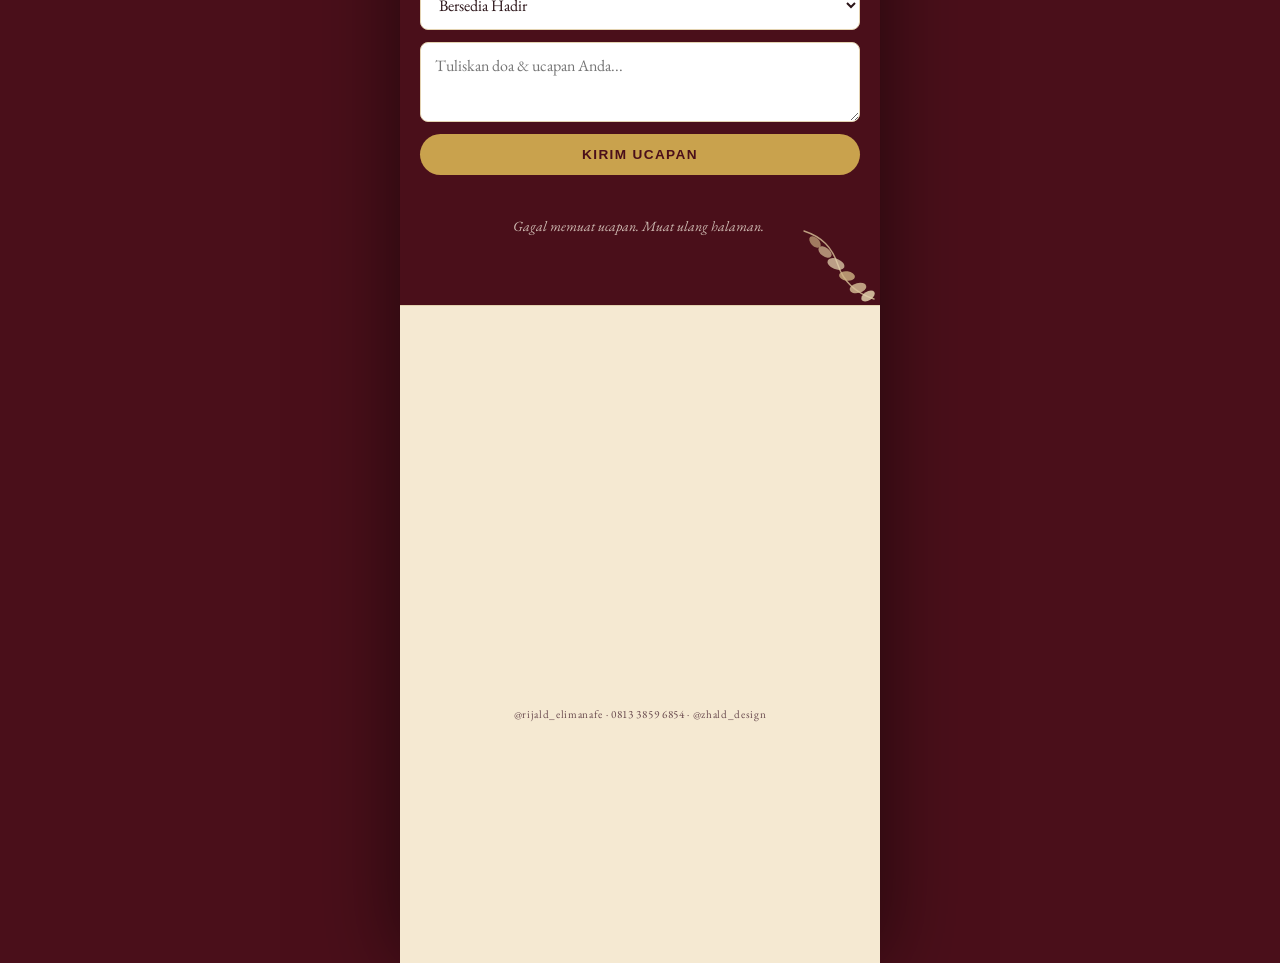
==== commit ae6a374a: "Update index.html" ====
--- a/index.html
+++ b/index.html
@@ -55,7 +55,7 @@
 
     <!-- QUOTE -->
     <section id="quote">
-      <div class="cover-monogram reveal">R&amp;L</div>
+      <div class="cover-monogram reveal">R &amp;L</div>
       <div class="verse-frame reveal reveal-delay-1">
         <p class="verse">"Dan di atas semuanya itu: kenakanlah kasih, sebagai pengikat yang mempersatukan dan menyempurnakan."</p>
         <div class="verse-ref">— Kolose 3:14</div>
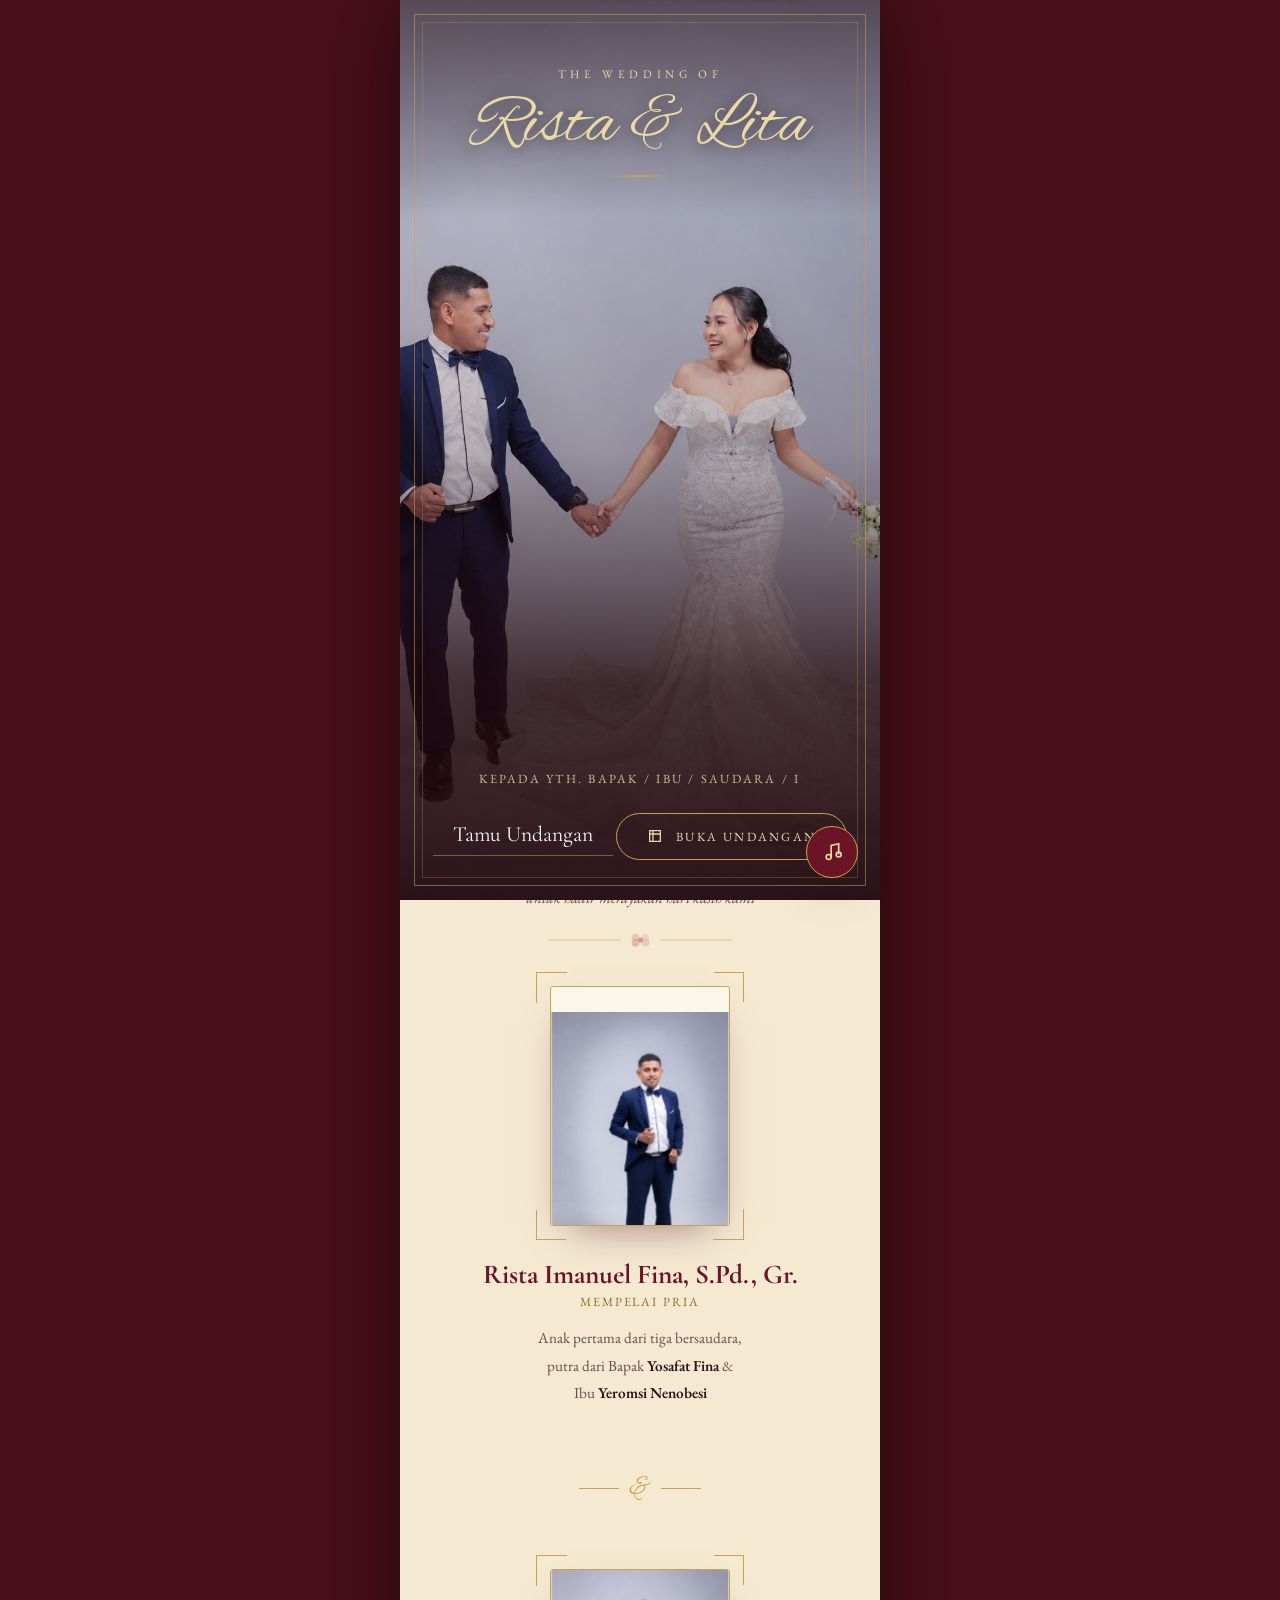
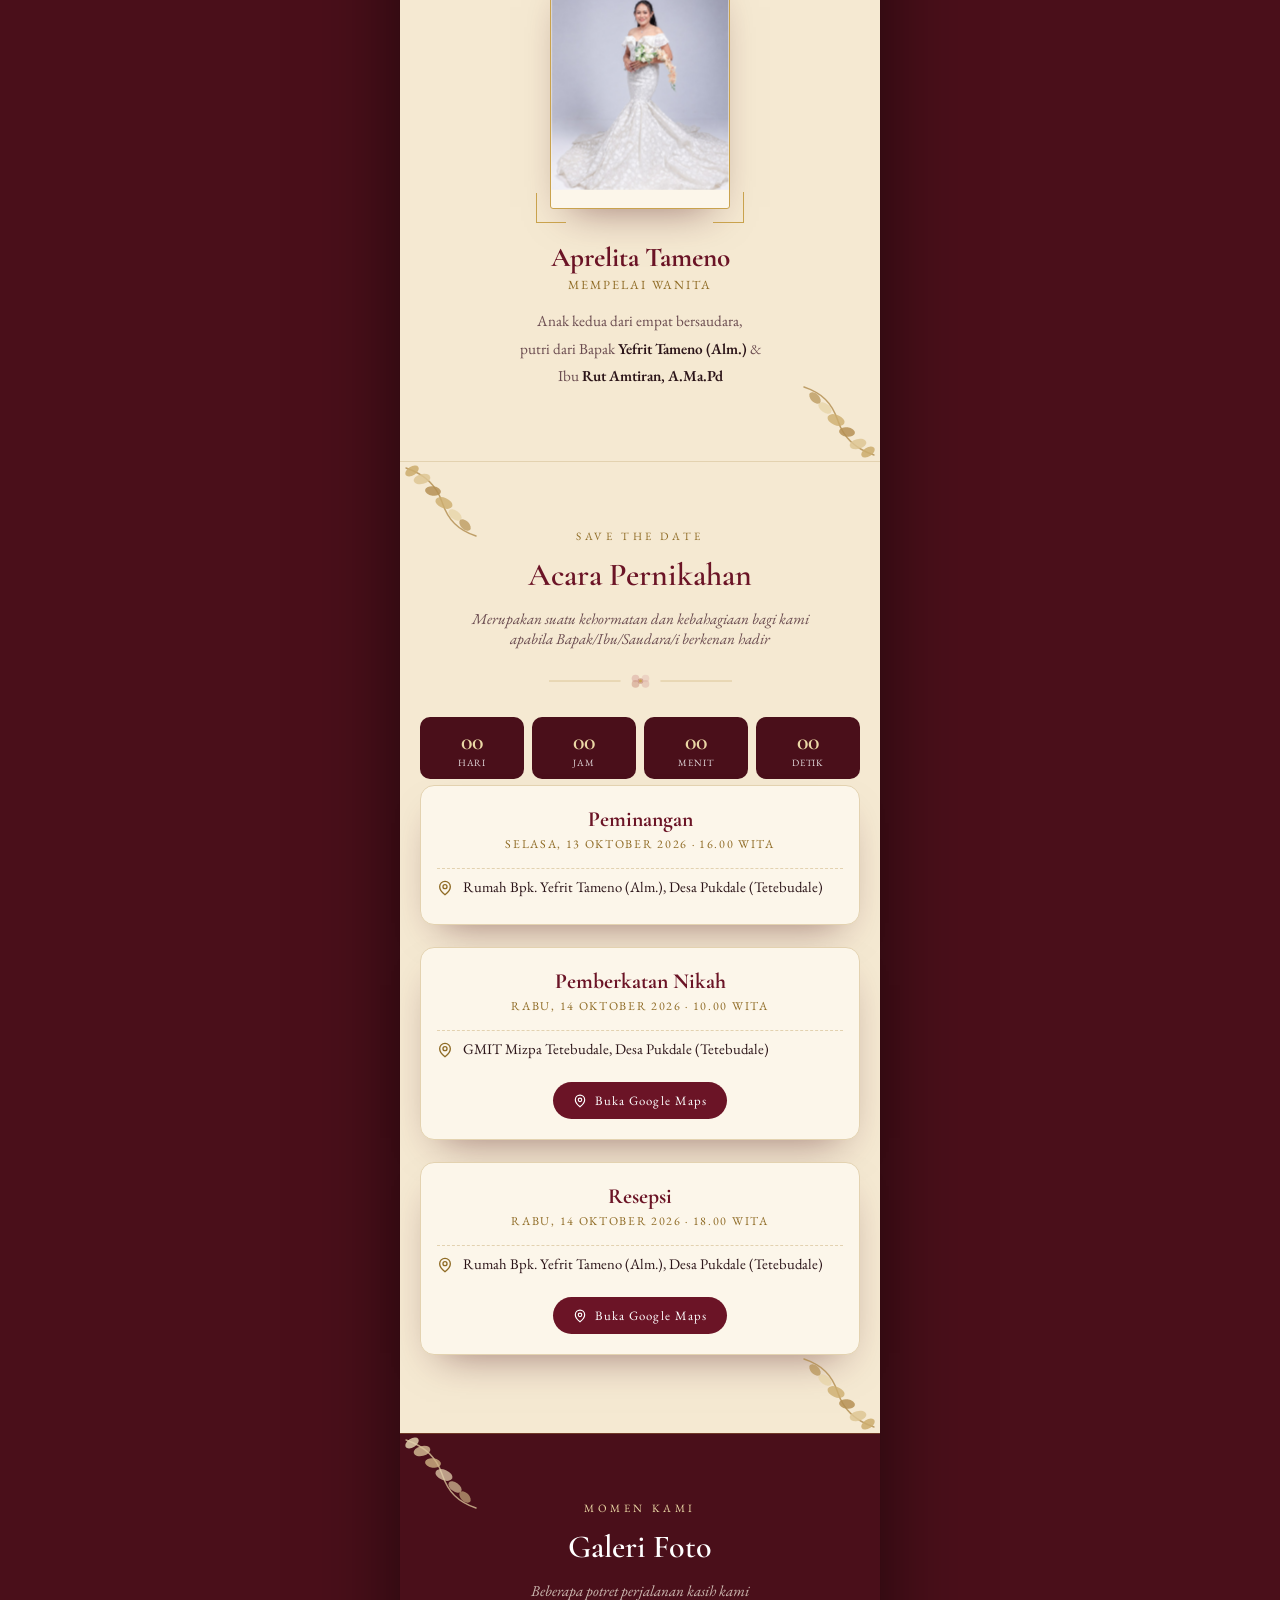
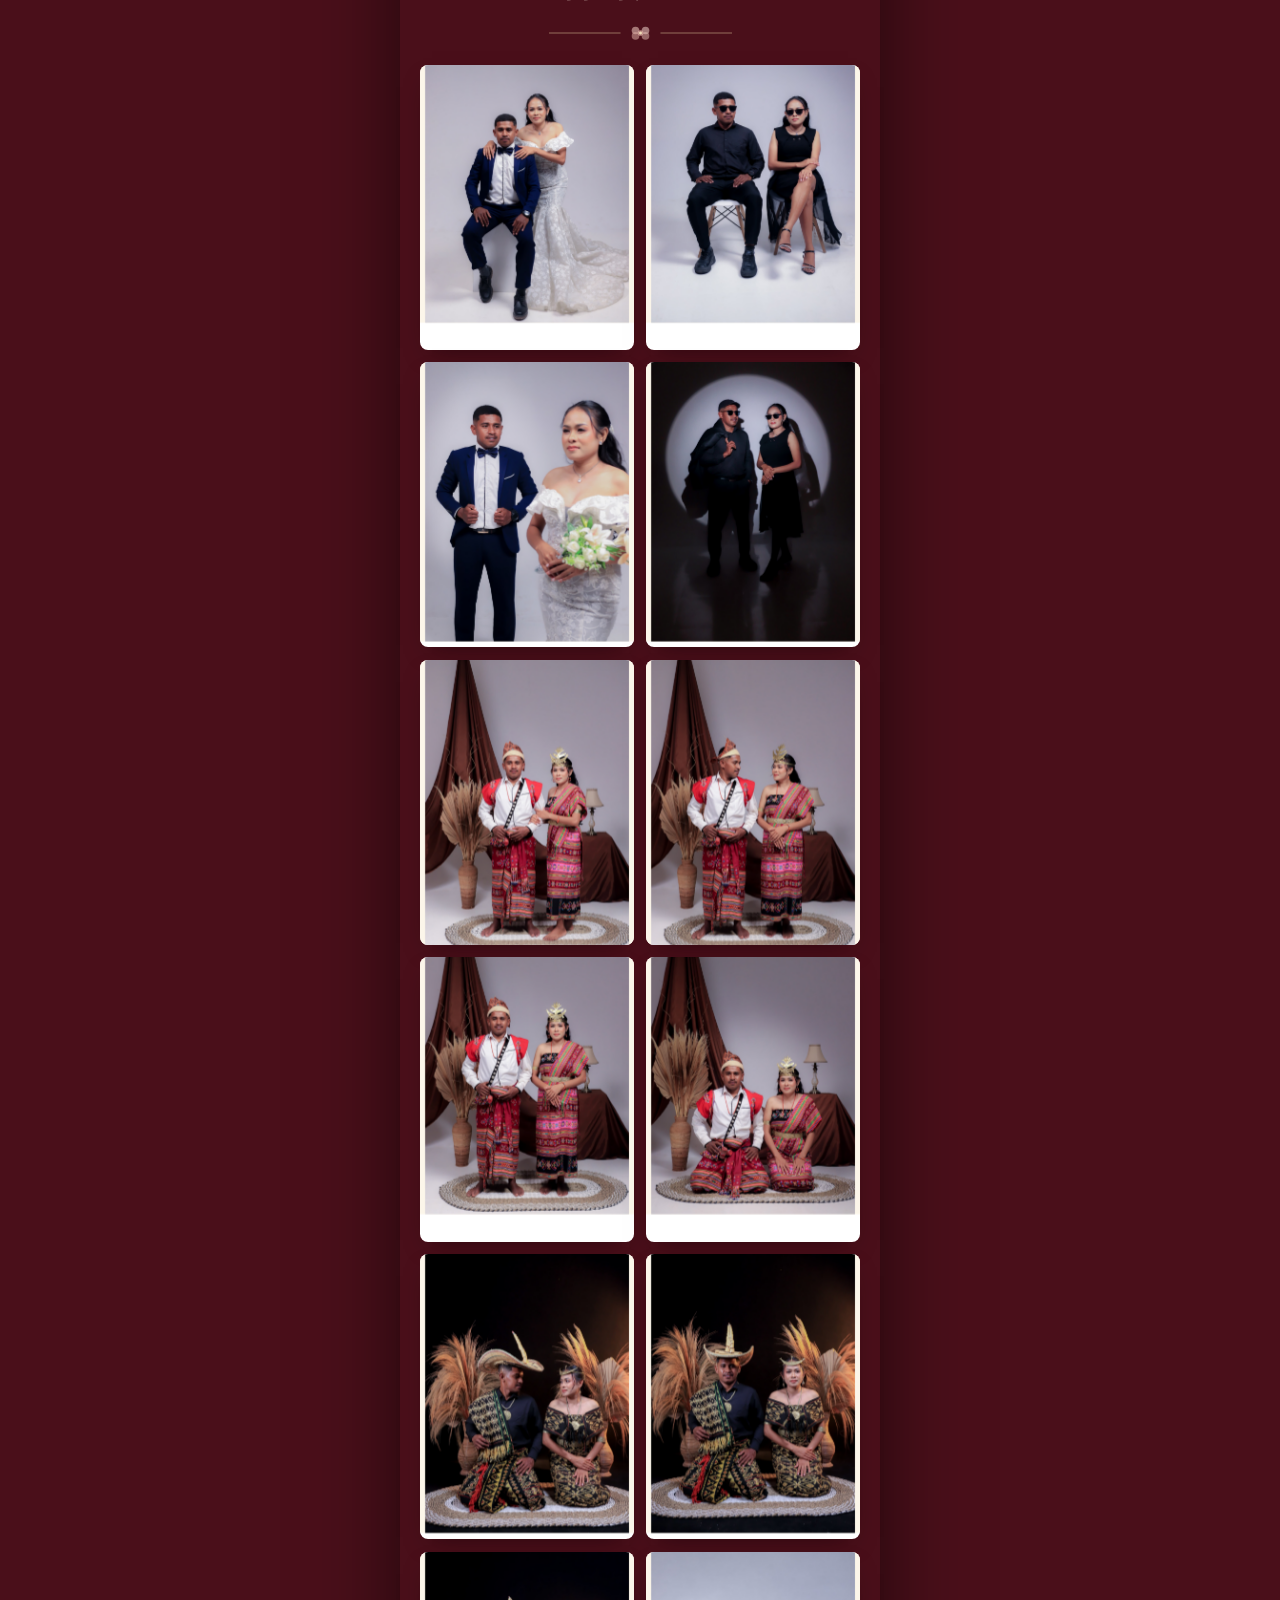
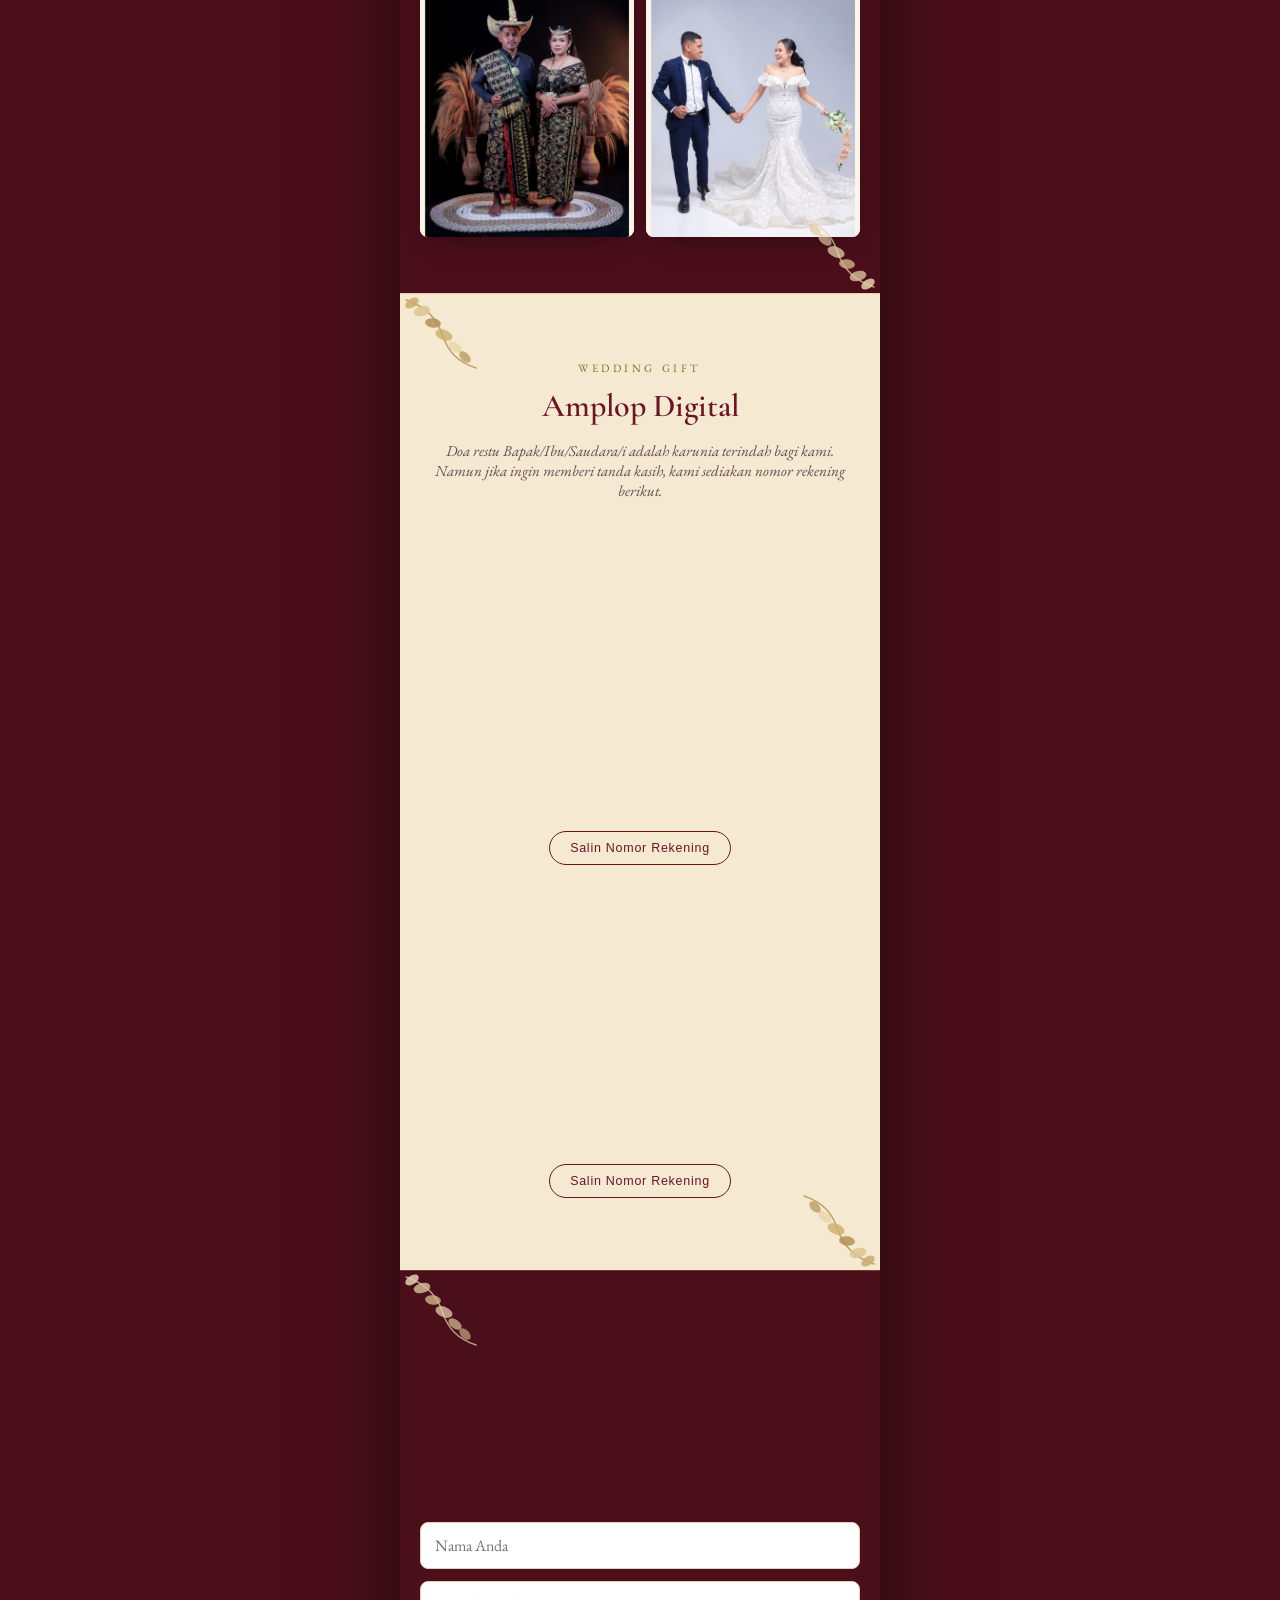
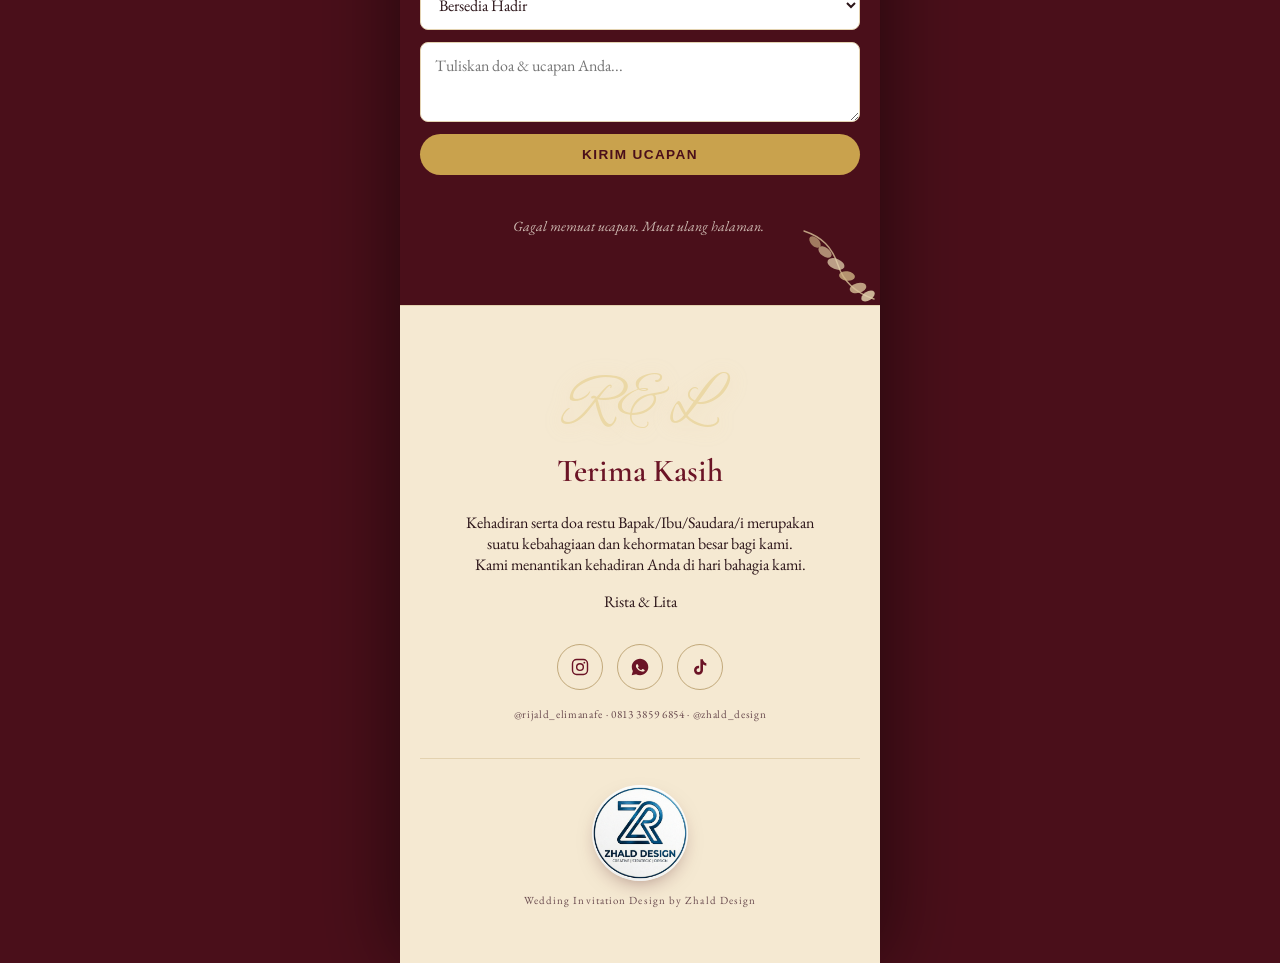
==== commit e4b486d1: "Update index.html" ====
--- a/index.html
+++ b/index.html
@@ -155,7 +155,7 @@
         <div class="event-sub">Selasa, 13 Oktober 2026 · 16.00 WITA</div>
         <div class="event-row">
           <svg width="16" height="16" viewBox="0 0 24 24" fill="none" stroke="currentColor" stroke-width="2"><path d="M20 10c0 6-8 12-8 12S4 16 4 10a8 8 0 0116 0z"/><circle cx="12" cy="10" r="3"/></svg>
-          <span>Rumah Alm. Bapak Yefrit Tameno</span>
+          <span>Rumah Bpk. Yefrit Tameno (Alm.), Desa Pukdale (Tetebudale)</span>
         </div>
       </div>
       
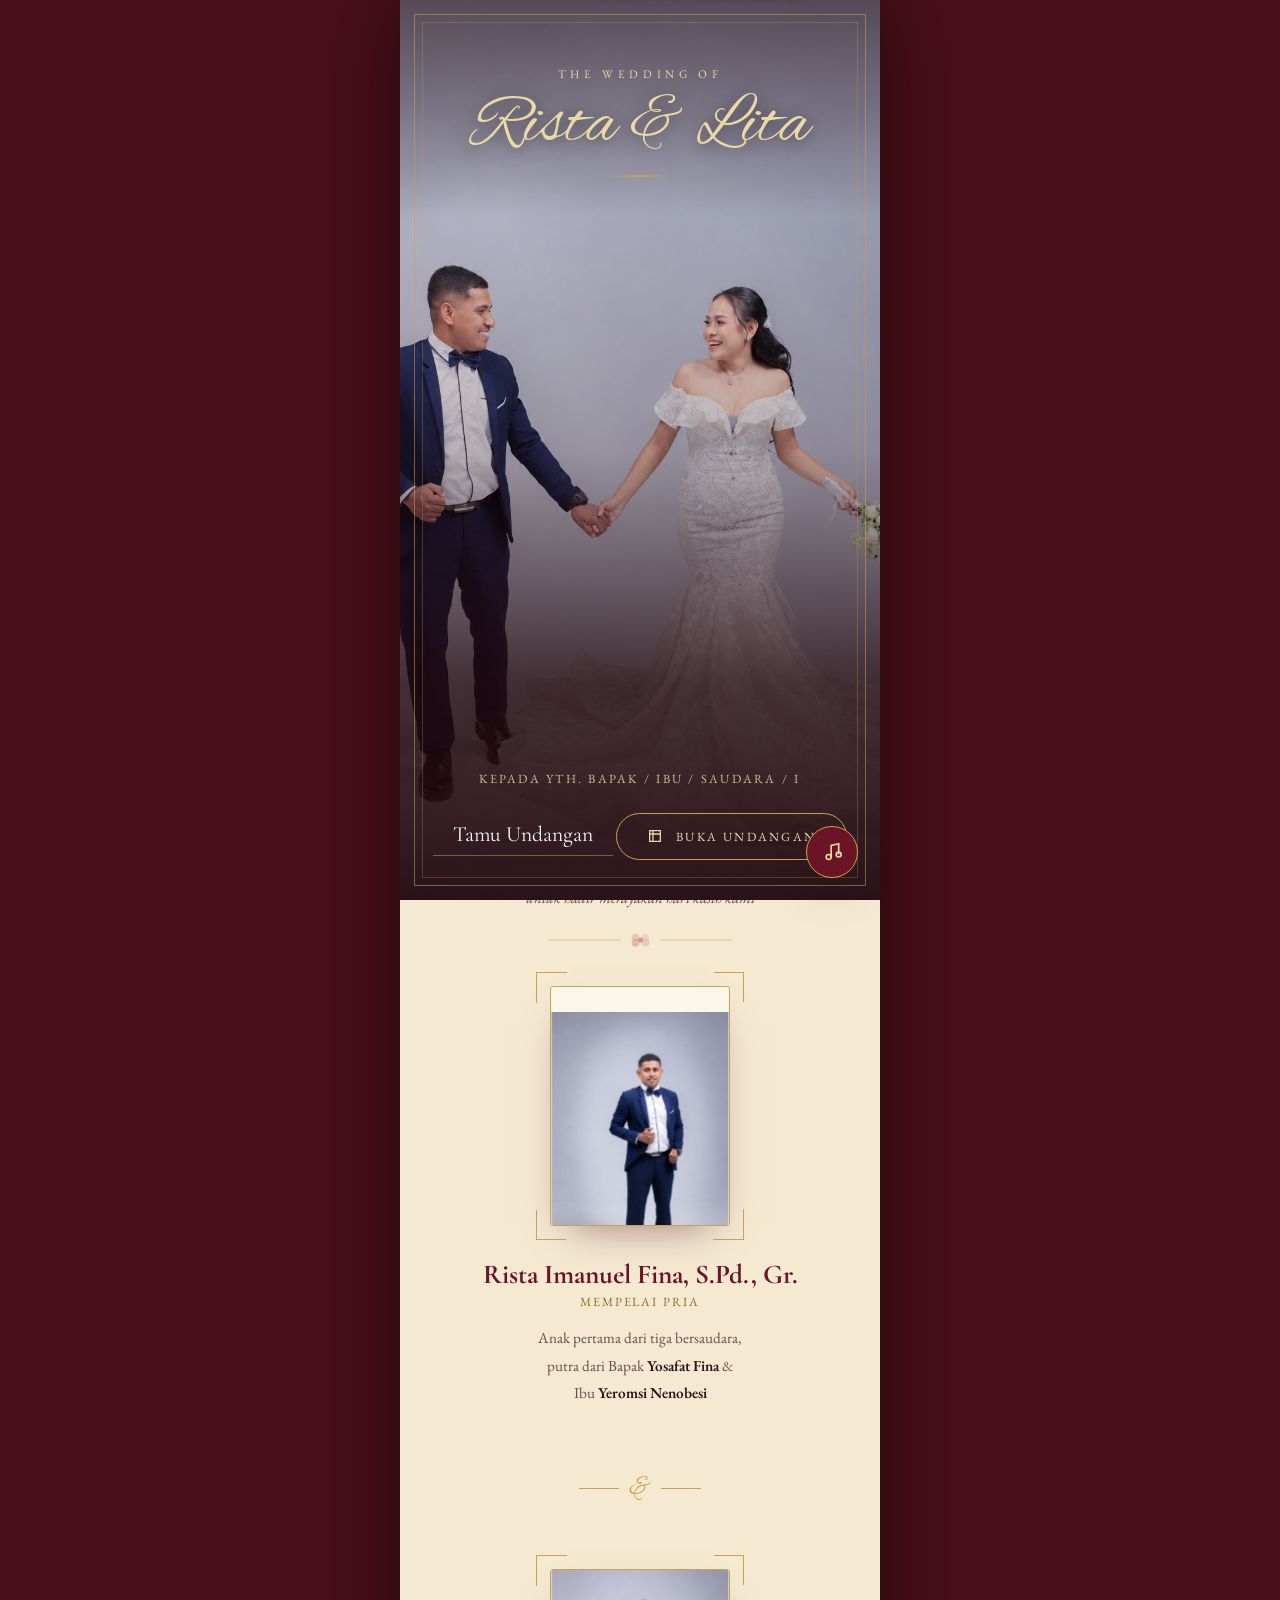
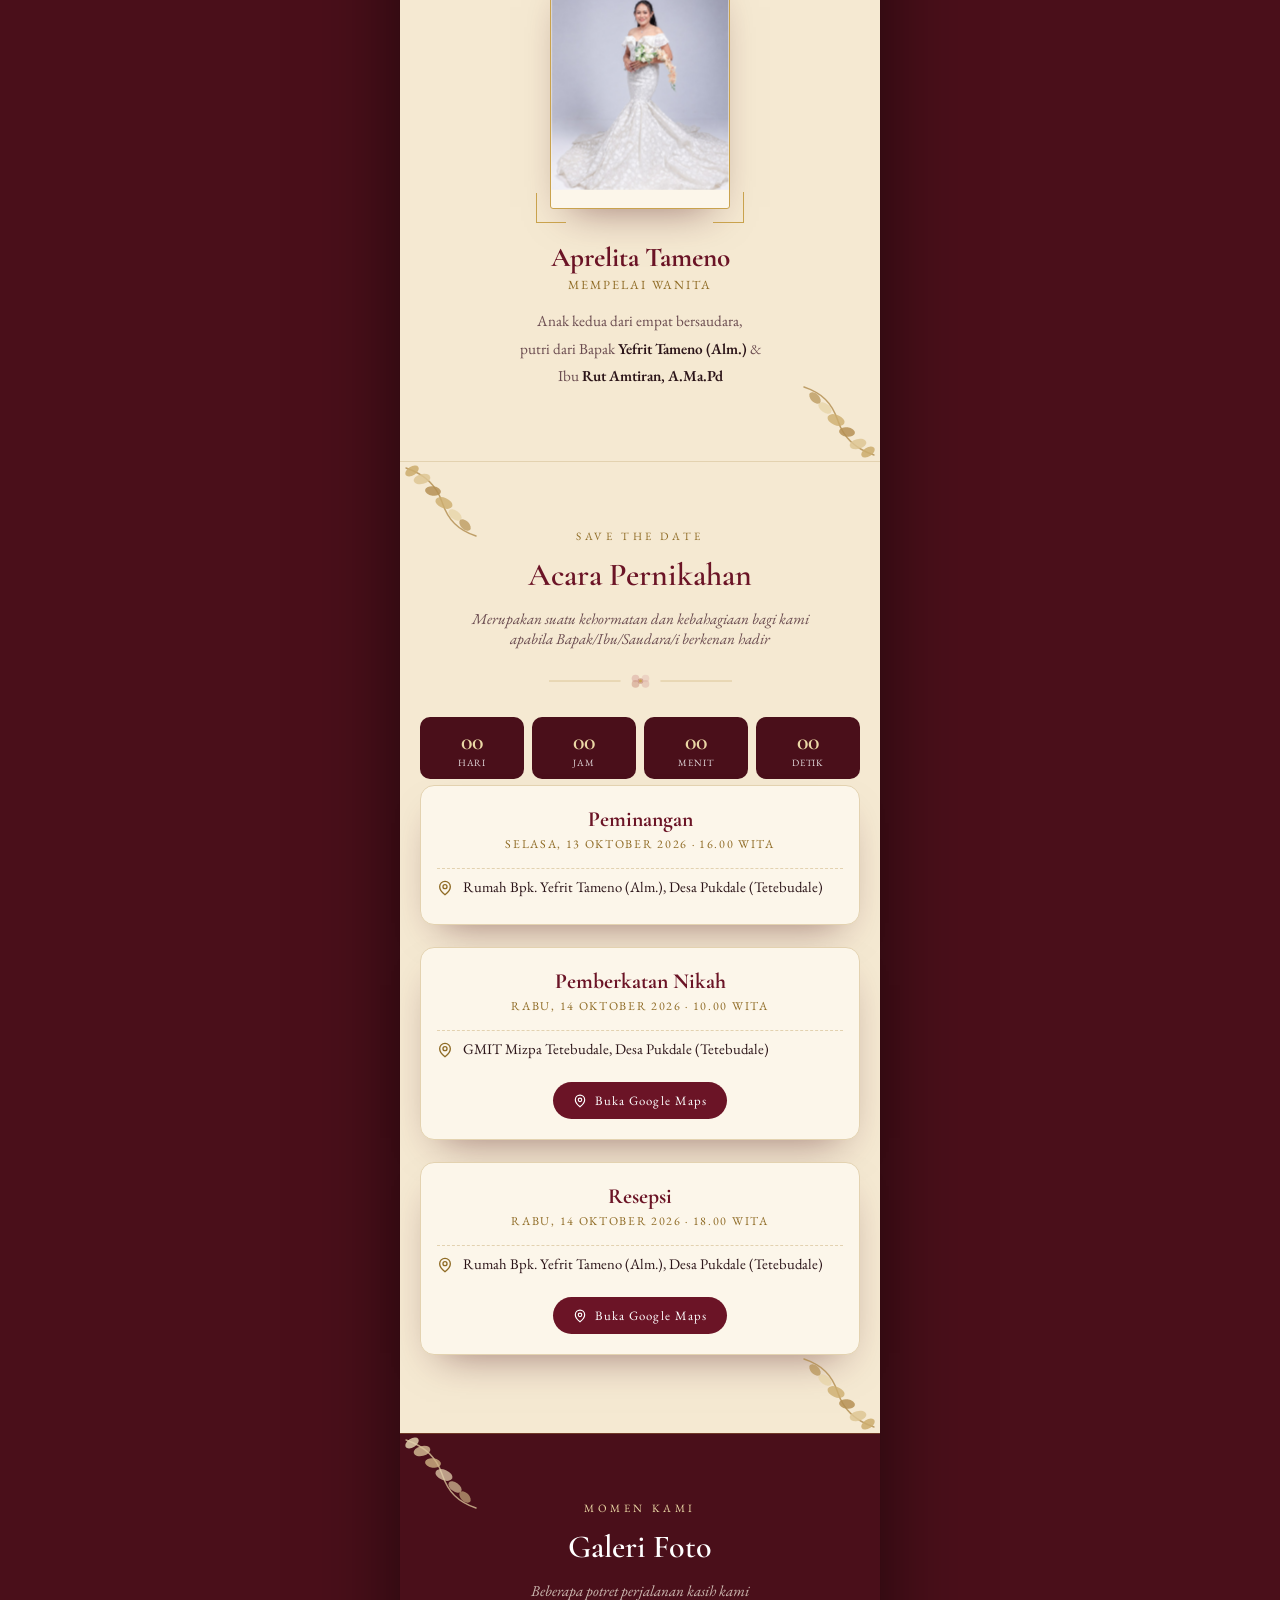
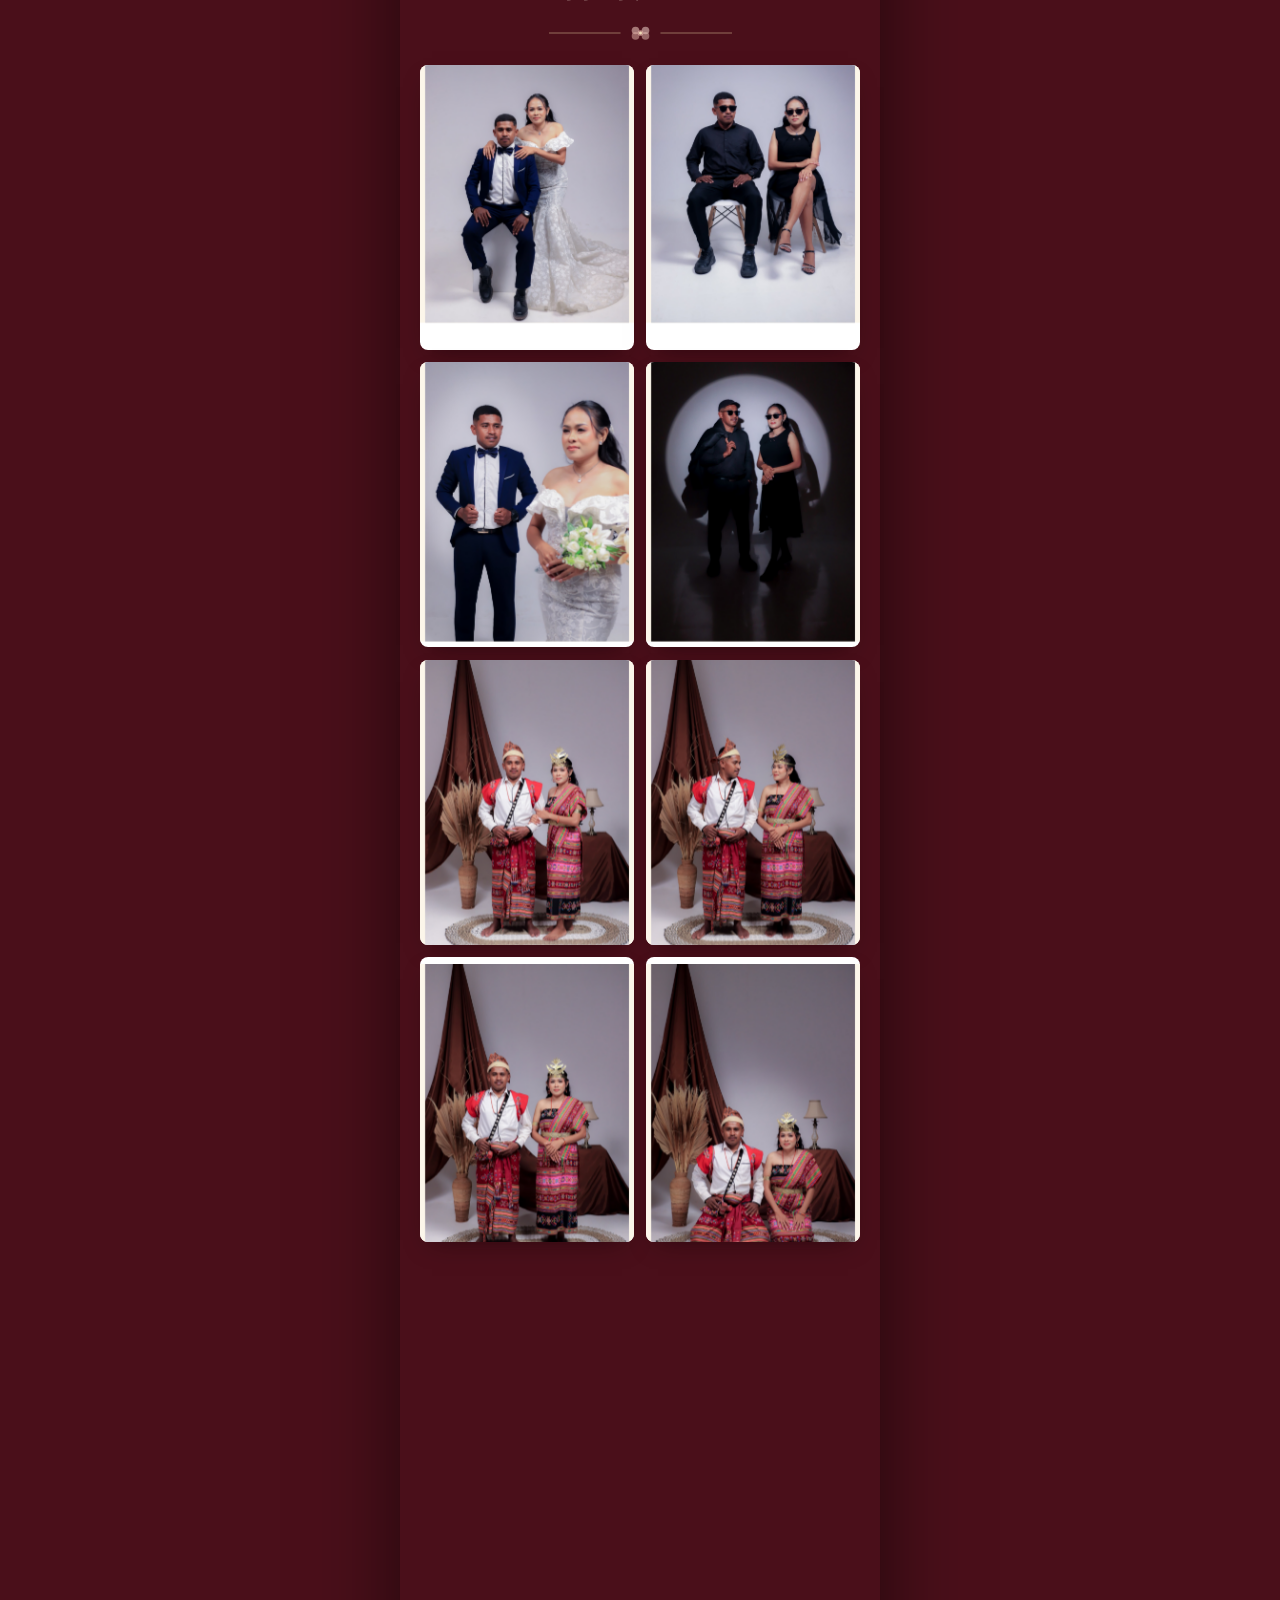
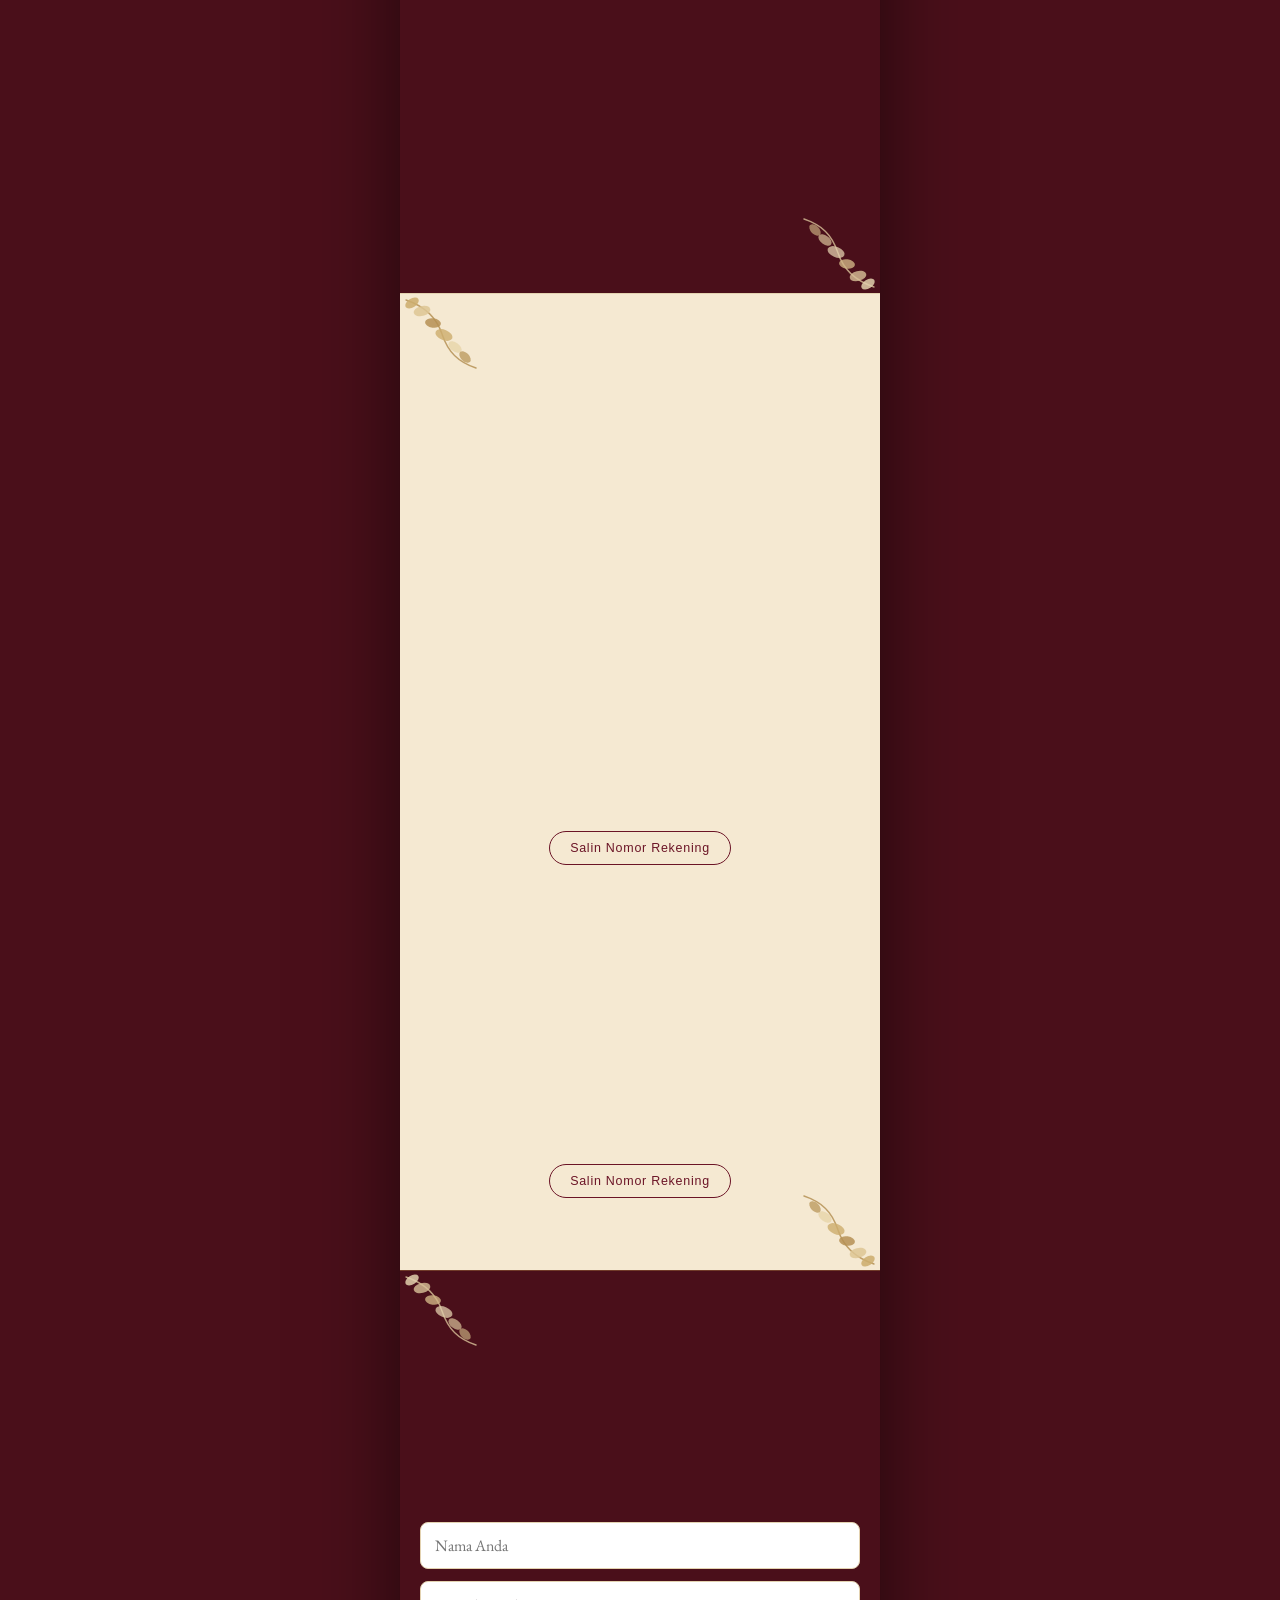
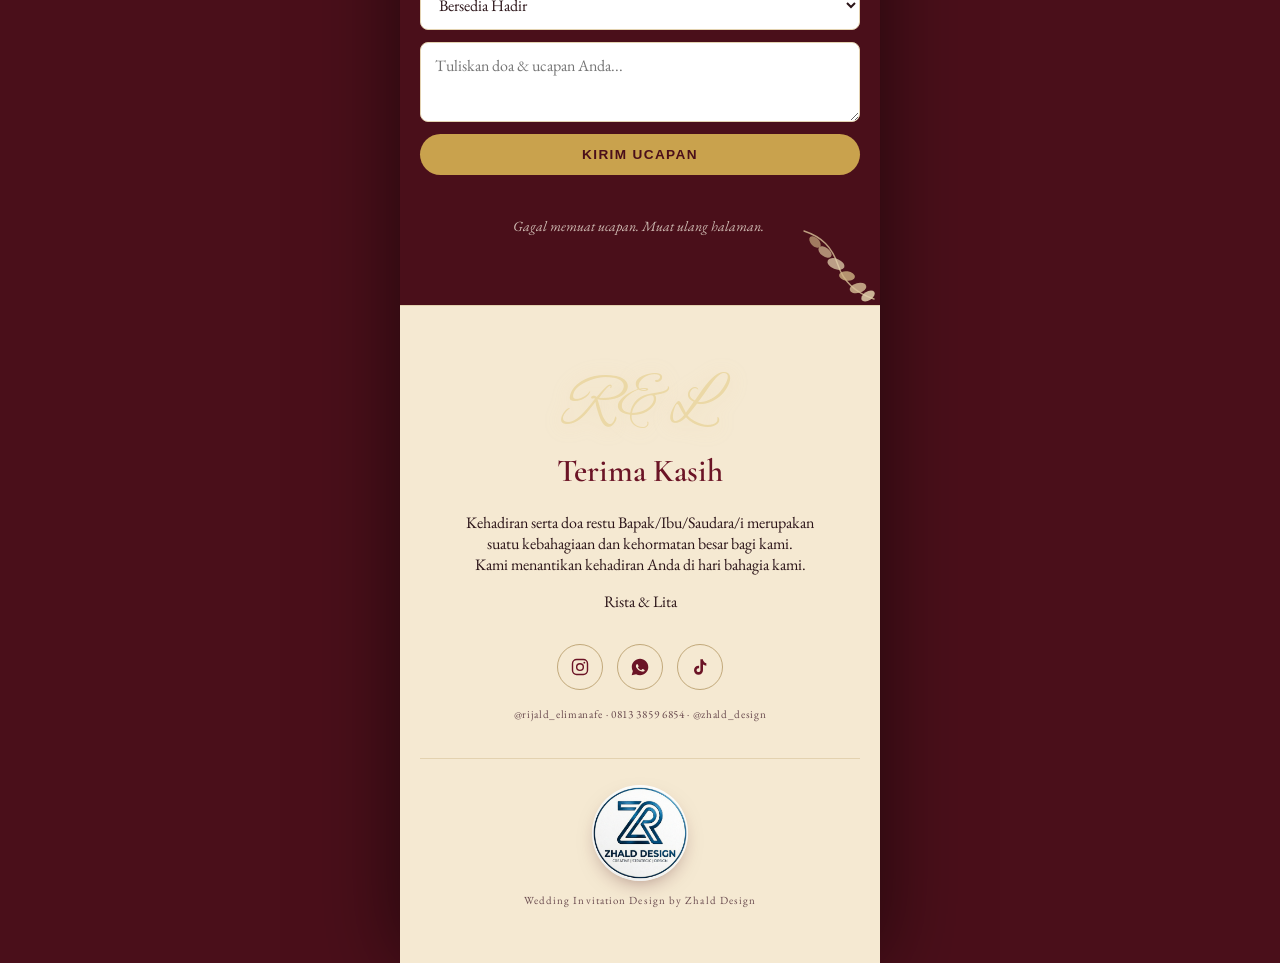
==== commit f2a0f4c8: "Update index.html" ====
--- a/index.html
+++ b/index.html
@@ -44,7 +44,7 @@
 
   <!-- ============ MAIN INVITATION ============ -->
   <audio id="bgMusic" loop preload="auto" playsinline>
-    <source src="Richard Marx - Right Here Waiting _ Lirik Terjemahan.mp3" type="audio/mpeg">
+    <source src="Westlife - My Love Lyrics.mp3" type="audio/mpeg">
   </audio>
 
   <button id="musicToggle" type="button" aria-label="Putar / jeda musik">
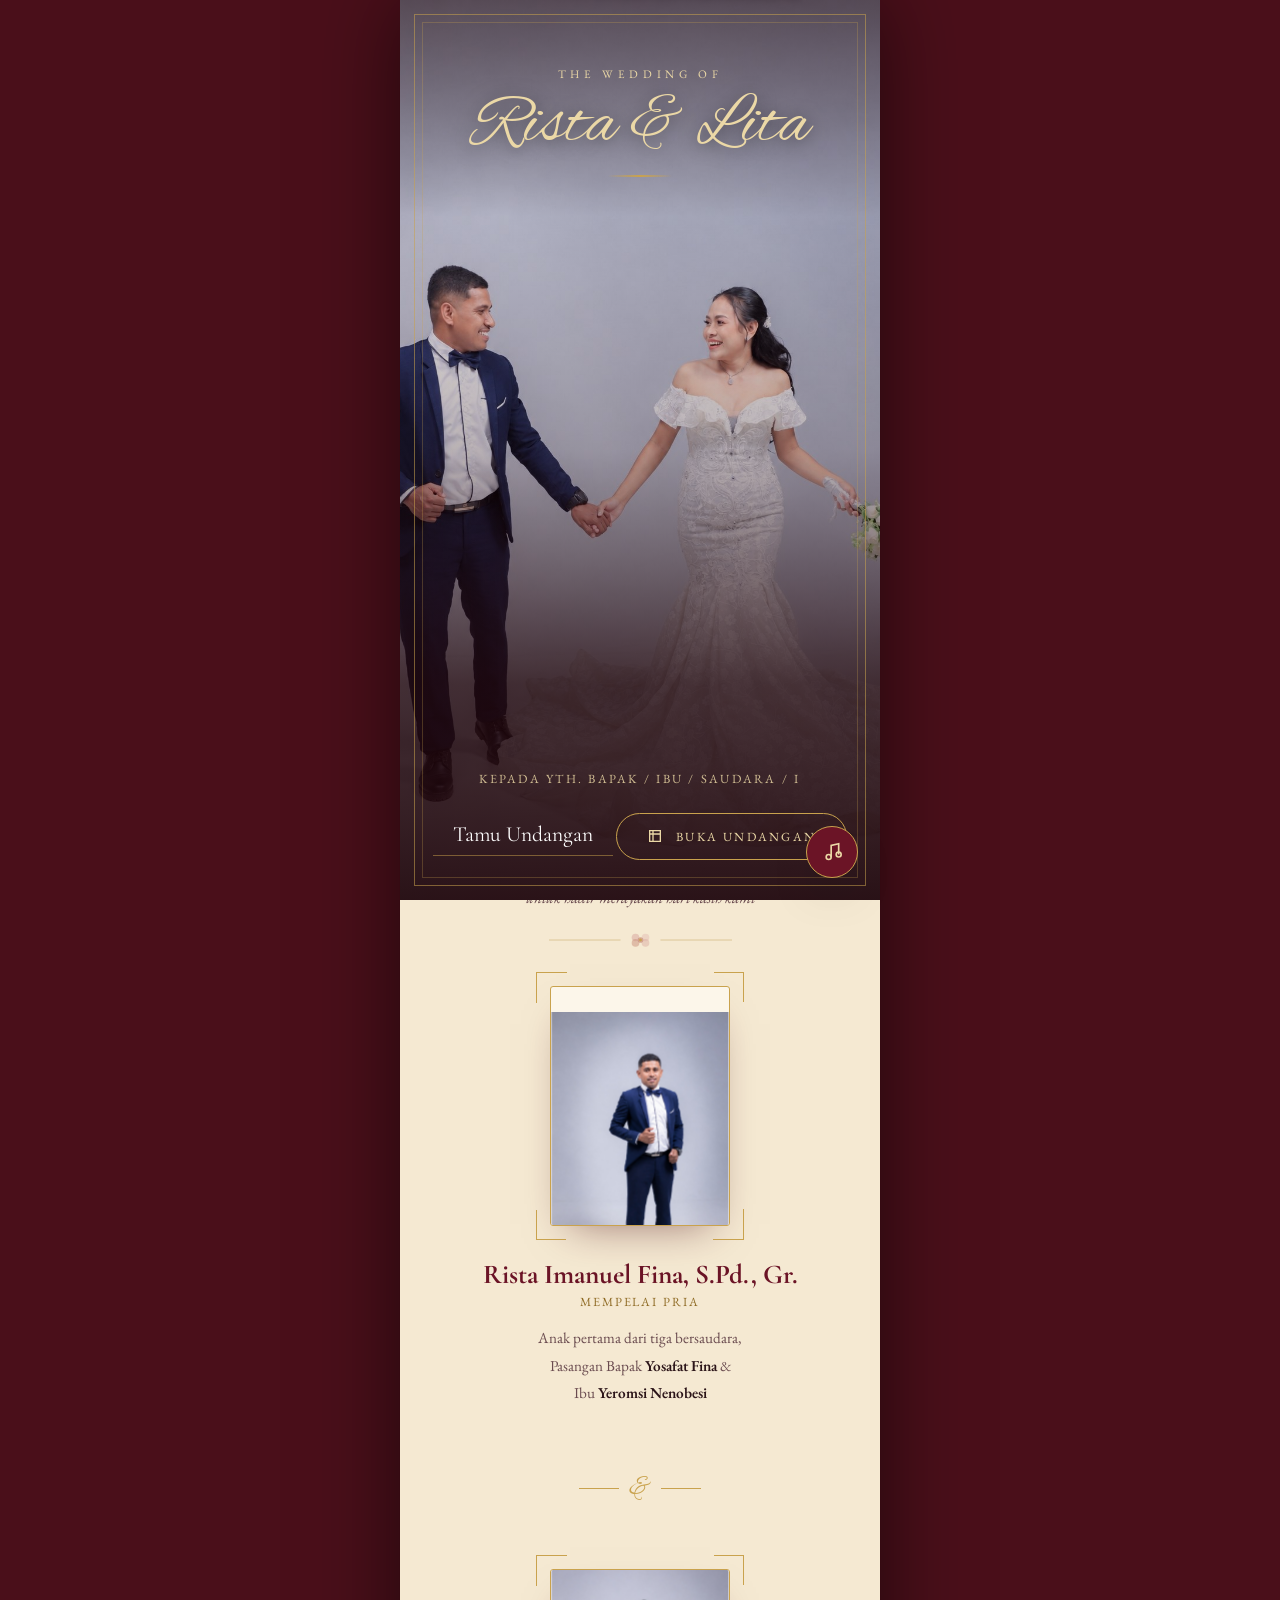
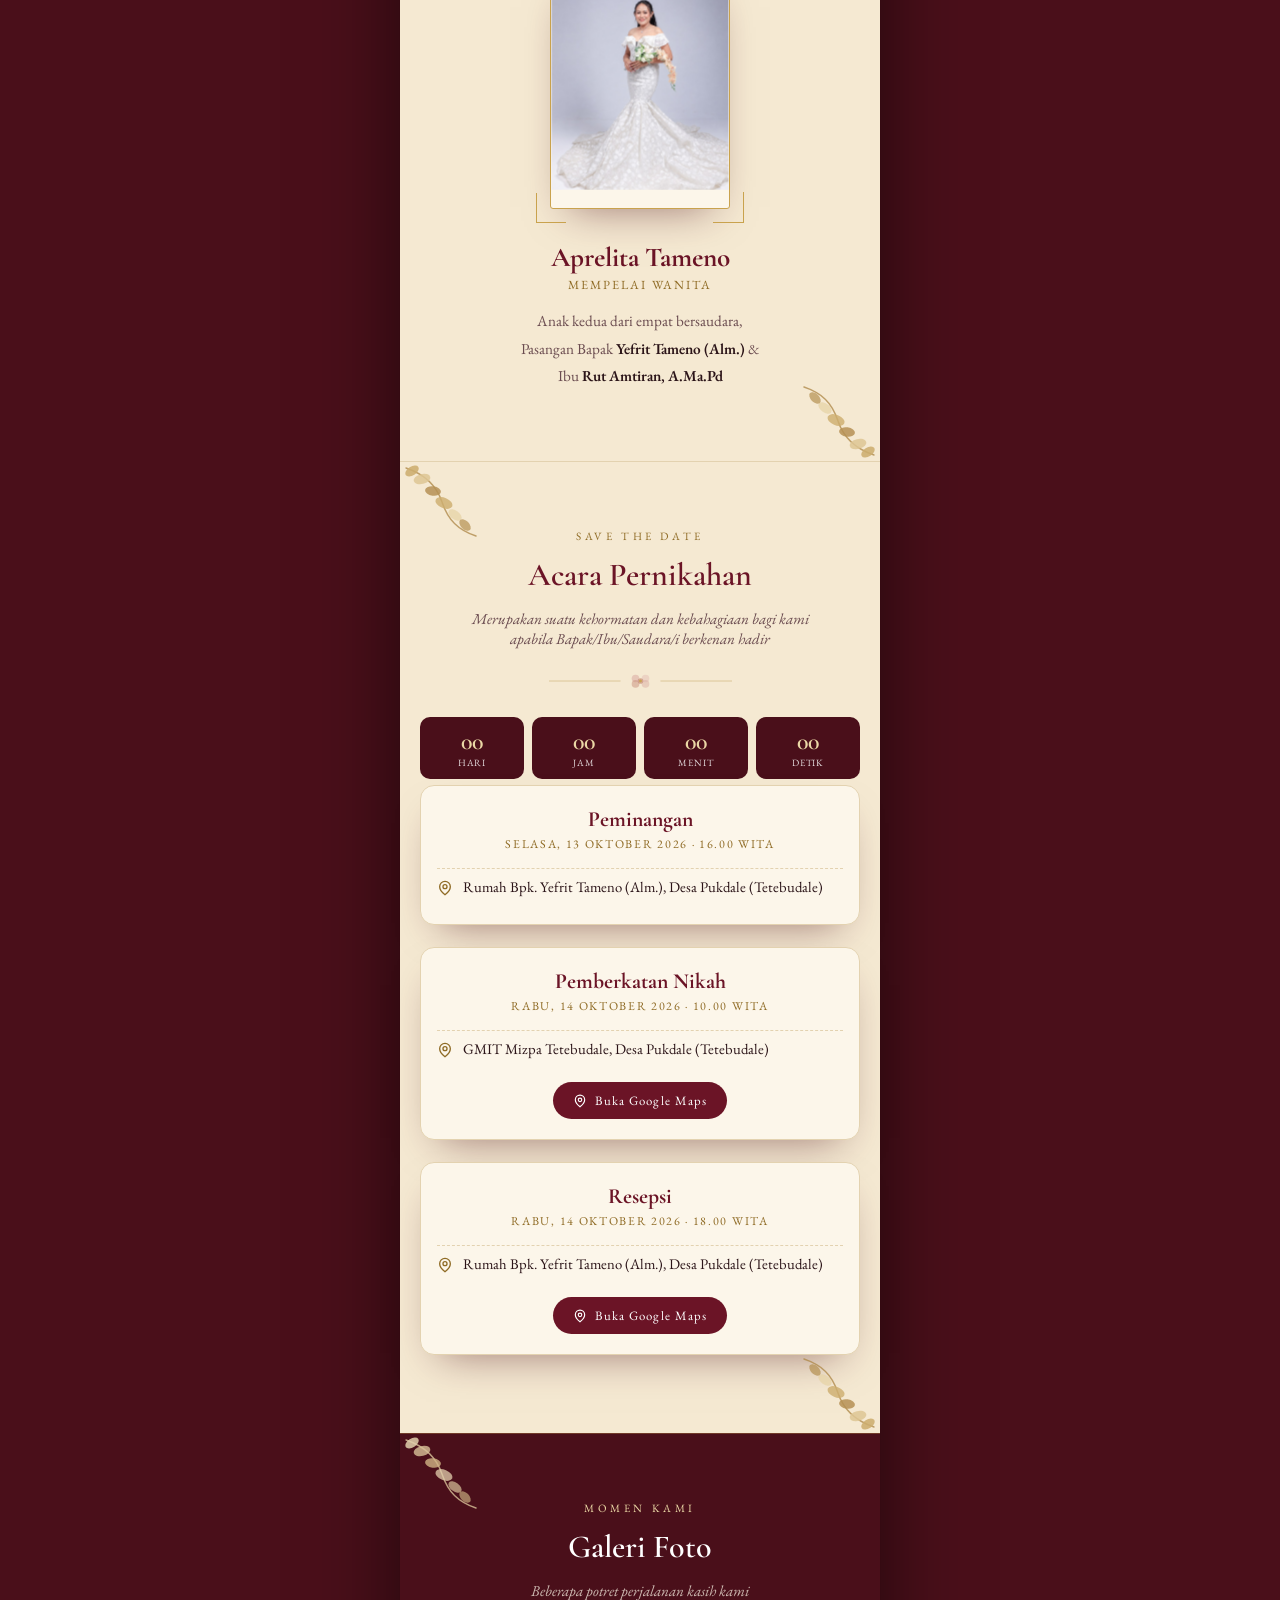
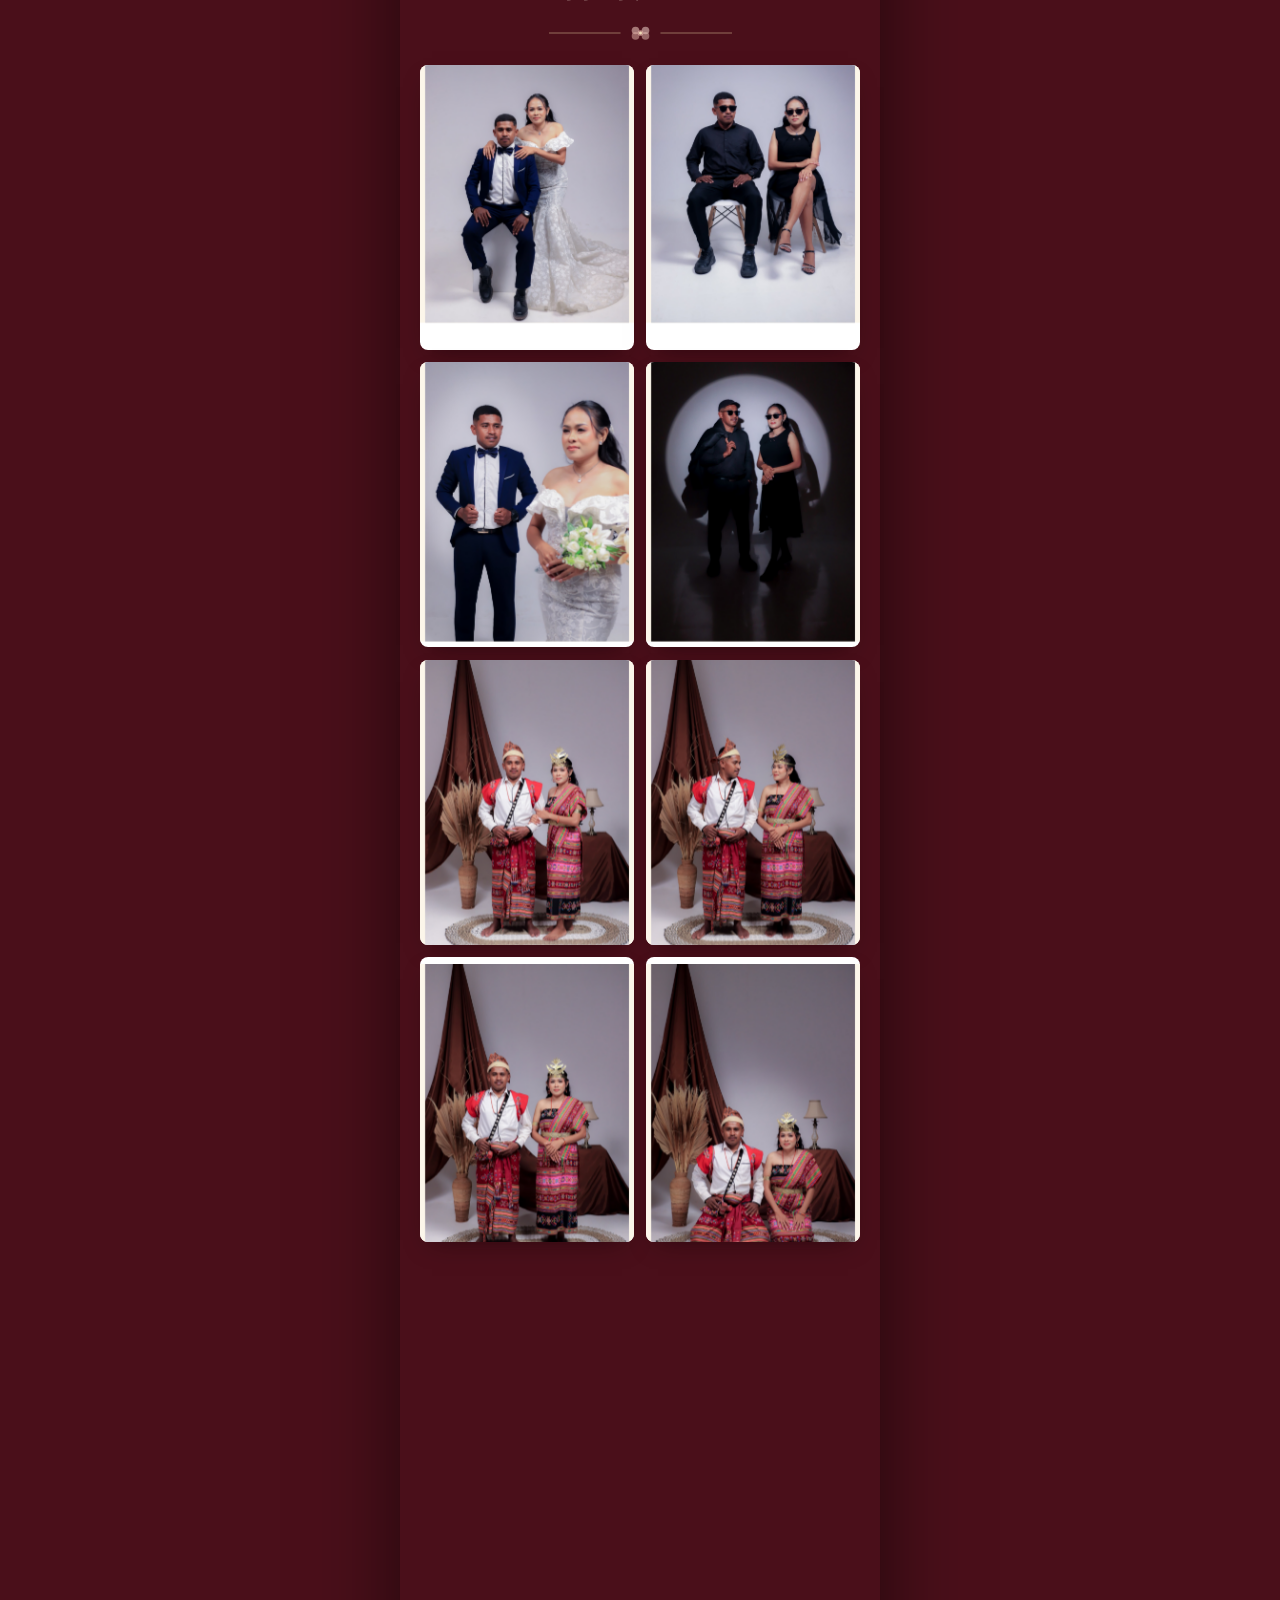
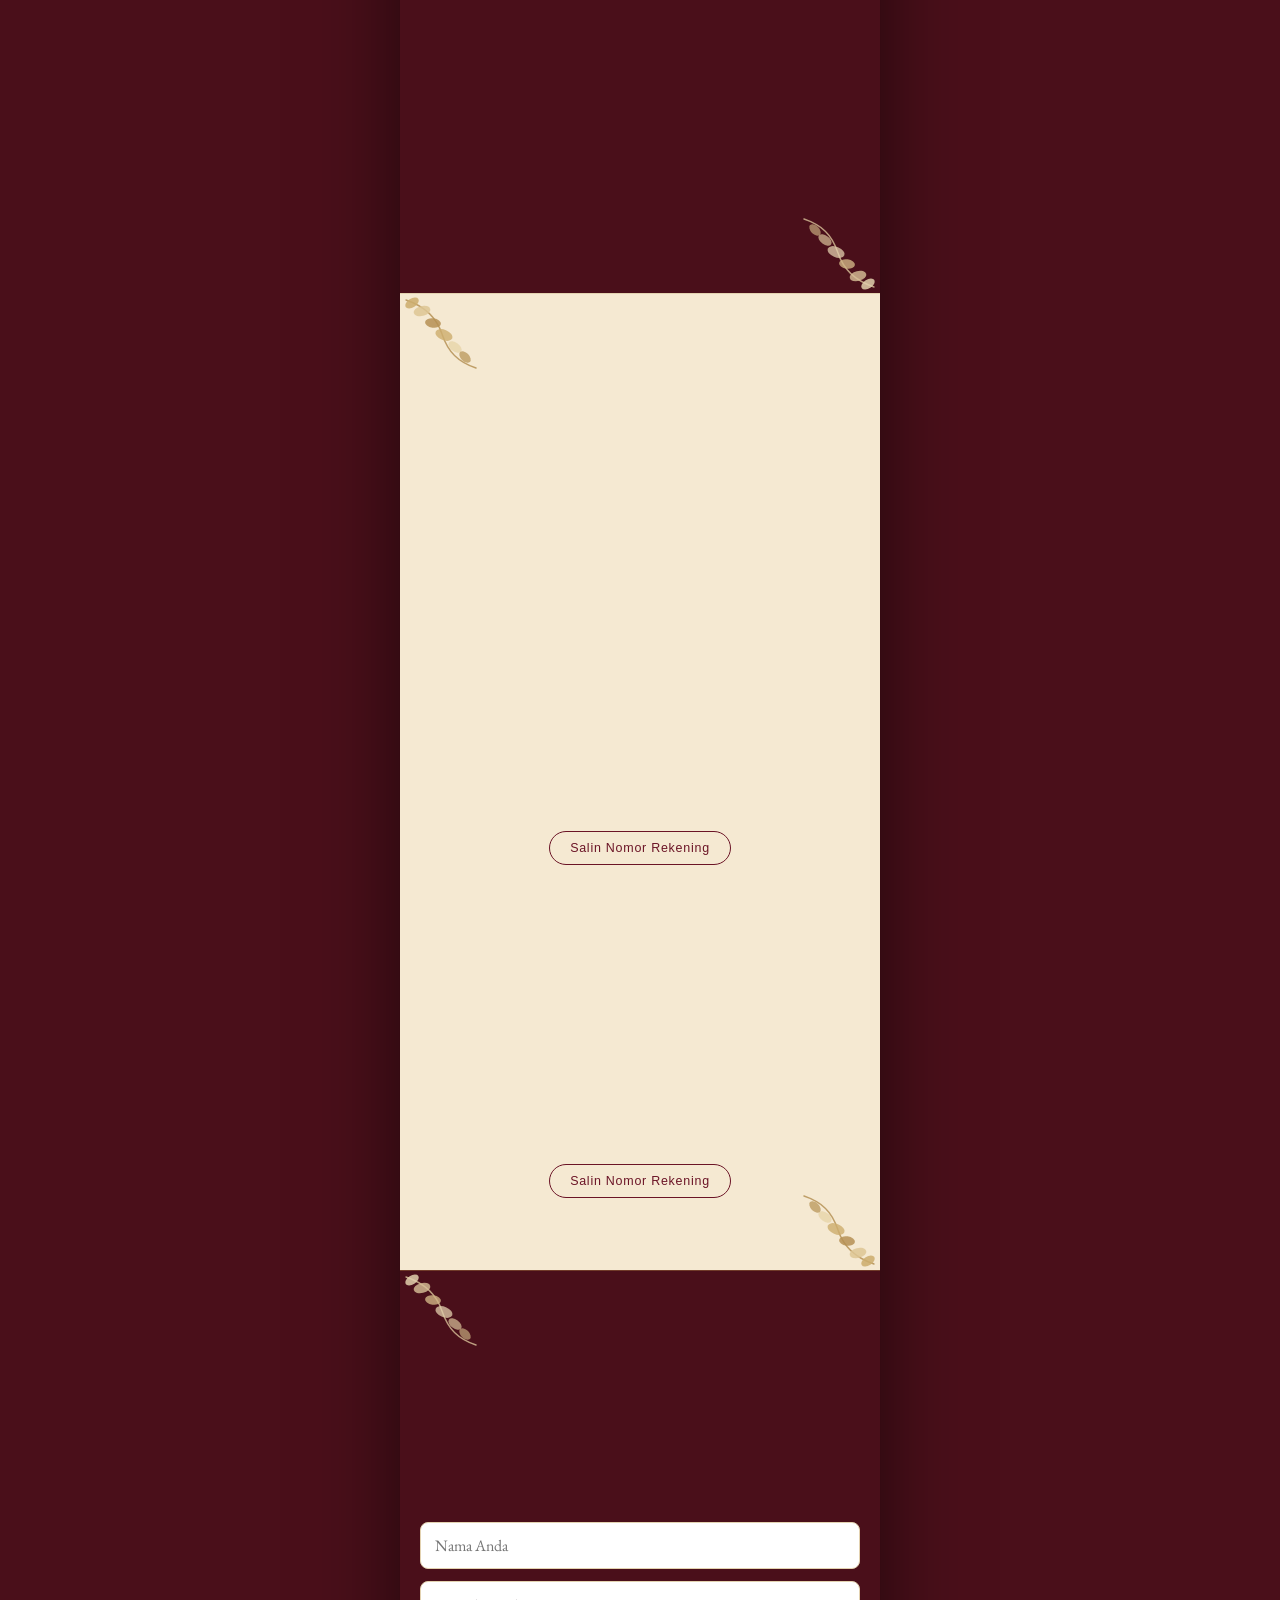
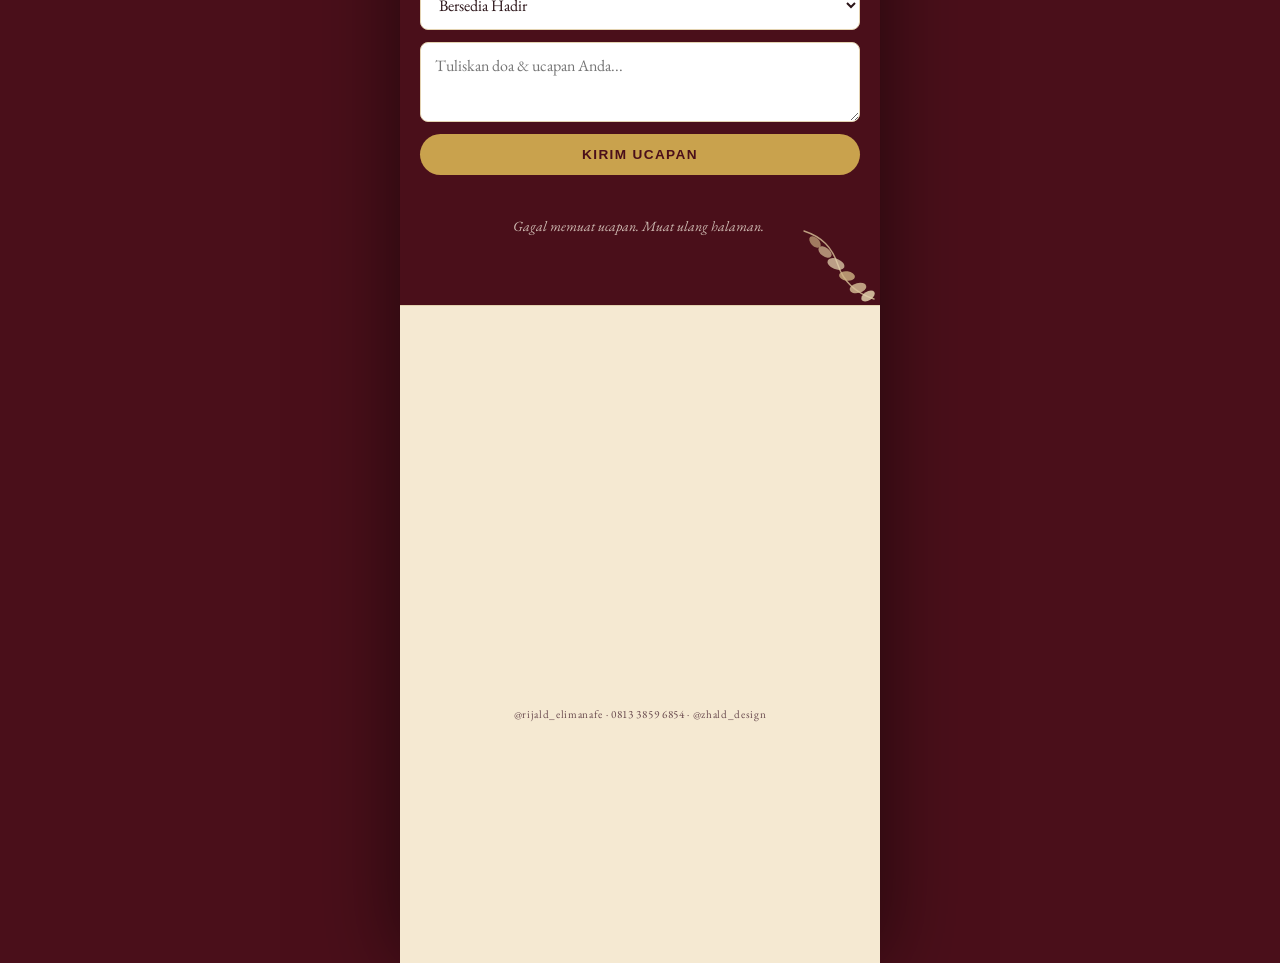
==== commit 31bd9c5e: "Update index.html" ====
--- a/index.html
+++ b/index.html
@@ -111,7 +111,7 @@
           <div class="couple-role">Mempelai Pria</div>
           <p class="couple-meta">
             Anak pertama dari tiga bersaudara,<br>
-            putra dari Bapak <b>Yosafat Fina</b> &amp;<br>
+            Pasangan Bapak <b>Yosafat Fina</b> &amp;<br>
             Ibu <b>Yeromsi Nenobesi</b>
           </p>
         </div>
@@ -129,7 +129,7 @@
           <div class="couple-role">Mempelai Wanita</div>
           <p class="couple-meta">
             Anak kedua dari empat bersaudara,<br>
-            putri dari Bapak <b>Yefrit Tameno (Alm.)</b> &amp;<br>
+            Pasangan Bapak <b>Yefrit Tameno (Alm.)</b> &amp;<br>
             Ibu <b>Rut Amtiran, A.Ma.Pd</b>
           </p>
         </div>
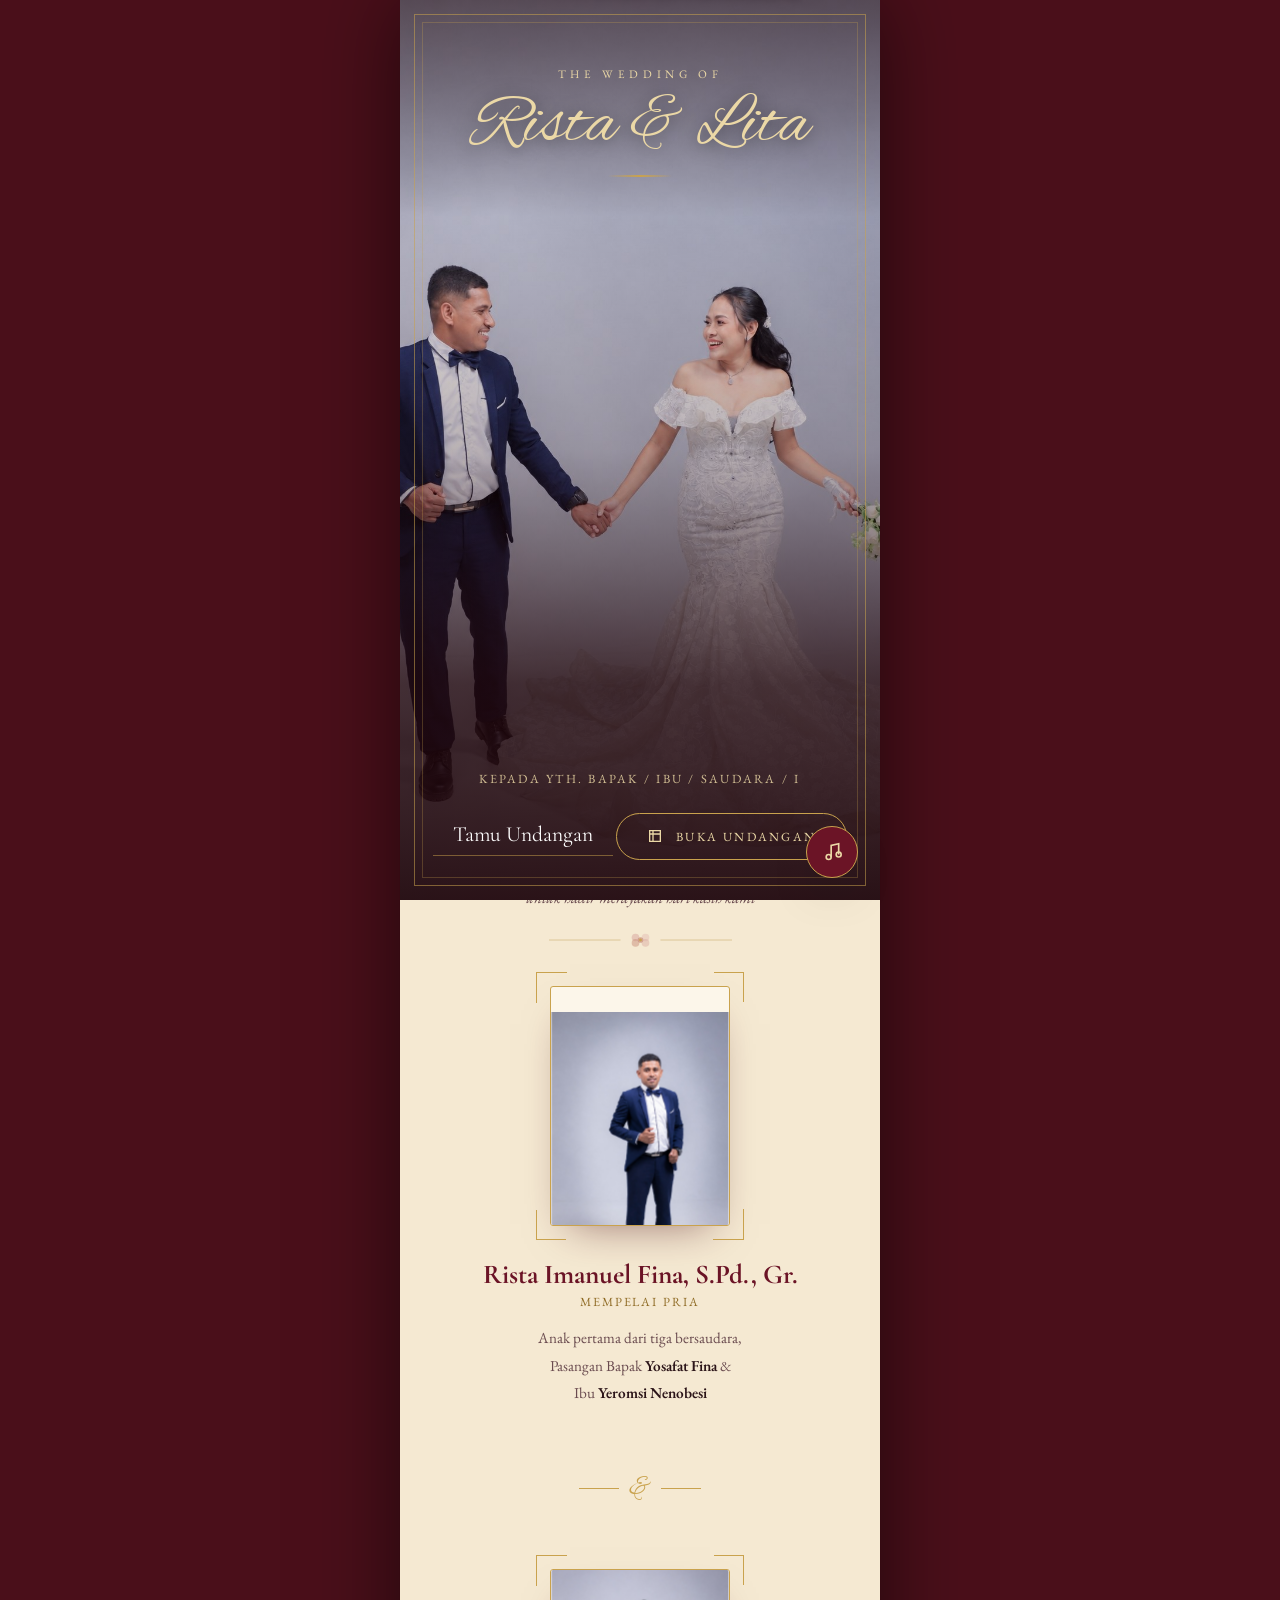
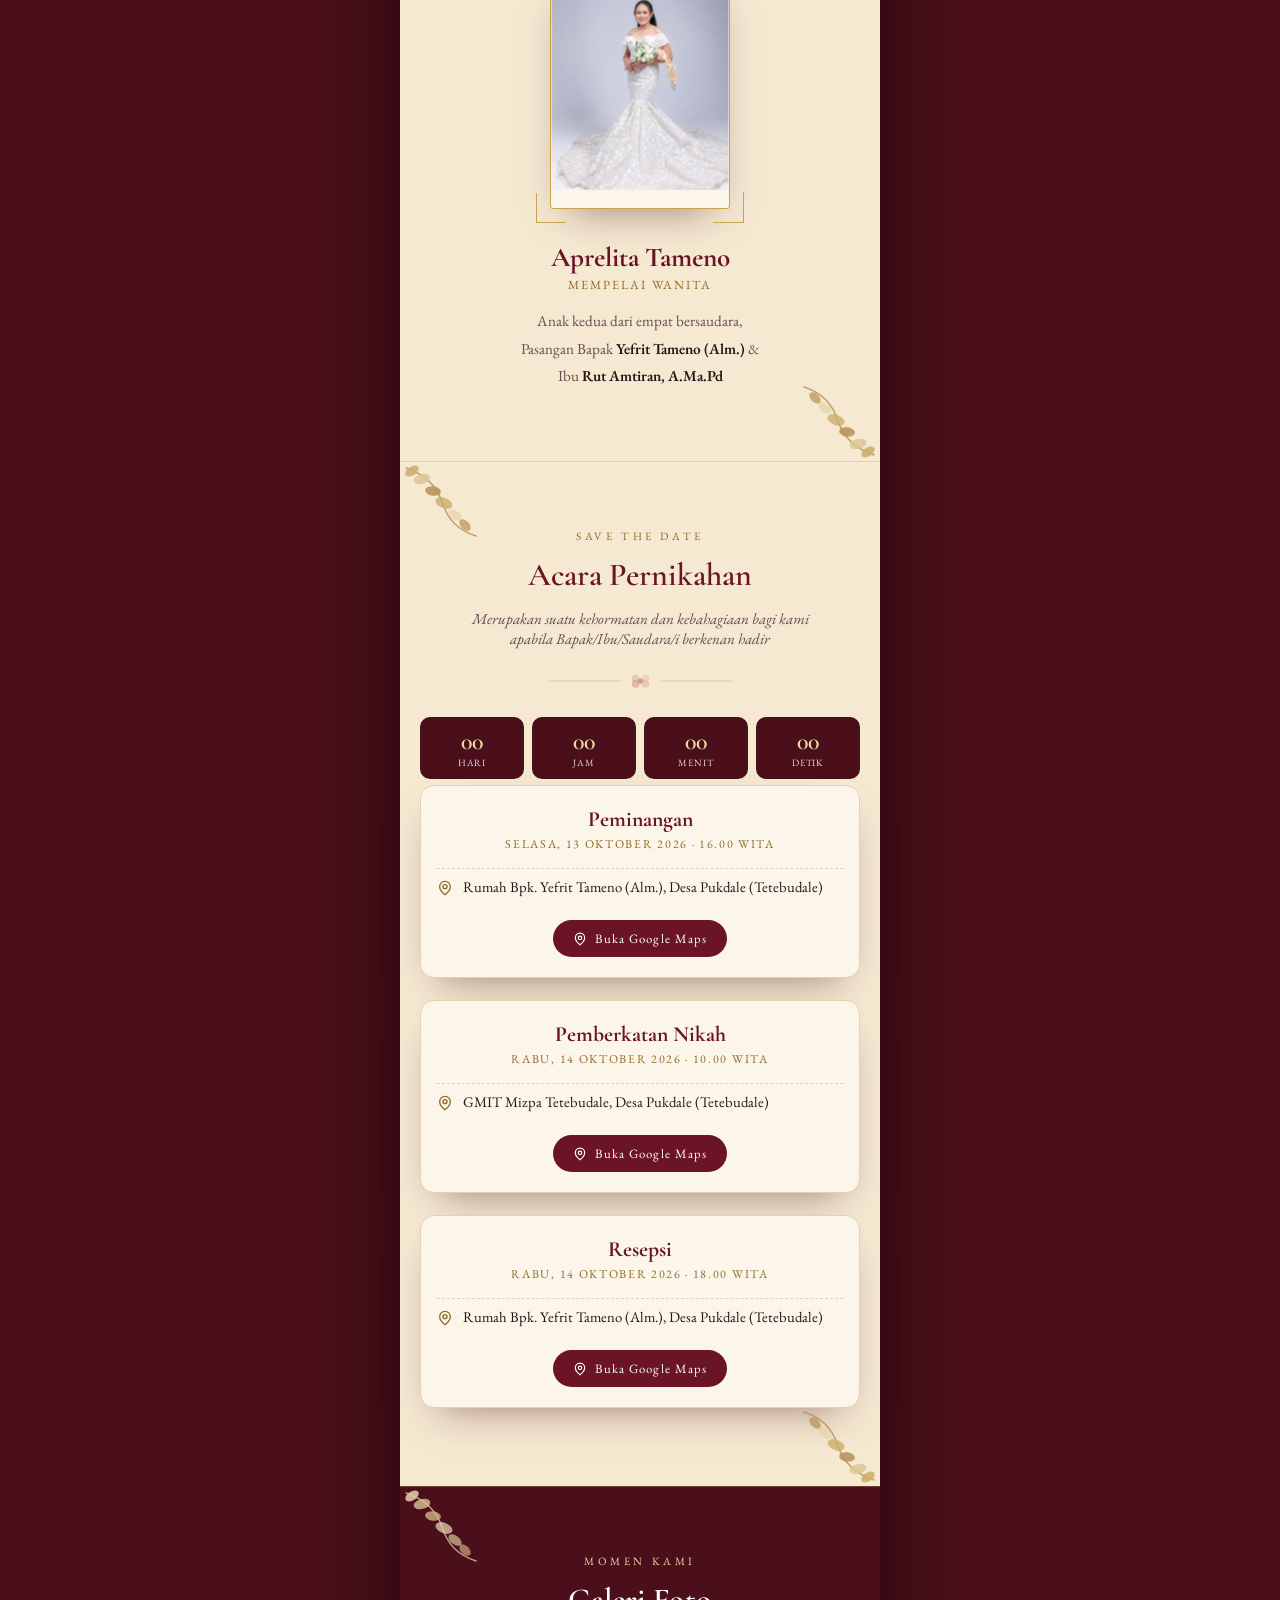
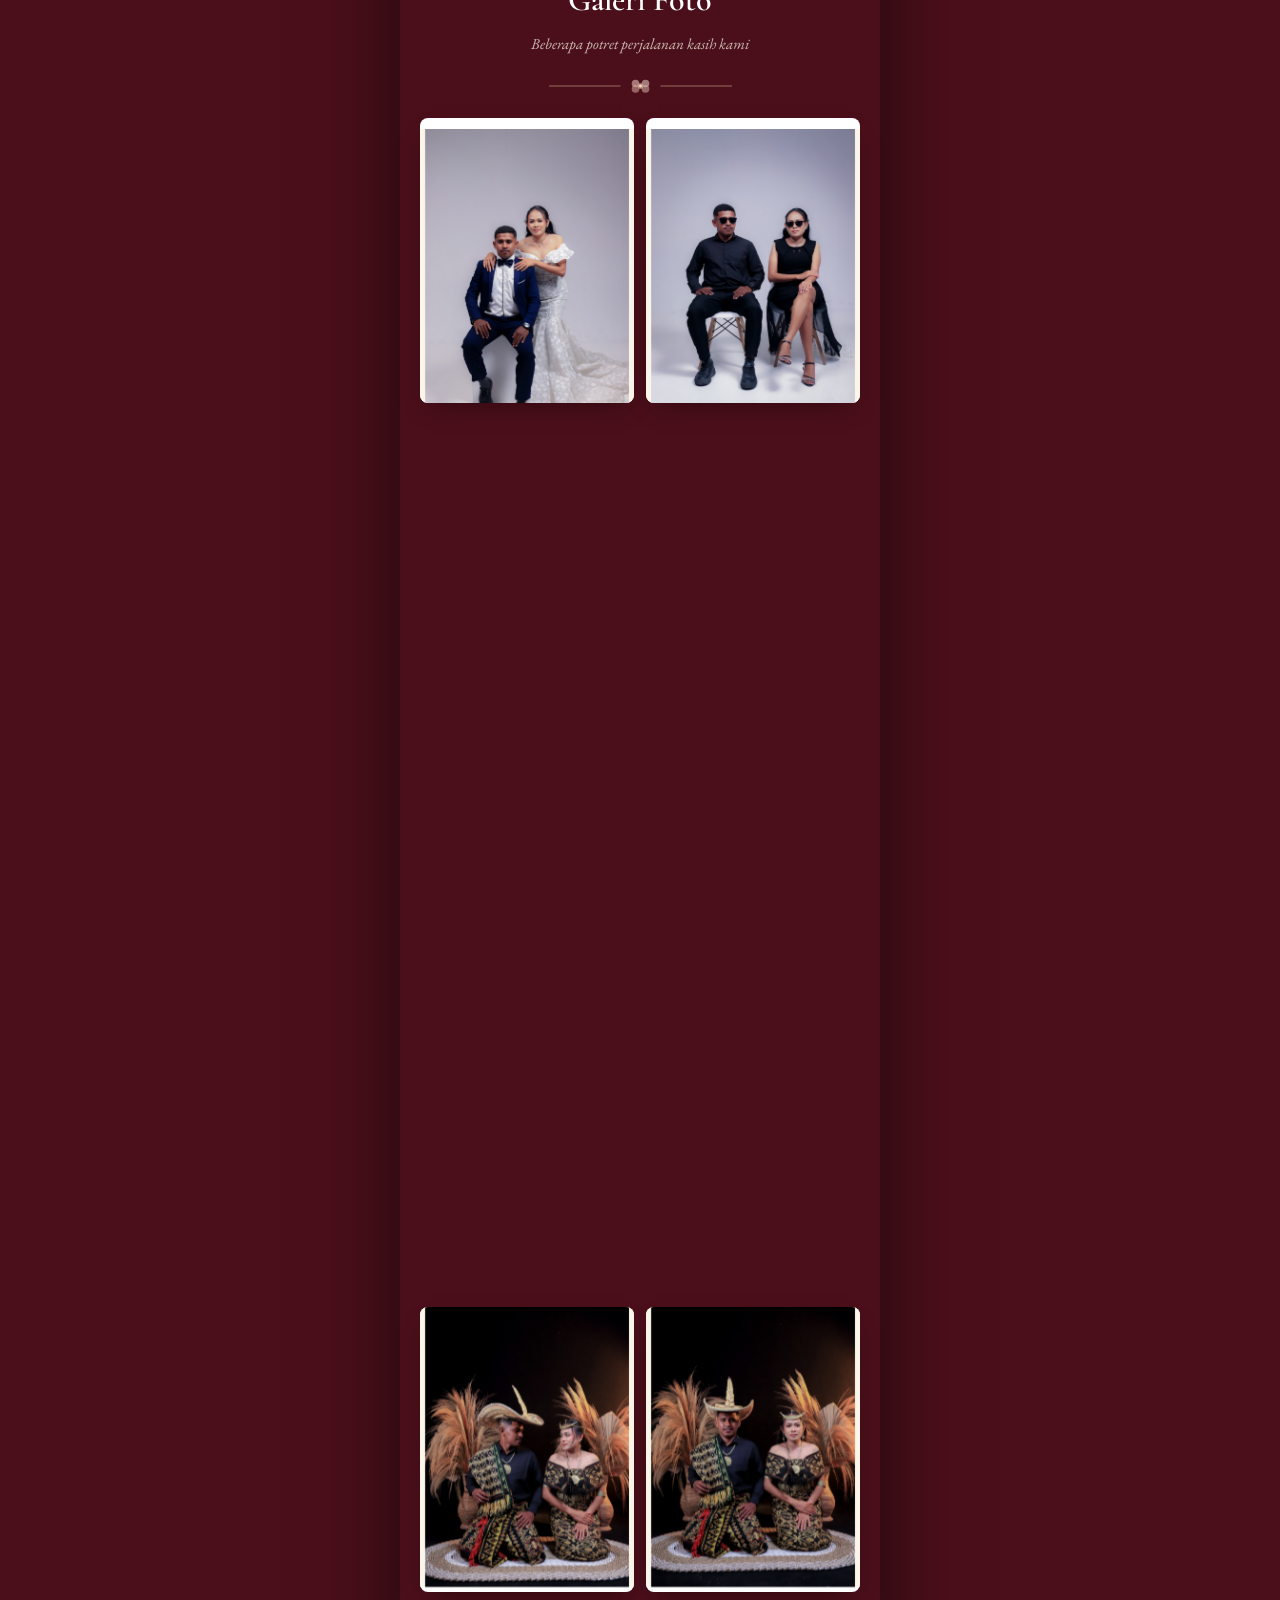
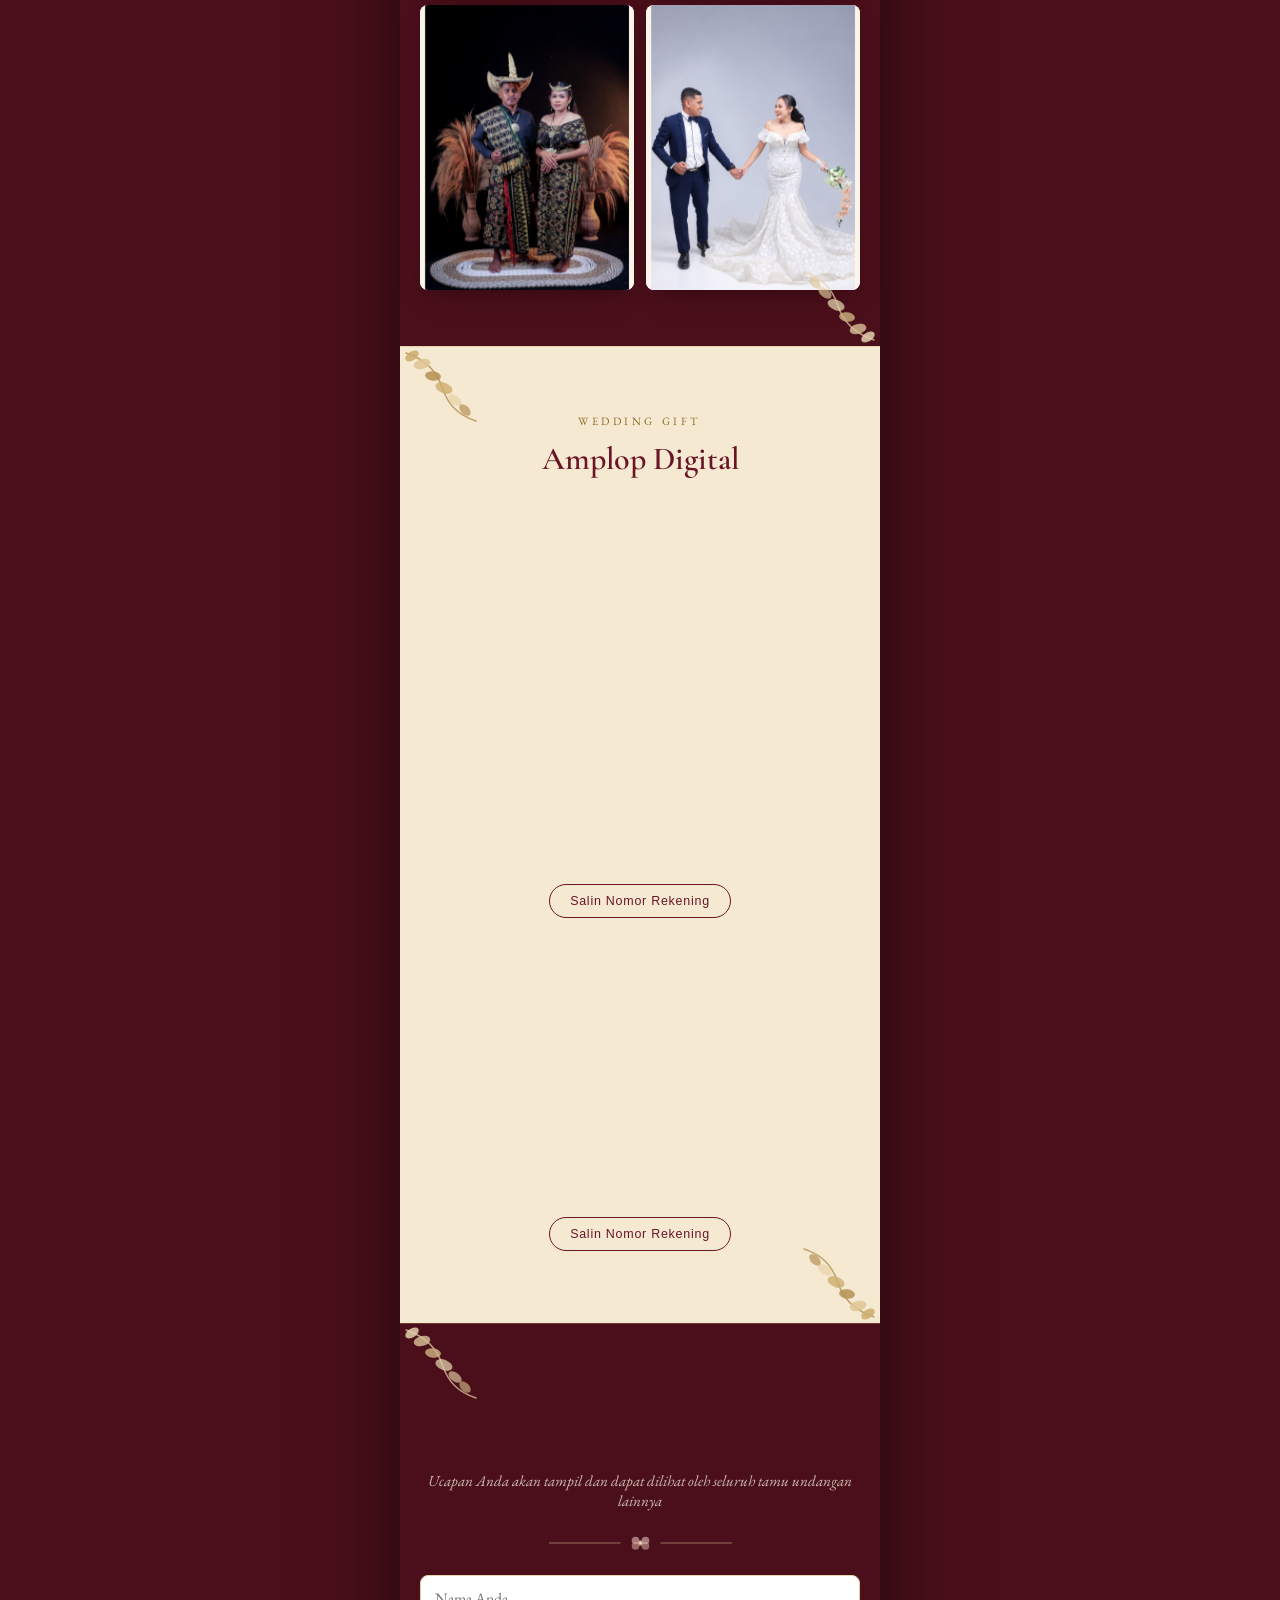
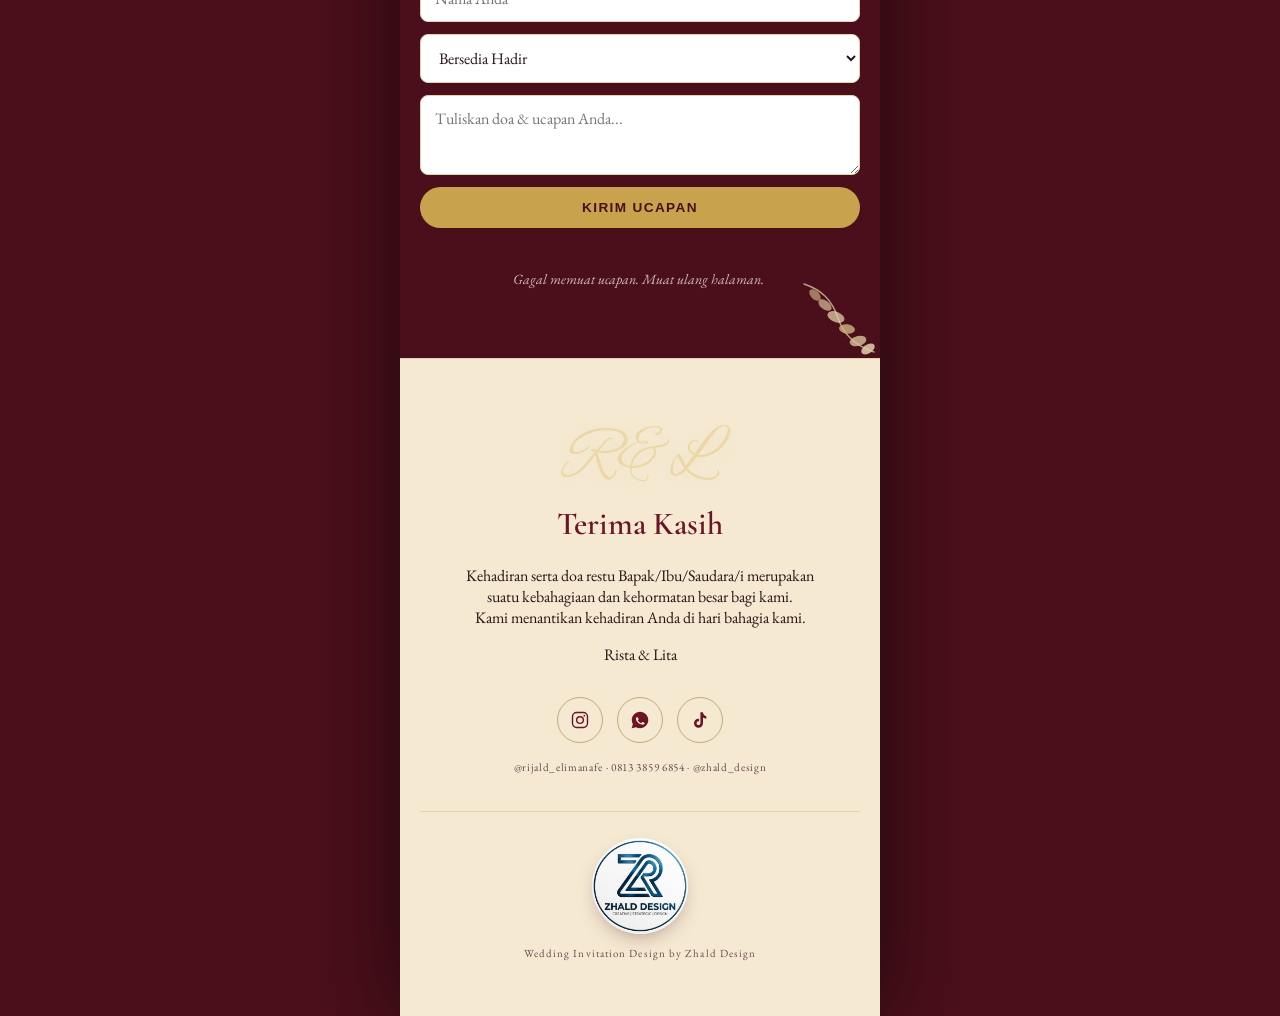
==== commit af426ae5: "Update index.html" ====
--- a/index.html
+++ b/index.html
@@ -157,6 +157,10 @@
           <svg width="16" height="16" viewBox="0 0 24 24" fill="none" stroke="currentColor" stroke-width="2"><path d="M20 10c0 6-8 12-8 12S4 16 4 10a8 8 0 0116 0z"/><circle cx="12" cy="10" r="3"/></svg>
           <span>Rumah Bpk. Yefrit Tameno (Alm.), Desa Pukdale (Tetebudale)</span>
         </div>
+        <a class="btn-maps" id="mapsResepsi" href="https://www.google.com/maps/search/?api=1&query=Desa+Pukdale+Tetebudale" target="_blank" rel="noopener">
+          <svg width="14" height="14" viewBox="0 0 24 24" fill="none" stroke="currentColor" stroke-width="2"><path d="M20 10c0 6-8 12-8 12S4 16 4 10a8 8 0 0116 0z"/><circle cx="12" cy="10" r="3"/></svg>
+          Buka Google Maps
+        </a>
       </div>
       
       <div class="event-card reveal">
